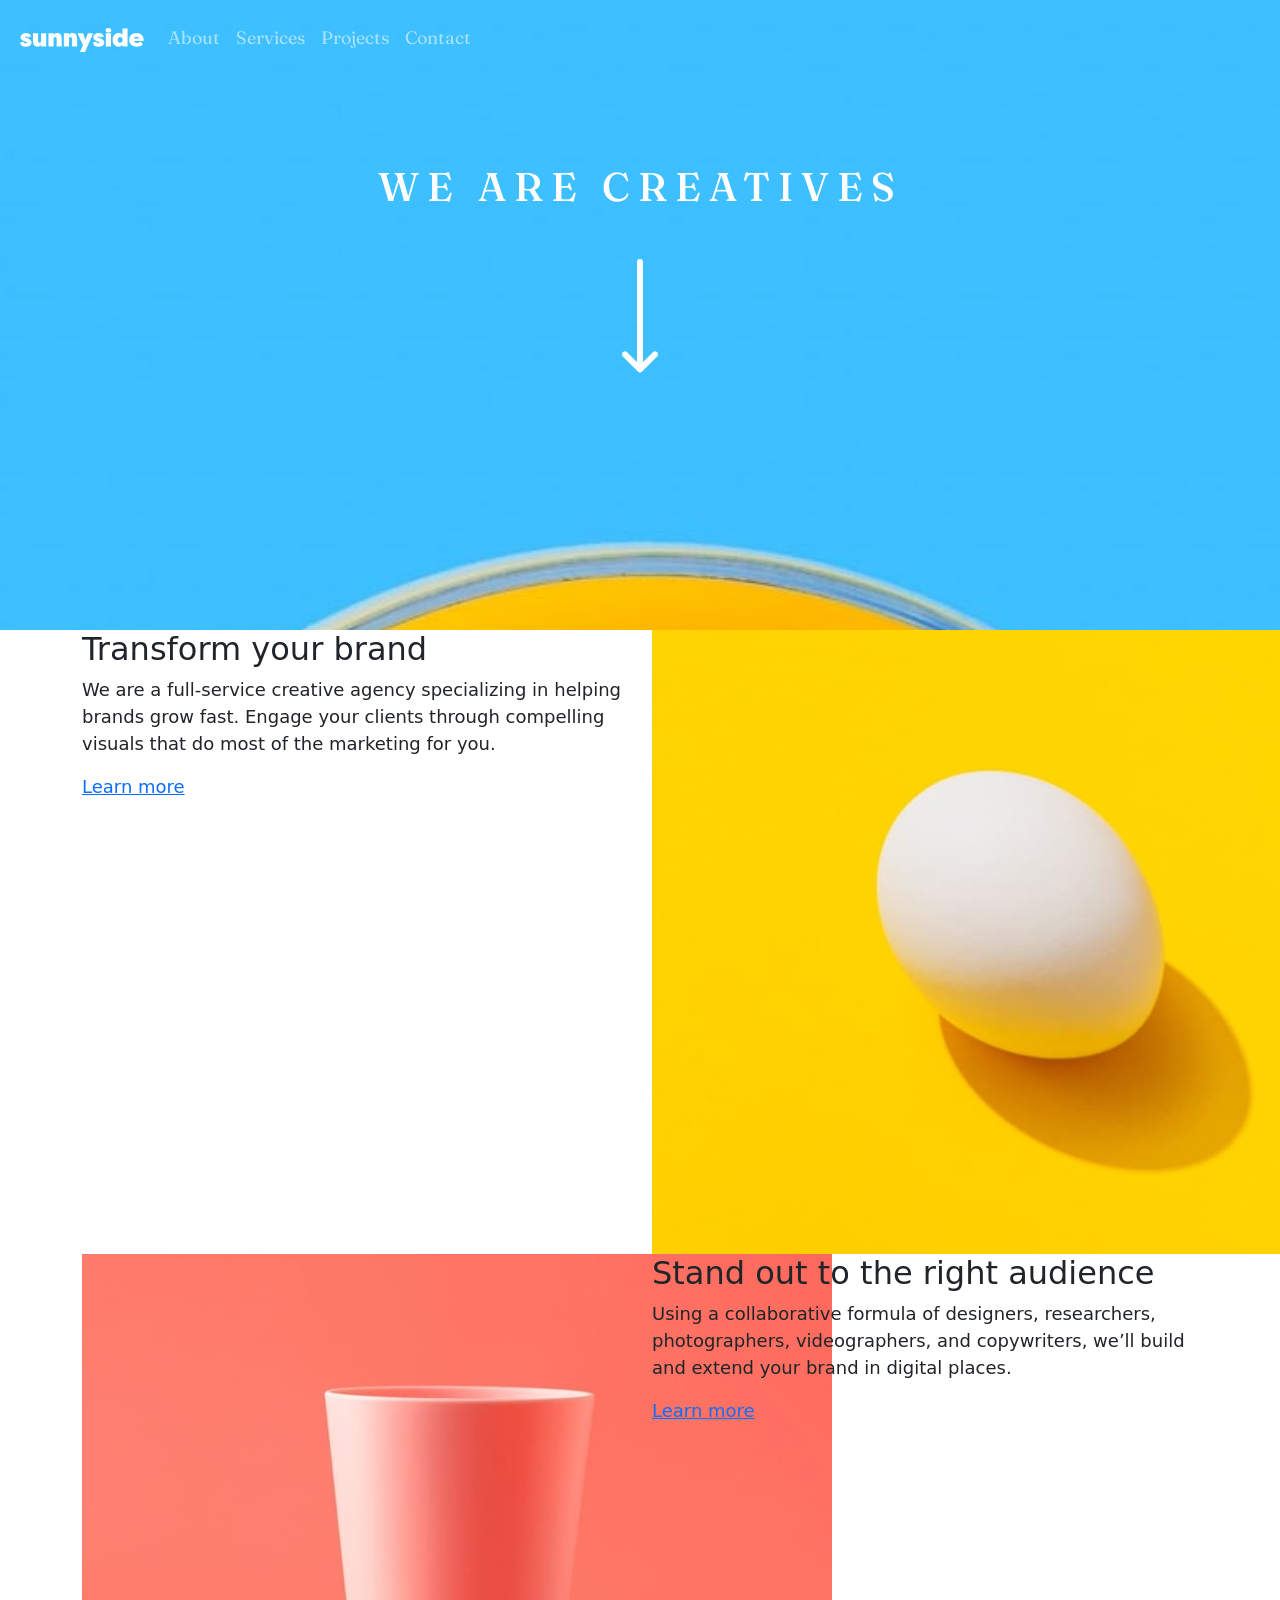
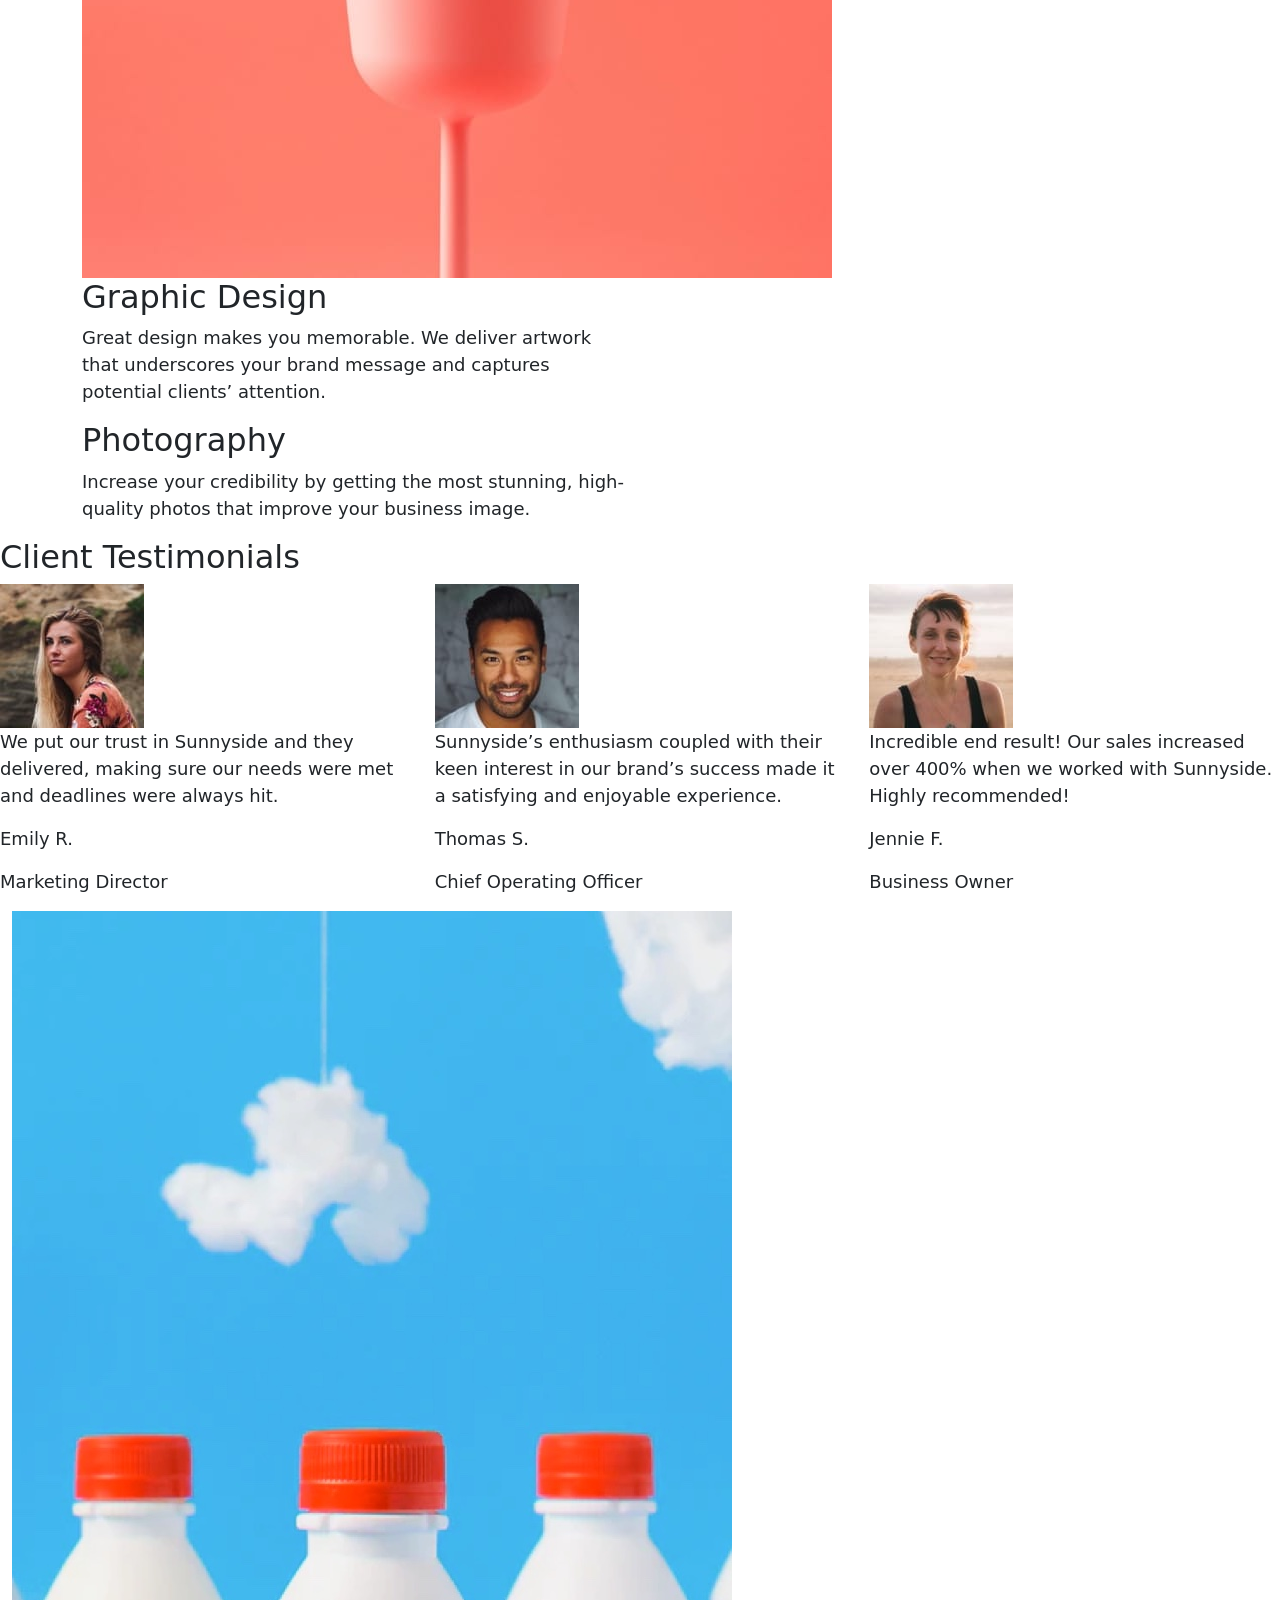
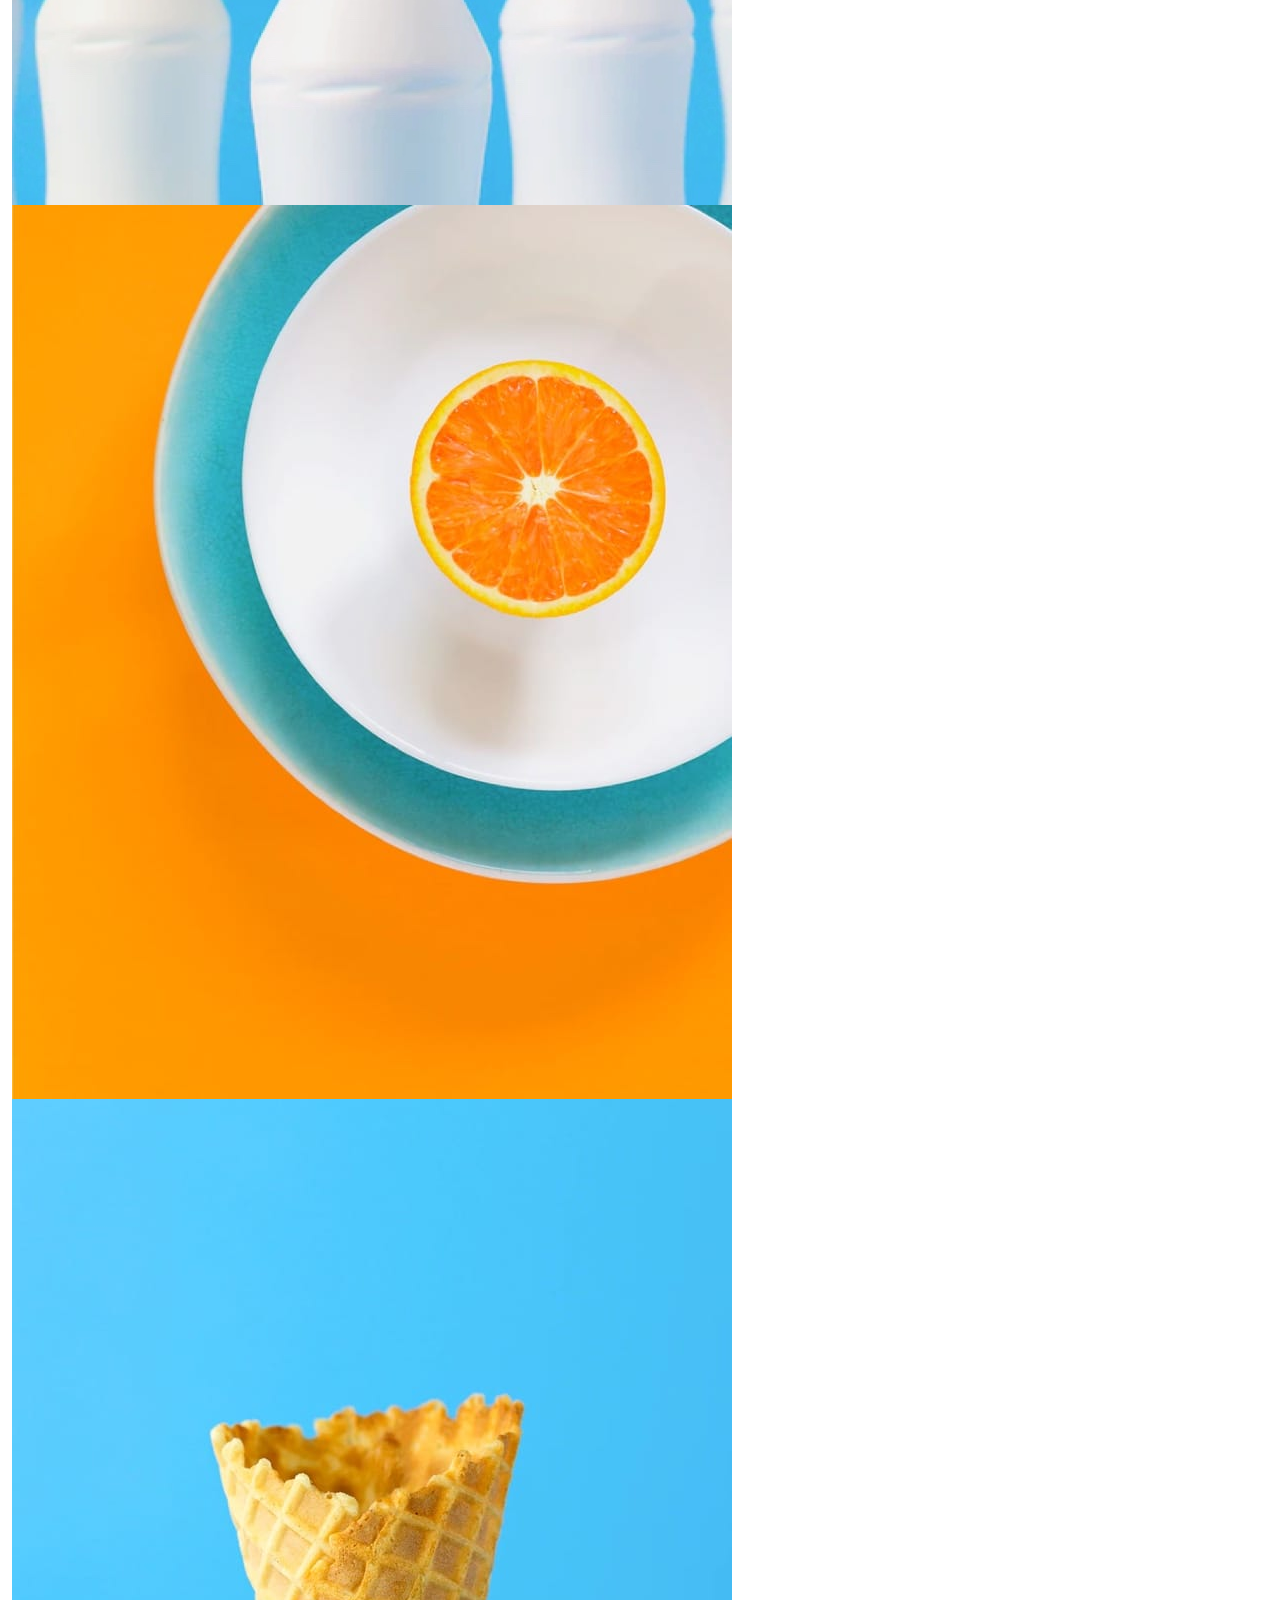
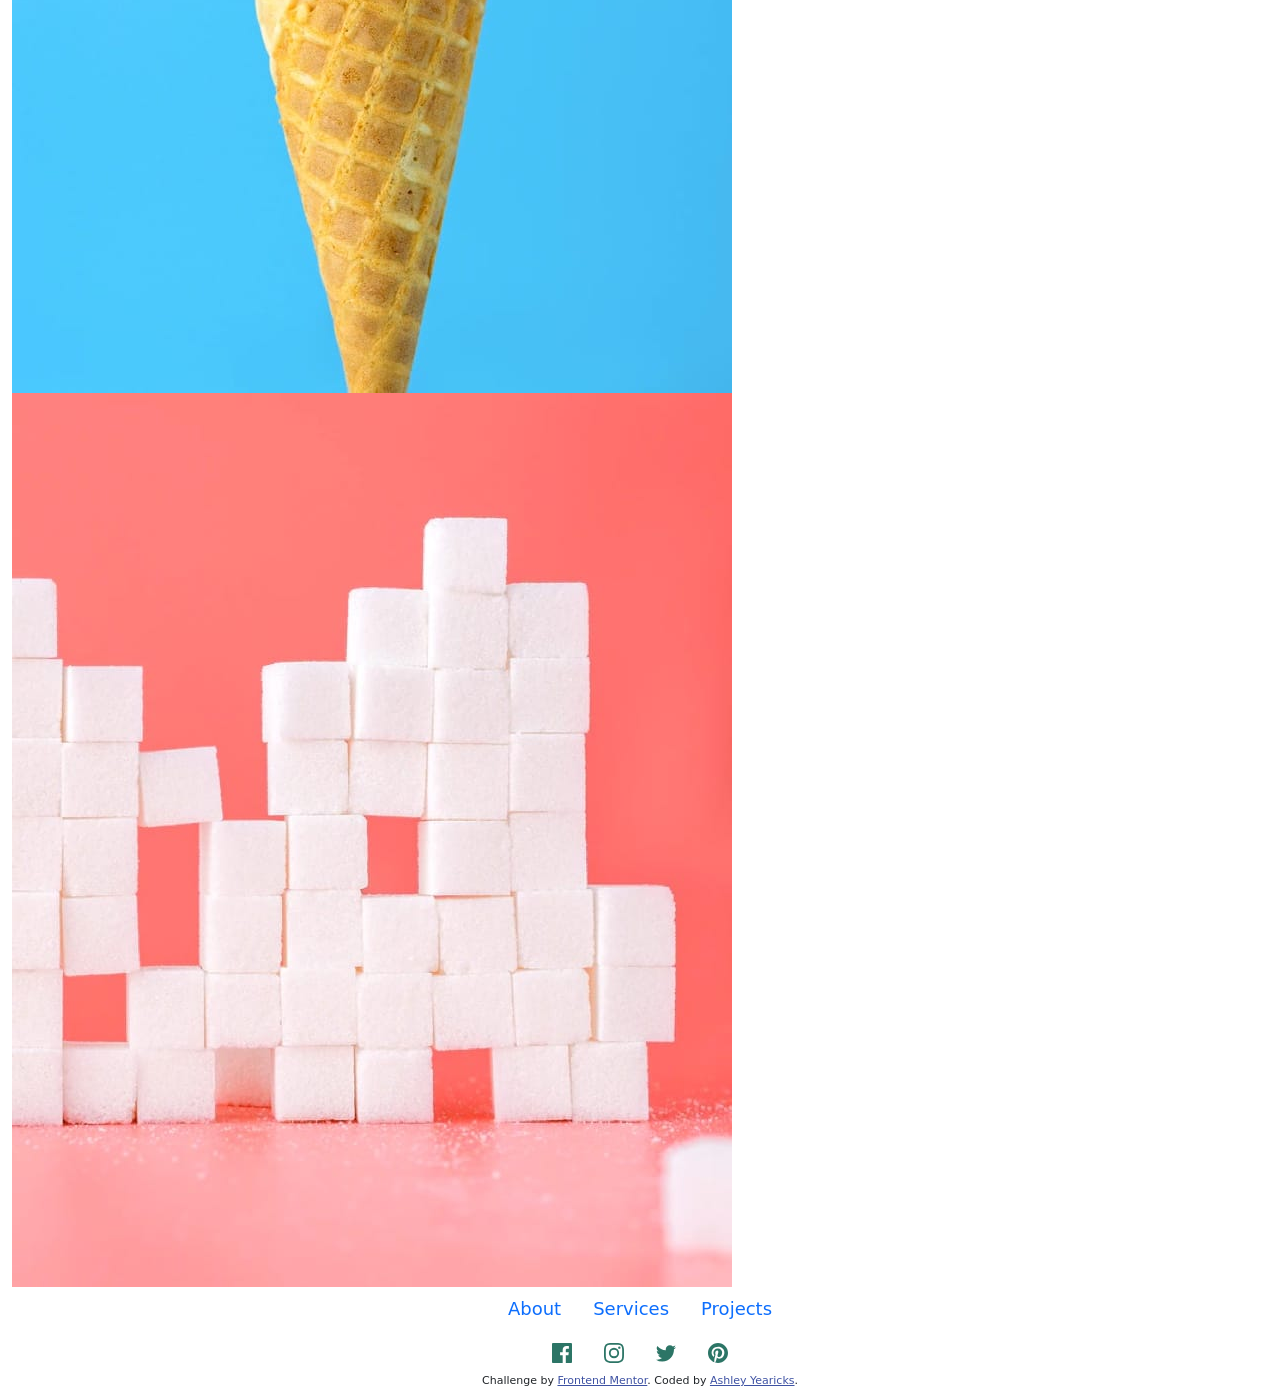
==== public/index.html @ fdb87d90 "bootstrap added for mobile layout" ====
<!DOCTYPE html>
<html lang="en">
<head>
  <meta charset="UTF-8">
  <meta name="viewport" content="width=device-width, initial-scale=1.0"> <!-- displays site properly based on user's device -->

  <!-- Google Fonts -->
  <link rel="preconnect" href="https://fonts.googleapis.com">
  <link rel="preconnect" href="https://fonts.gstatic.com" crossorigin>
  <link href="https://fonts.googleapis.com/css2?family=Barlow:wght@600&family=Fraunces:wght@700;900&display=swap" rel="stylesheet"> 

  <!-- Stylesheets -->
  <link href="https://cdn.jsdelivr.net/npm/bootstrap@5.0.2/dist/css/bootstrap.min.css" rel="stylesheet" integrity="sha384-EVSTQN3/azprG1Anm3QDgpJLIm9Nao0Yz1ztcQTwFspd3yD65VohhpuuCOmLASjC" crossorigin="anonymous">
  <link rel="stylesheet" href="./assets/styles.css">

  <!-- Favicon -->
  <link rel="icon" type="image/png" sizes="32x32" href="./assets/images/favicon-32x32.png">
  
  <title>Sunnyside Agency</title>
</head>

<body>

  
  <section id="hero" class="navigation p-2">
    
    <nav class="navbar navbar-expand-md navbar-dark">
      <div class="container-fluid">
        <a class="navbar-brand" href="#"><img src="./assets/images/logo.svg" alt="sunnyside"></a>
        <button class="navbar-toggler border-0" type="button" data-bs-toggle="collapse" data-bs-target="#navbarSupportedContent" aria-controls="navbarSupportedContent" aria-expanded="false" aria-label="Toggle navigation">
          <span class="navbar-toggler-icon"></span>
        </button>
        <div class="collapse navbar-collapse" id="navbarSupportedContent">
          <ul class="navbar-nav me-auto mb-2 mb-lg-0">
            <li class="nav-item">
              <a class="nav-link" href="#">About</a>
            </li>
            <li class="nav-item">
              <a class="nav-link" href="#">Services</a>
            </li>
            <li class="nav-item">
              <a class="nav-link" href="#">Projects</a>
            </li>
            <li class="nav-item">
              <a class="nav-link" href="#">Contact</a>
            </li>
          </ul>
        </div>
      </div>
    </nav>

    <div class="container mt-5 pt-5">
      <h1>We are creatives</h1>
      <img src="./assets/images/icon-arrow-down.svg" alt="white arrow down" class="d-block mx-auto my-5">
    </div>

  </section>


  <section id="transform" class="container">
    <div class="row">
      <div class="col-12 col-md-6 order-2 order-md-1">
        <h2>Transform your brand</h2>
        <p>We are a full-service creative agency specializing in helping brands grow fast. 
          Engage your clients through compelling visuals that do most of the marketing for you.</p>
          <a href="http://">Learn more</a>
      </div>
      <div class="col-12 col-md-6 order-1 order-md-2">
        <img src="./assets/images/mobile/image-transform.jpg" alt="egg">
      </div>
    </div>
  </section>

  <section id="stand-out" class="container">
    <div class="row">
      <div class="col-12 col-md-6 order-2">
        <h2>Stand out to the right audience</h2>
        <p>Using a collaborative formula of designers, researchers, photographers, videographers, and copywriters, we’ll build and extend your brand in digital places. </p>
        <a href="http://">Learn more</a>
      </div>
      <div class="col-12 col-md-6 order-1">
        <img src="./assets/images/mobile/image-stand-out.jpg" alt="cup">
      </div>  
  </section>
  

  <section id="graphic-design" class="container">
    <div class="row">
      <div class="col-12 col-md-6">
        <h2>Graphic Design</h2>
        <p>Great design makes you memorable. We deliver artwork that underscores your brand message and captures potential clients’ attention.</p>
      </div>
    </div>
  </section>

  <section id="photography" class="container">
    <div class="row">
      <div class="col-12 col-md-6">
        <h2>Photography</h2>
        <p>Increase your credibility by getting the most stunning, high-quality photos that improve your business image.</p>
      </div>
    </div>
  </section>

  
  <section class="client-feedback" class="container">
    <div class="row"> 
      <h2>Client Testimonials</h2>
      <div class="feedback col-12 col-md-4">
        <img src="./assets/images/image-emily.jpg" alt="Emily R Marketing Director" class="client-photo">
        <p class="client-text">We put our trust in Sunnyside and they delivered, making sure our needs were met and deadlines were always hit.</p>
        <p class="client-name">Emily R.</p>
        <p class="client-role">Marketing Director</p>
      </div>
      <div class="feedback col-12 col-md-4">
        <img src="./assets/images/image-thomas.jpg" alt="Thomas S COO" class="client-photo">
        <p class="client-text">Sunnyside’s enthusiasm coupled with their keen interest in our brand’s success made it a satisfying and enjoyable experience.</p>
        <p class="client-name">Thomas S.</p>
        <p class="client-role">Chief Operating Officer</p>
      </div>
      <div class="feedback col-12 col-md-4">
        <img src="./assets/images/image-jennie.jpg" alt="Jennie F Business Owner" class="client-photo">
        <p class="client-text">Incredible end result! Our sales increased over 400% when we worked with Sunnyside. Highly recommended!</p>
        <p class="client-name">Jennie F.</p>
        <p class="client-role">Business Owner</p>
      </div>
    </div>
  </section>


  <footer class="container-fluid">
    
    <!-- Footer Gallery Specific to Mobile View -->
    <div class="row d-md-none" id="mobile-gallery">
      <div class="col-6">
        <img src="./assets/images/mobile/image-gallery-milkbottles.jpg" alt="Milk Bottles">
      </div>
      <div class="col-6">
        <img src="./assets/images/mobile/image-gallery-orange.jpg" alt="Orange Slice on Plate">
      </div>
      <div class="col-6">
        <img src="./assets/images/mobile/image-gallery-cone.jpg" alt="Empty Ice Cream Cone">
      </div>
      <div class="col-6">
        <img src="./assets/images/mobile/image-gallery-sugar-cubes.jpg" alt="Stacked Sugar Cubes">
      </div>
    </div>

    <!-- Footer Gallery Specific to Tablet/Desktop View -->
    <div class="row d-none d-md-block" id="desktop-gallery">
      <div class="col-md-3">
        <img src="./assets/images/desktop/image-gallery-milkbottles.jpg" alt="Milk Bottles">
      </div>
      <div class="col-md-3">
        <img src="./assets/images/desktop/image-gallery-orange.jpg" alt="Orange Slice on Plate">
      </div>
      <div class="col-md-3">
        <img src="./assets/images/desktop/image-gallery-cone.jpg" alt="Empty Ice Cream Cone">
      </div>
      <div class="col-md-3">
        <img src="./assets/images/desktop/image-gallery-sugarcubes.jpg" alt="Stacked Sugar Cubes">
      </div>
    </div>

    <!-- Footer Social and Regular Links -->
    <nav id="footer-nav">
      <ul class="nav justify-content-center">
        <li class="nav-item"><a href="" class="nav-link">About</a></li>
        <li class="nav-item"><a href="" class="nav-link">Services</a></li>
        <li class="nav-item"><a href="" class="nav-link">Projects</a></li>
      </ul>
      <ul class="nav justify-content-center" id="social-nav">
        <li class="nav-item"><a href="" class="nav-link"><img src="./assets/images/icon-facebook.svg" alt="Facebook logo"></a></li>
        <li class="nav-item"><a href="" class="nav-link"><img src="./assets/images/icon-instagram.svg" alt="Instagram logo"></a></li>
        <li class="nav-item"><a href="" class="nav-link"><img src="./assets/images/icon-twitter.svg" alt="Twitter logo"></a></li>
        <li class="nav-item"><a href="" class="nav-link"><img src="./assets/images/icon-pinterest.svg" alt="Pinterest logo"></a></li>
      </ul>
    </nav>

  </footer>

  <div class="attribution">
    Challenge by <a href="https://www.frontendmentor.io?ref=challenge" target="_blank">Frontend Mentor</a>. 
    Coded by <a href="https://yearicks.dev">Ashley Yearicks</a>.
  </div>


  <!-- Bootstrap JS -->
  <script src="https://cdn.jsdelivr.net/npm/bootstrap@5.0.2/dist/js/bootstrap.bundle.min.js" integrity="sha384-MrcW6ZMFYlzcLA8Nl+NtUVF0sA7MsXsP1UyJoMp4YLEuNSfAP+JcXn/tWtIaxVXM" crossorigin="anonymous"></script>
</body>
</html>
---- public/assets/styles.css ----
/* || Global Variables */

:root {
    /* Primary Colors*/
    --softRed: hsl(7, 99%, 70%);
    --yellow: hsl(51, 100%, 49%);
    --darkCyanText: hsl(167, 40%, 24%);
    --darkBlueText: hsl(198, 62%, 26%);
    --darkCyanFooter: hsl(168, 34%, 41%);
    /* Neutral Colors*/
    --veryDarkBlue: hsl(212, 27%, 19%);
    --veryDarkGrayBlue: hsl(213, 9%, 39%);
    --darkGrayBlue: hsl(232, 10%, 55%);
    --grayBlue: hsl(210, 4%, 67%);
    --white: hsl(0, 0%, 100%);
    /* Google Fonts */
    --barlow: 'Barlow', sans-serif; /* 600 weight */
    --fraunces: 'Fraunces', serif; /* 700, 900 weight */
}



/* || Typography */

body {
    font-size: 18px;
}


/* || <576px Display  */

#hero {
    background-image: url(./images/mobile/image-header.jpg);
    background-size: cover;
    background-position: center center;
    background-repeat: no-repeat;
    min-height: 70vh;
    font-family: var(--fraunces);
}

#hero nav button span.navbar-toggler-icon {
    background-image: url("data:image/svg+xml,%3csvg xmlns='http://www.w3.org/2000/svg' viewBox='0 0 30 30'%3e%3cpath stroke='rgba%28255, 255, 255, 1%29' stroke-linecap='round' stroke-miterlimit='10' stroke-width='2' d='M4 7h22M4 15h22M4 23h22'/%3e%3c/svg%3e")
}

#hero h1 {
    text-transform: uppercase;
    color: white;
    font-size: 40px;
    letter-spacing: .5rem;
    text-align: center;
}




.attribution { font-size: 11px; text-align: center; }
    .attribution a { color: hsl(228, 45%, 44%); }
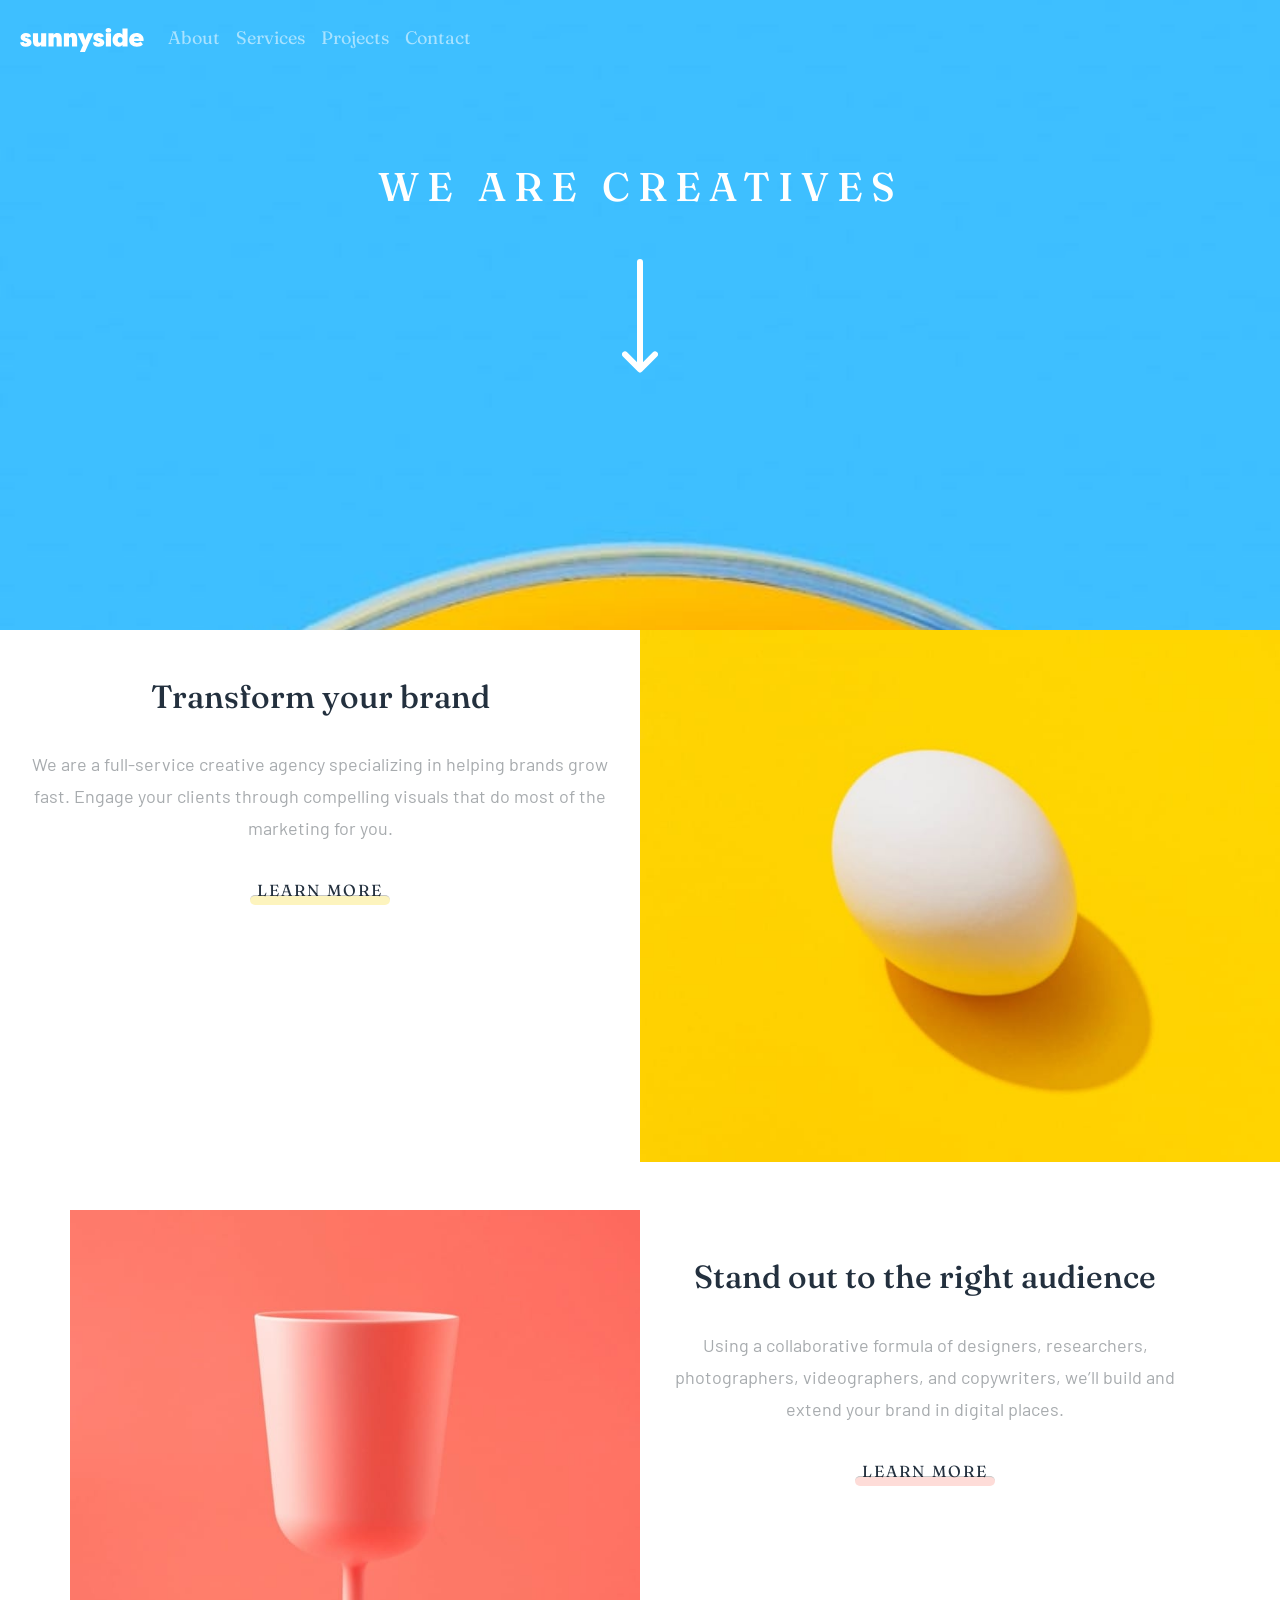
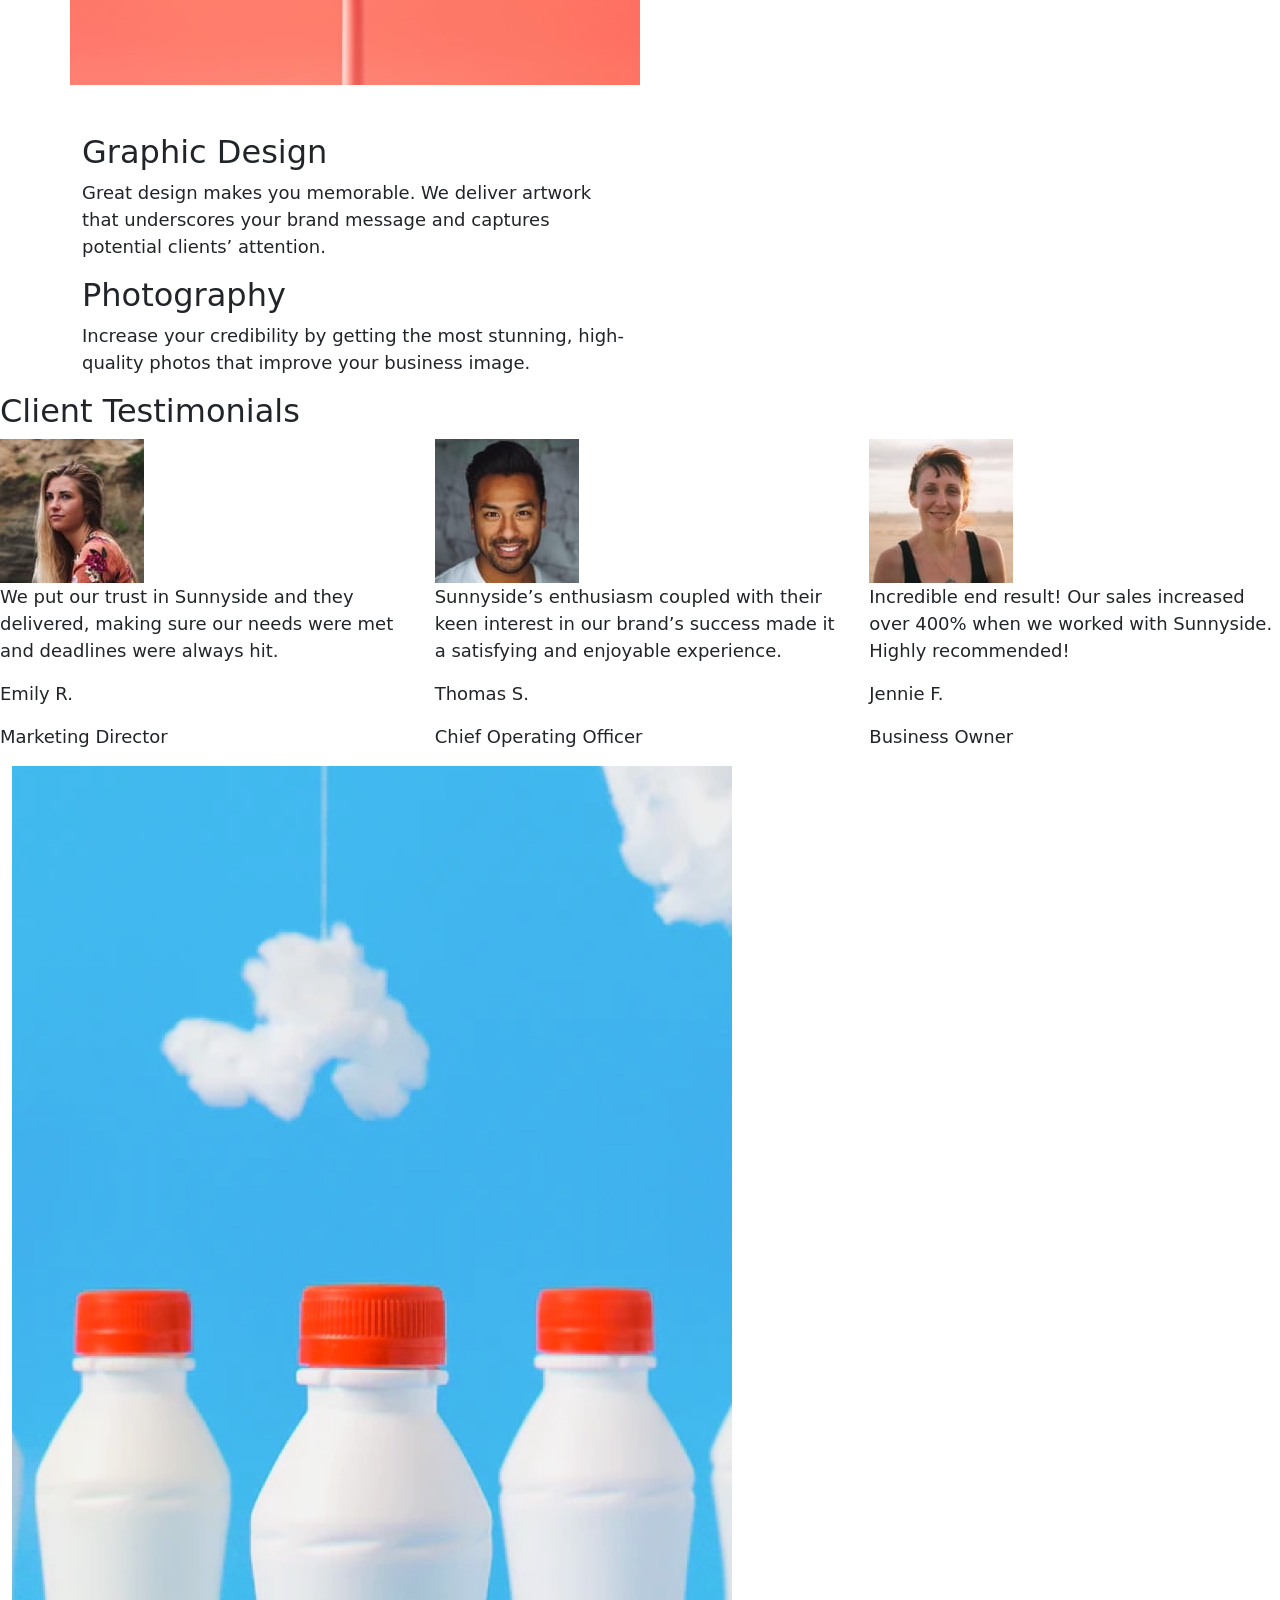
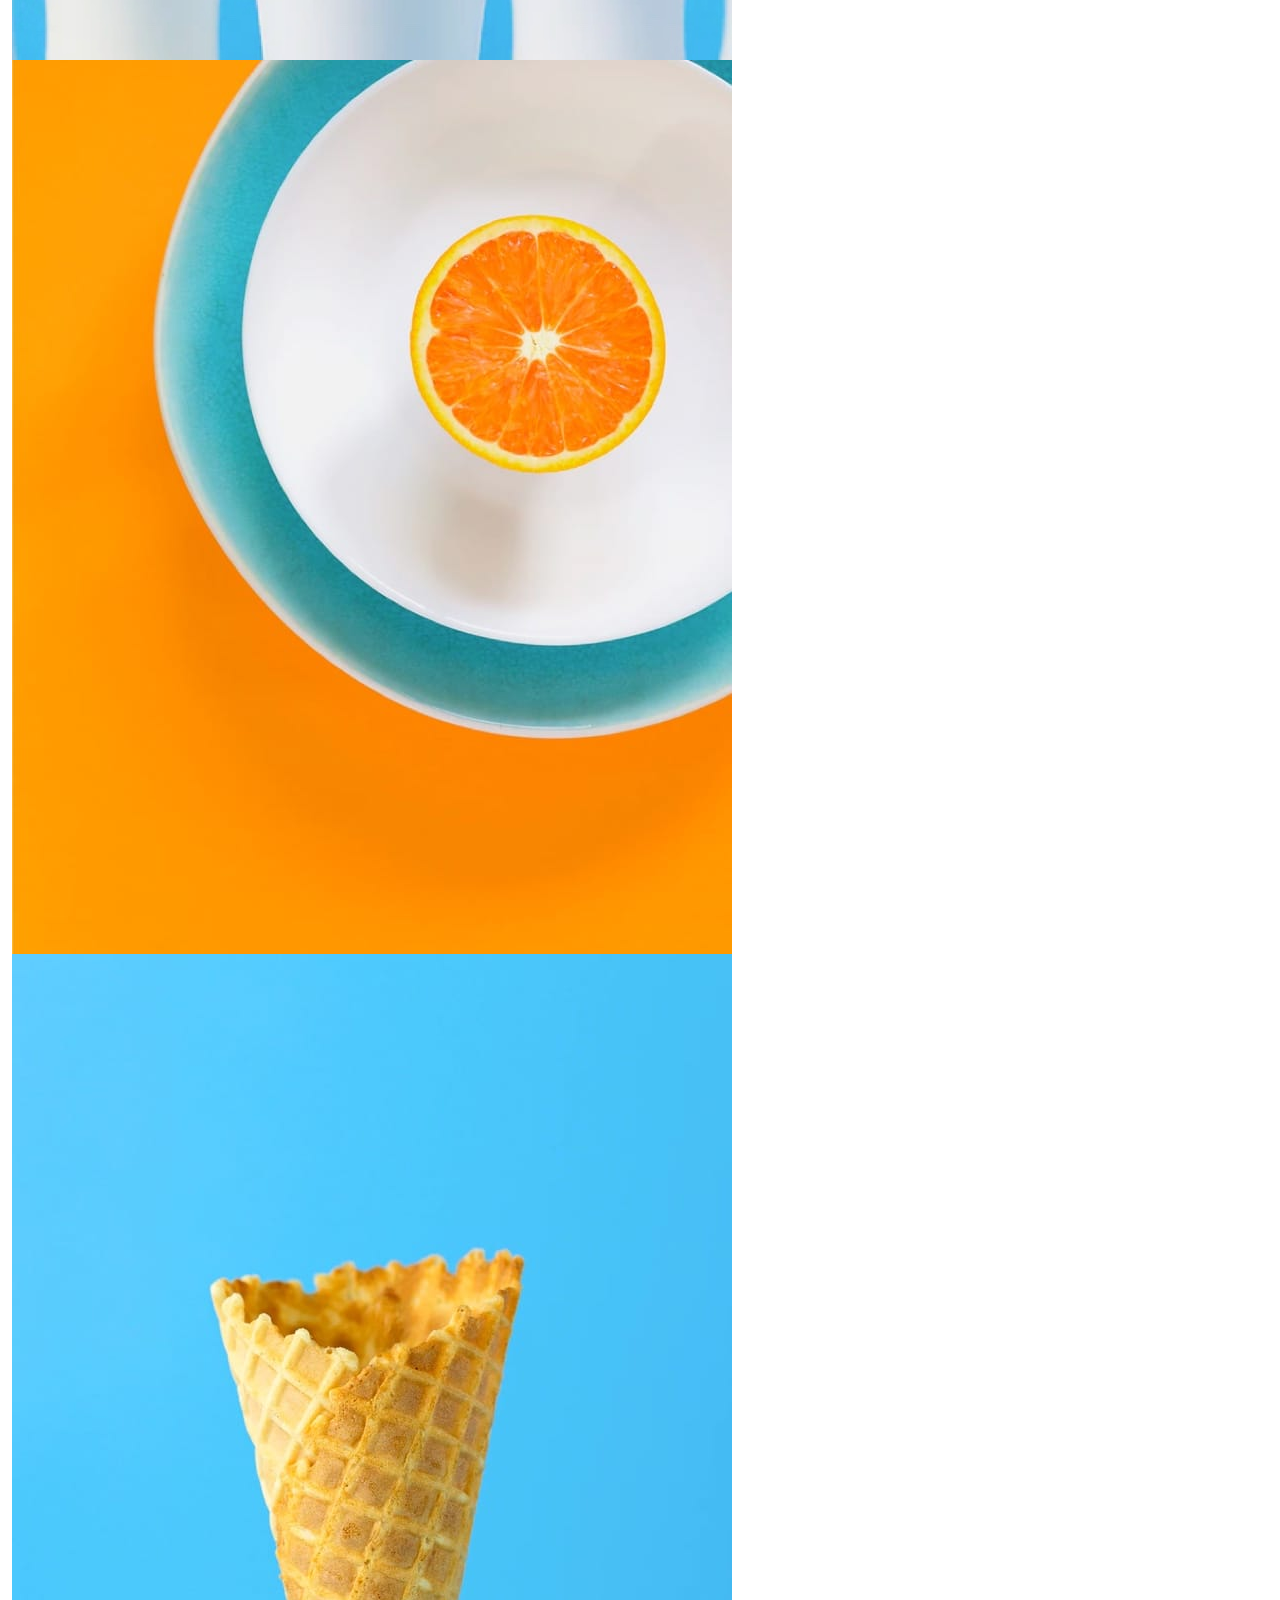
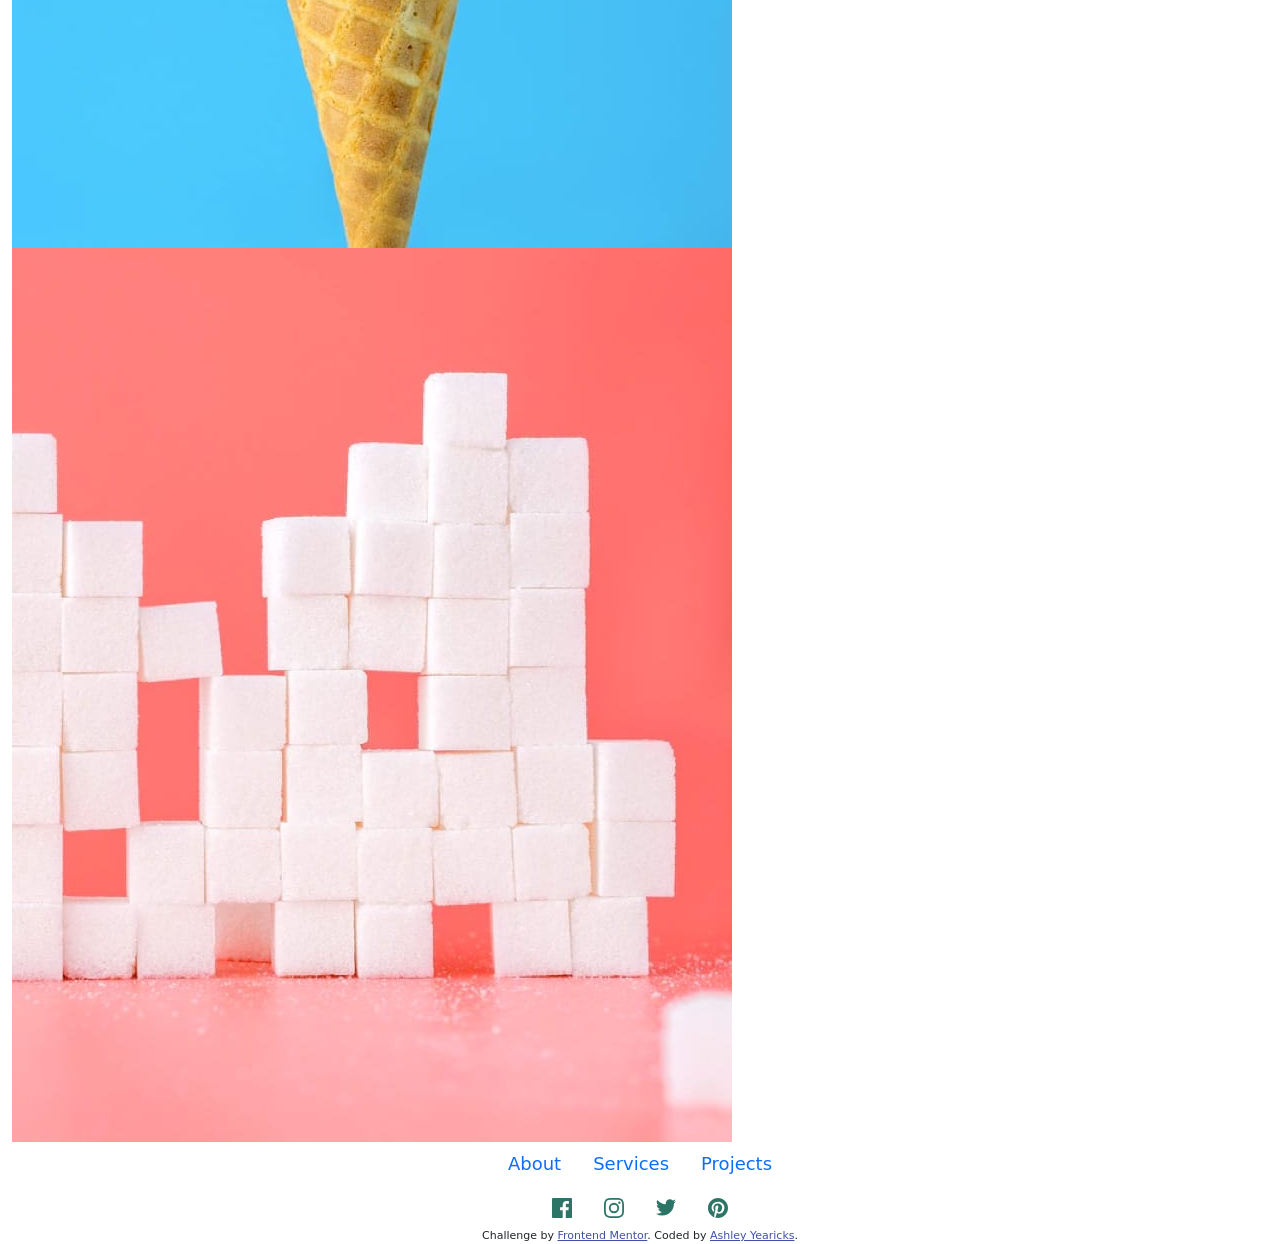
==== commit c0d7b9a2: "readme-template altered. 'learn' section styled" ====
--- a/public/index.html
+++ b/public/index.html
@@ -2,6 +2,7 @@
 <html lang="en">
 <head>
   <meta charset="UTF-8">
+  <meta http-equiv="X-UA-Compatible" content="IE=edge">
   <meta name="viewport" content="width=device-width, initial-scale=1.0"> <!-- displays site properly based on user's device -->
 
   <!-- Google Fonts -->
@@ -57,29 +58,31 @@
   </section>
 
 
-  <section id="transform" class="container">
+  <section id="transform" class="container-fluid learn">
     <div class="row">
-      <div class="col-12 col-md-6 order-2 order-md-1">
+      <div class="col-12 col-md-6 order-2 order-md-1 text-center px-4">
         <h2>Transform your brand</h2>
         <p>We are a full-service creative agency specializing in helping brands grow fast. 
           Engage your clients through compelling visuals that do most of the marketing for you.</p>
-          <a href="http://">Learn more</a>
+          <a href="http://" class="learn-more">Learn more</a>
+          <hr class="learn-hr yellow-learn">
       </div>
-      <div class="col-12 col-md-6 order-1 order-md-2">
-        <img src="./assets/images/mobile/image-transform.jpg" alt="egg">
+      <div class="col-12 col-md-6 order-1 order-md-2 p-0">
+        <img src="./assets/images/mobile/image-transform.jpg" alt="egg" class="image-learn">
       </div>
     </div>
   </section>
 
-  <section id="stand-out" class="container">
+  <section id="stand-out" class="container learn">
     <div class="row">
-      <div class="col-12 col-md-6 order-2">
+      <div class="col-12 col-md-6 order-2 text-center px-4">
         <h2>Stand out to the right audience</h2>
         <p>Using a collaborative formula of designers, researchers, photographers, videographers, and copywriters, we’ll build and extend your brand in digital places. </p>
-        <a href="http://">Learn more</a>
+        <a href="http://" class="learn-more">Learn more</a>
+        <hr class="learn-hr red-learn">
       </div>
-      <div class="col-12 col-md-6 order-1">
-        <img src="./assets/images/mobile/image-stand-out.jpg" alt="cup">
+      <div class="col-12 col-md-6 order-1 p-0">
+        <img src="./assets/images/mobile/image-stand-out.jpg" alt="cup" class="image-learn">
       </div>  
   </section>
   
--- a/public/assets/styles.css
+++ b/public/assets/styles.css
@@ -50,8 +50,60 @@
     text-align: center;
 }
 
+.learn{
+    margin-bottom: 3rem;
+}
+
+.learn h2 {
+    margin-top: 3rem;
+    font-family: var(--fraunces);
+    font-size: 32px;
+    color: var(--veryDarkBlue);
+}
+
+.learn p {
+    font-family: var(--barlow);
+    font-size: 18px;
+    line-height: 2rem;
+    color: var(--grayBlue);
+    margin: 2rem 0;
+}
+
+.learn .learn-more {
+    text-decoration: none;
+    font-family: var(--fraunces);
+    font-size: 16px;
+    letter-spacing: 2px;
+    text-transform: uppercase;
+    color: var(--veryDarkBlue);
+}
+
+.learn .learn-hr {
+    height: 10px;
+    width: 140px;
+    border-radius: 20px;
+    margin: -8px auto 0 auto;
+}
+
+.learn .yellow-learn {
+    background-color: var(--yellow);
+}
+
+.learn .red-learn {
+    background-color: var(--softRed);
+}
+
+.learn .image-learn{
+    max-width: 100%;
+}
 
 
+/* || Attribution */
 
-.attribution { font-size: 11px; text-align: center; }
-    .attribution a { color: hsl(228, 45%, 44%); }+.attribution {
+    font-size: 11px; text-align: center; 
+}
+
+.attribution a {
+    color: hsl(228, 45%, 44%); 
+}
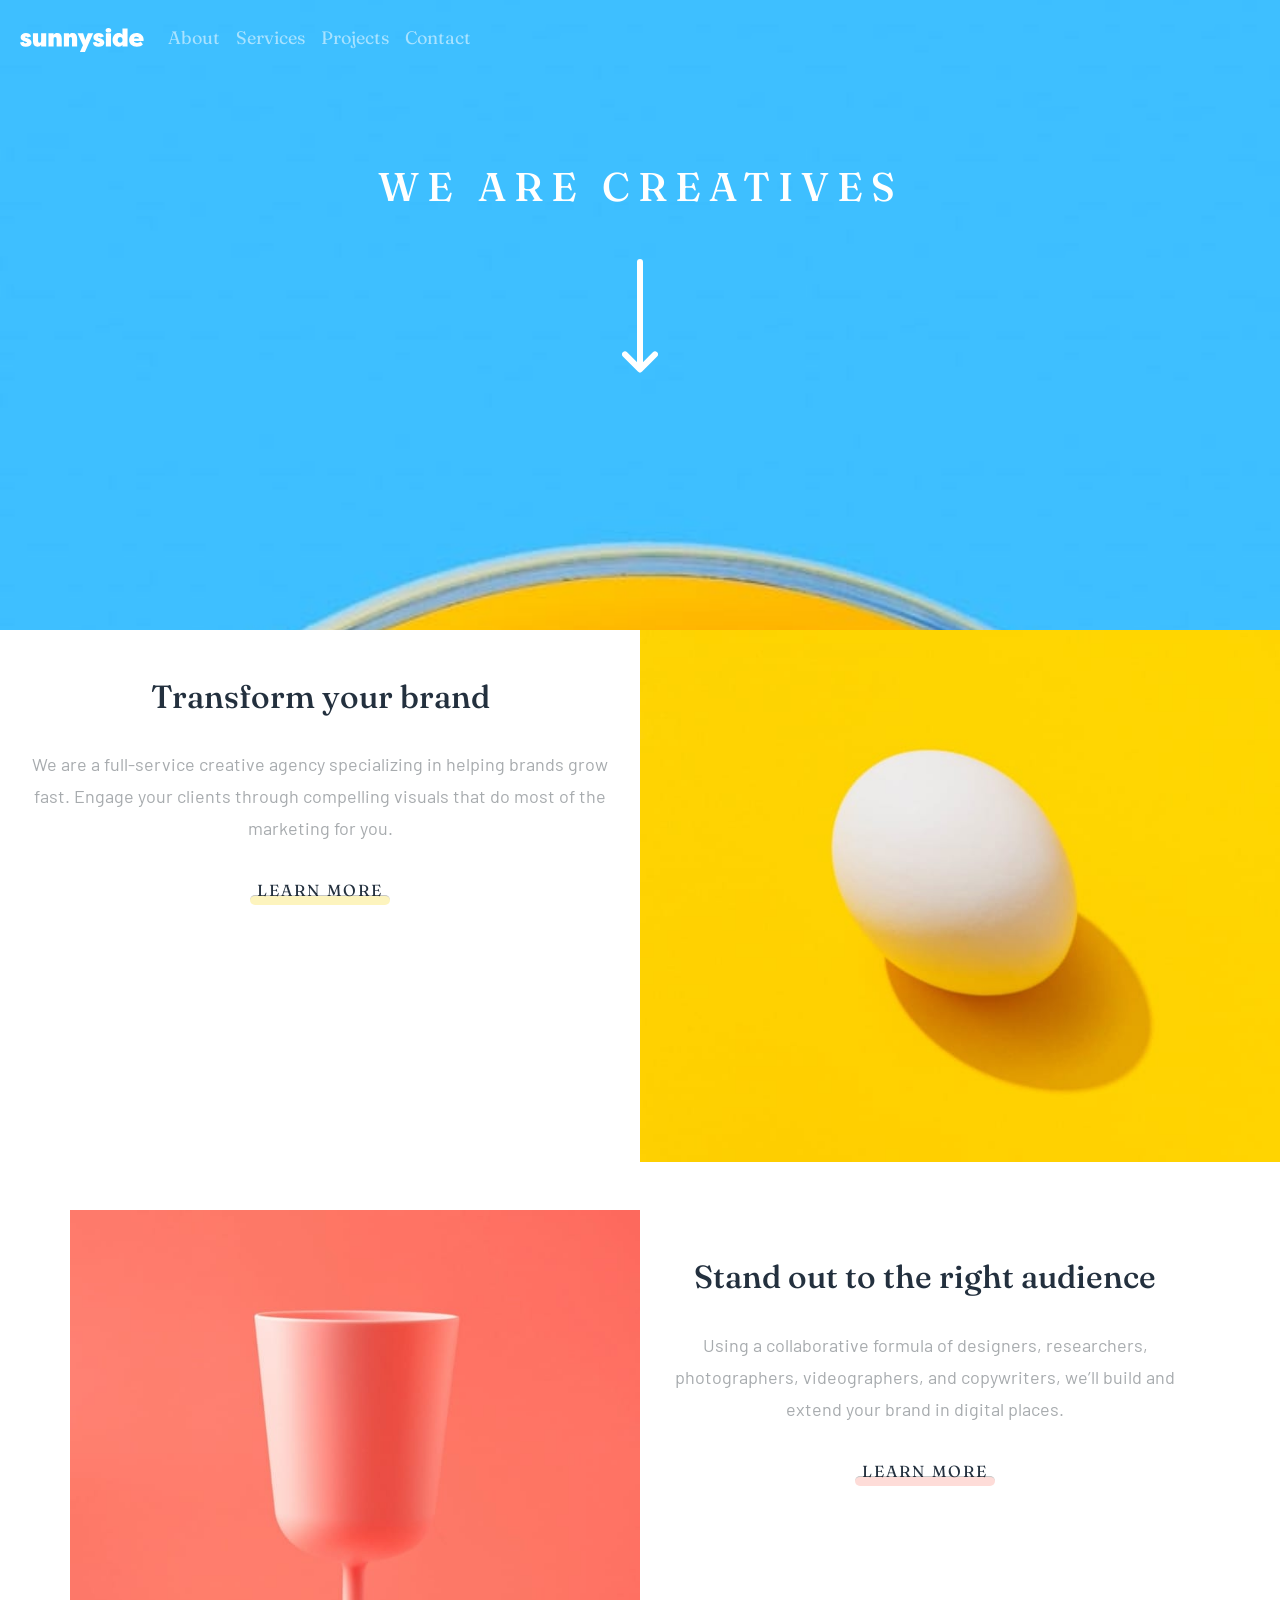
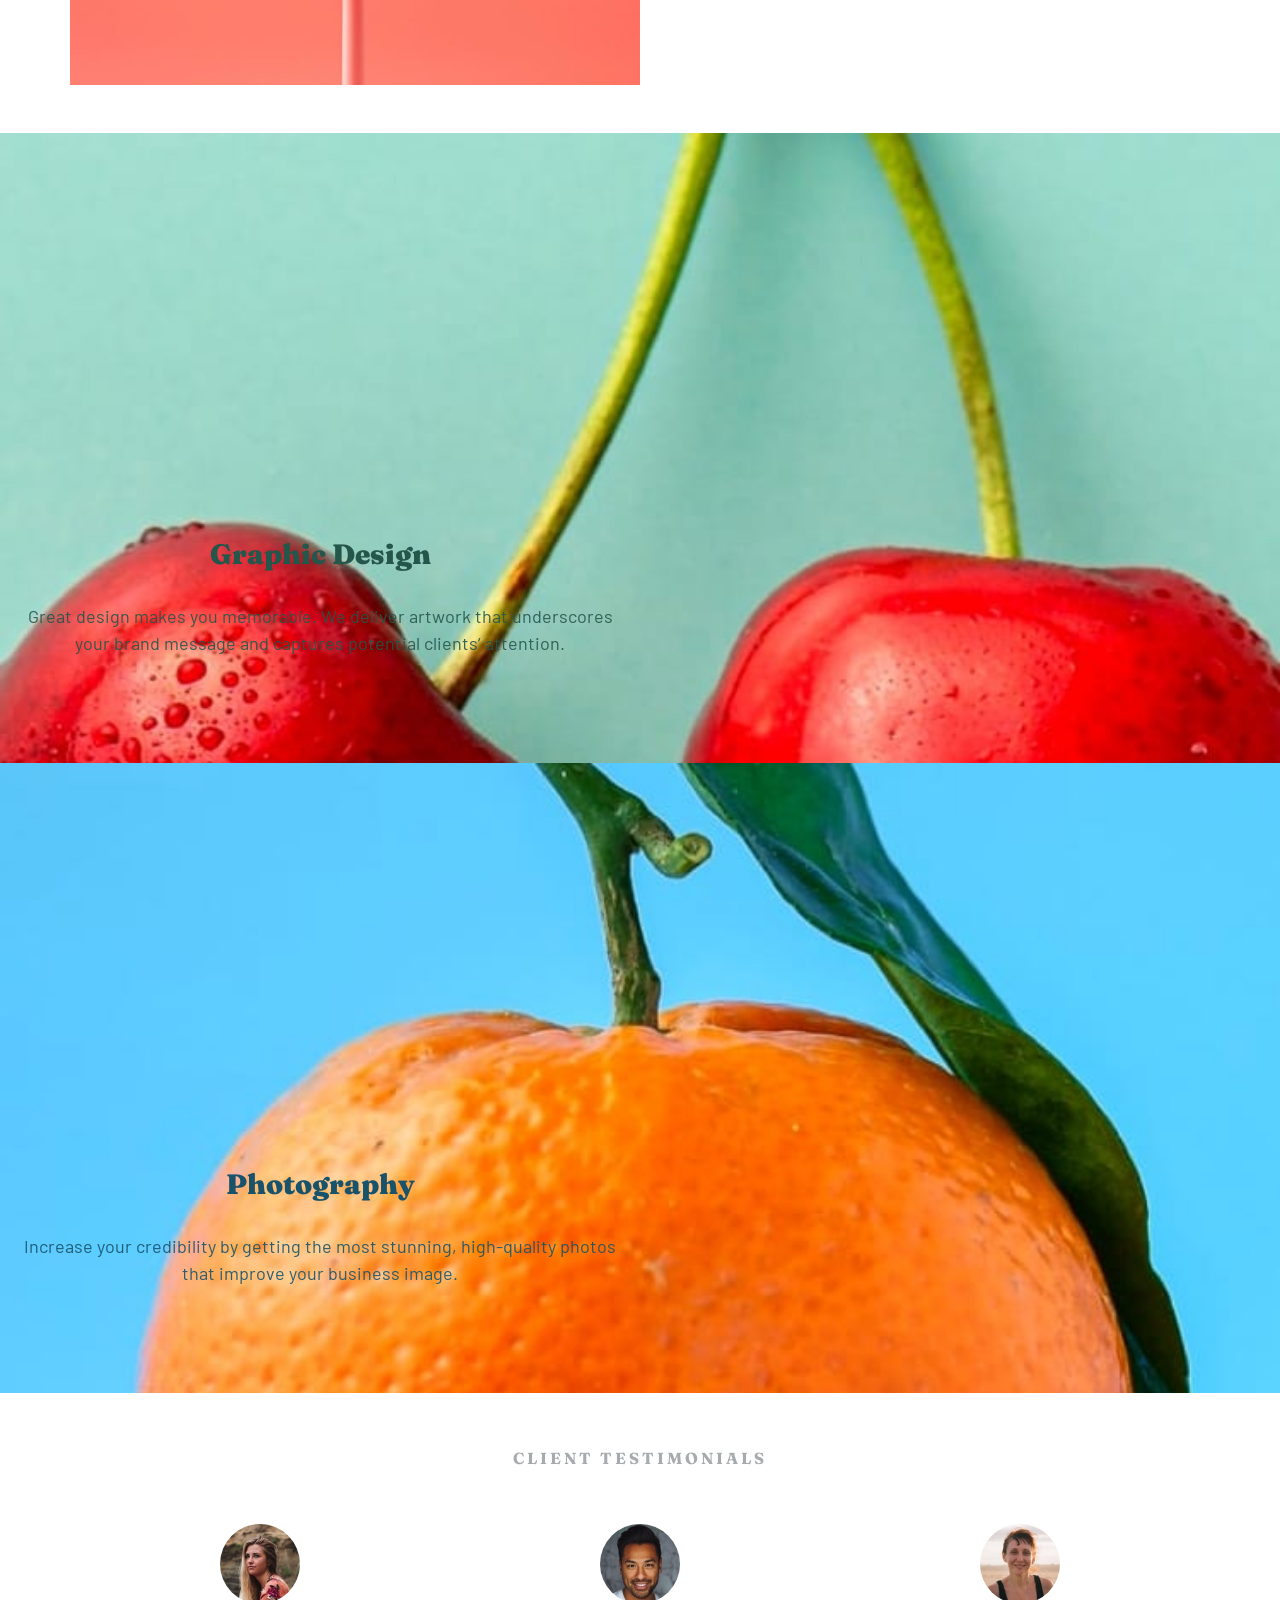
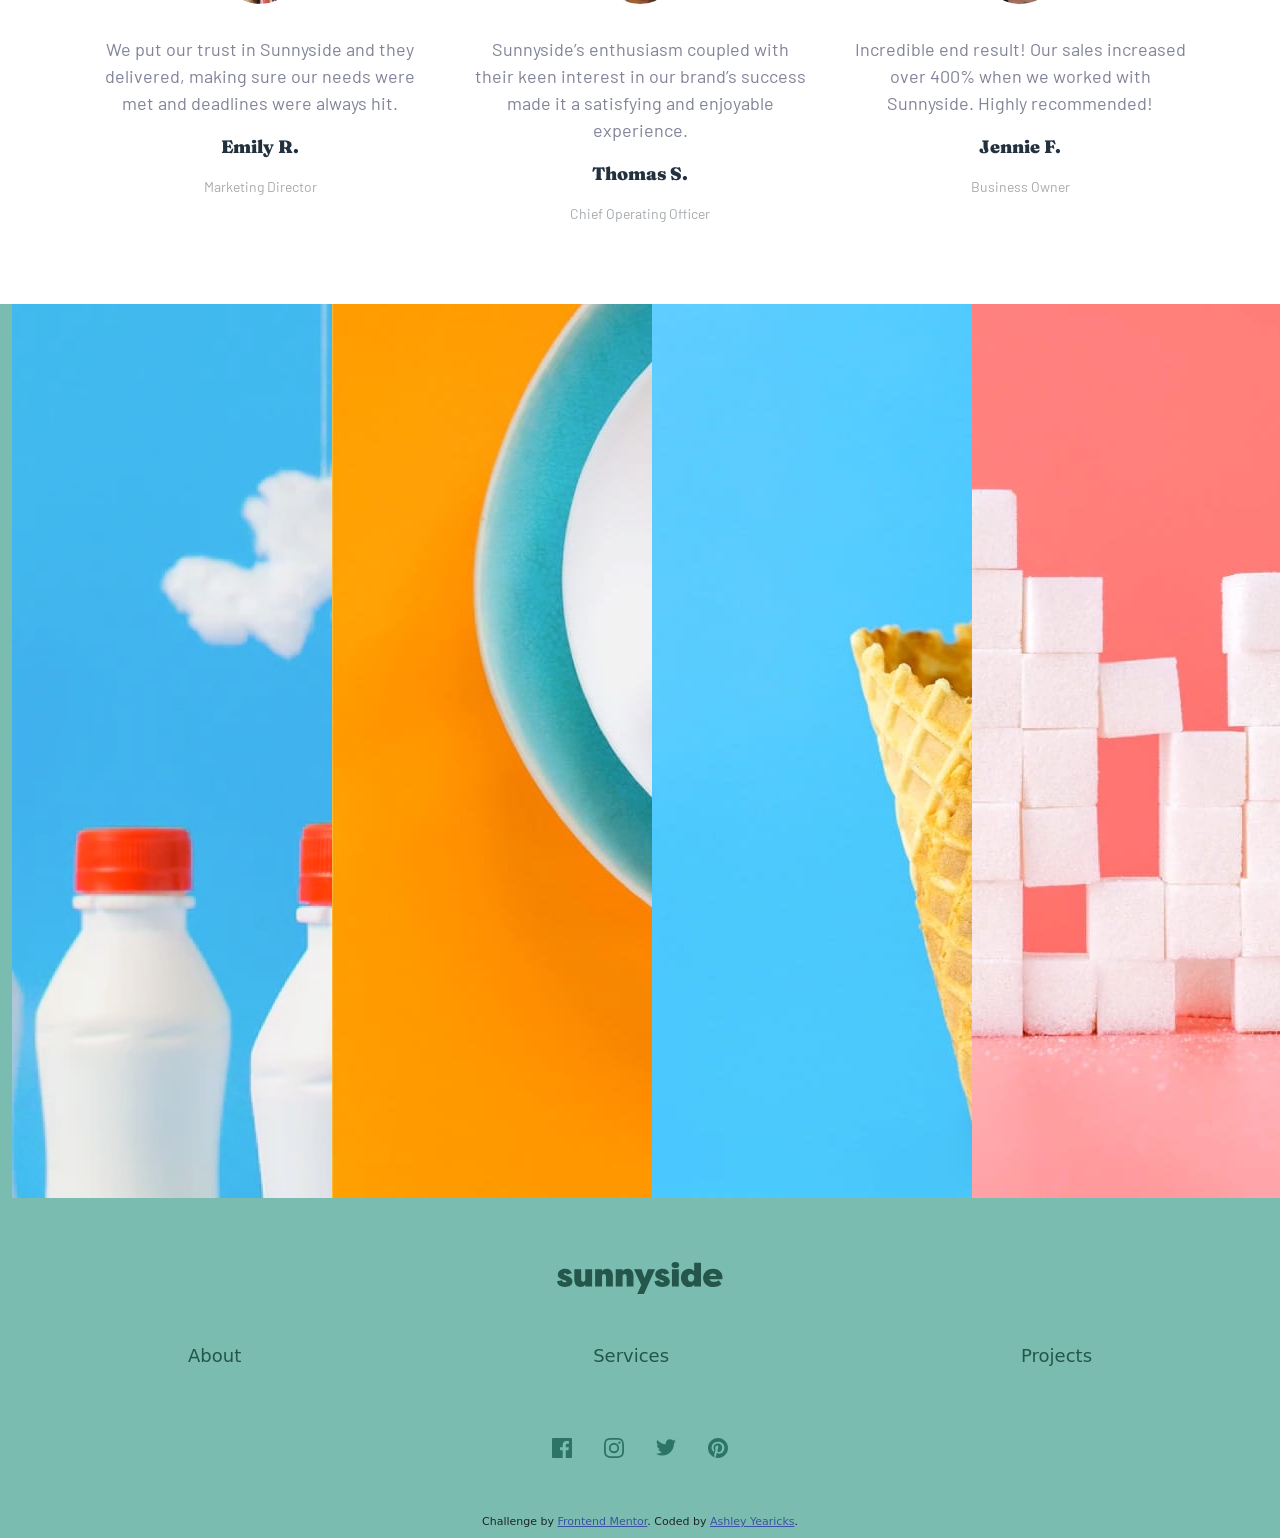
==== commit b0f48144: "<576vp styles complete" ====
--- a/public/index.html
+++ b/public/index.html
@@ -8,7 +8,7 @@
   <!-- Google Fonts -->
   <link rel="preconnect" href="https://fonts.googleapis.com">
   <link rel="preconnect" href="https://fonts.gstatic.com" crossorigin>
-  <link href="https://fonts.googleapis.com/css2?family=Barlow:wght@600&family=Fraunces:wght@700;900&display=swap" rel="stylesheet"> 
+  <link href="https://fonts.googleapis.com/css2?family=Barlow:wght@400;600&family=Fraunces:wght@700;900&display=swap" rel="stylesheet"> 
 
   <!-- Stylesheets -->
   <link href="https://cdn.jsdelivr.net/npm/bootstrap@5.0.2/dist/css/bootstrap.min.css" rel="stylesheet" integrity="sha384-EVSTQN3/azprG1Anm3QDgpJLIm9Nao0Yz1ztcQTwFspd3yD65VohhpuuCOmLASjC" crossorigin="anonymous">
@@ -87,18 +87,18 @@
   </section>
   
 
-  <section id="graphic-design" class="container">
-    <div class="row">
-      <div class="col-12 col-md-6">
+  <section id="graphic-design" class="container design-photo">
+    <div class="row">
+      <div class="col-12 col-md-6 px-4">
         <h2>Graphic Design</h2>
         <p>Great design makes you memorable. We deliver artwork that underscores your brand message and captures potential clients’ attention.</p>
       </div>
     </div>
   </section>
 
-  <section id="photography" class="container">
-    <div class="row">
-      <div class="col-12 col-md-6">
+  <section id="photography" class="container design-photo">
+    <div class="row">
+      <div class="col-12 col-md-6 px-4">
         <h2>Photography</h2>
         <p>Increase your credibility by getting the most stunning, high-quality photos that improve your business image.</p>
       </div>
@@ -106,22 +106,26 @@
   </section>
 
   
-  <section class="client-feedback" class="container">
+  <section id="client-feedback" class="container text-center">
     <div class="row"> 
-      <h2>Client Testimonials</h2>
-      <div class="feedback col-12 col-md-4">
+      <div class="col-12">
+        <h2>Client Testimonials</h2>
+      </div>
+    </div>
+    <div class="row">
+      <div class="feedback col-12 col-md-4 px-4">
         <img src="./assets/images/image-emily.jpg" alt="Emily R Marketing Director" class="client-photo">
         <p class="client-text">We put our trust in Sunnyside and they delivered, making sure our needs were met and deadlines were always hit.</p>
         <p class="client-name">Emily R.</p>
         <p class="client-role">Marketing Director</p>
       </div>
-      <div class="feedback col-12 col-md-4">
+      <div class="feedback col-12 col-md-4 px-4">
         <img src="./assets/images/image-thomas.jpg" alt="Thomas S COO" class="client-photo">
         <p class="client-text">Sunnyside’s enthusiasm coupled with their keen interest in our brand’s success made it a satisfying and enjoyable experience.</p>
         <p class="client-name">Thomas S.</p>
         <p class="client-role">Chief Operating Officer</p>
       </div>
-      <div class="feedback col-12 col-md-4">
+      <div class="feedback col-12 col-md-4 px-4">
         <img src="./assets/images/image-jennie.jpg" alt="Jennie F Business Owner" class="client-photo">
         <p class="client-text">Incredible end result! Our sales increased over 400% when we worked with Sunnyside. Highly recommended!</p>
         <p class="client-name">Jennie F.</p>
@@ -134,23 +138,29 @@
   <footer class="container-fluid">
     
     <!-- Footer Gallery Specific to Mobile View -->
-    <div class="row d-md-none" id="mobile-gallery">
-      <div class="col-6">
-        <img src="./assets/images/mobile/image-gallery-milkbottles.jpg" alt="Milk Bottles">
-      </div>
-      <div class="col-6">
-        <img src="./assets/images/mobile/image-gallery-orange.jpg" alt="Orange Slice on Plate">
-      </div>
-      <div class="col-6">
-        <img src="./assets/images/mobile/image-gallery-cone.jpg" alt="Empty Ice Cream Cone">
-      </div>
-      <div class="col-6">
-        <img src="./assets/images/mobile/image-gallery-sugar-cubes.jpg" alt="Stacked Sugar Cubes">
-      </div>
-    </div>
+    <div id="mobile-gallery" class="d-md-none">
+        <div class="row">
+          <div class="col-6">
+            <img src="./assets/images/mobile/image-gallery-milkbottles.jpg" alt="Milk Bottles">
+          </div>
+          <div class="col-6">
+            <img src="./assets/images/mobile/image-gallery-orange.jpg" alt="Orange Slice on Plate">
+          </div>
+        </div>
+        <div class="row">
+          <div class="col-6">
+            <img src="./assets/images/mobile/image-gallery-cone.jpg" alt="Empty Ice Cream Cone">
+          </div>
+          <div class="col-6">
+            <img src="./assets/images/mobile/image-gallery-sugar-cubes.jpg" alt="Stacked Sugar Cubes">
+          </div>
+        </div>
+      </div>
+    </div>
+    
 
     <!-- Footer Gallery Specific to Tablet/Desktop View -->
-    <div class="row d-none d-md-block" id="desktop-gallery">
+    <div class="row d-none d-md-flex" id="desktop-gallery">
       <div class="col-md-3">
         <img src="./assets/images/desktop/image-gallery-milkbottles.jpg" alt="Milk Bottles">
       </div>
@@ -162,12 +172,19 @@
       </div>
       <div class="col-md-3">
         <img src="./assets/images/desktop/image-gallery-sugarcubes.jpg" alt="Stacked Sugar Cubes">
+      </div>
+    </div>
+
+    <!-- Footer logo -->
+    <div class="row">
+      <div class="col-12 text-center">
+        <img src="./assets/images/footer-logo.svg" alt="sunnyside logo" id="footer-logo">
       </div>
     </div>
 
     <!-- Footer Social and Regular Links -->
     <nav id="footer-nav">
-      <ul class="nav justify-content-center">
+      <ul class="nav justify-content-around">
         <li class="nav-item"><a href="" class="nav-link">About</a></li>
         <li class="nav-item"><a href="" class="nav-link">Services</a></li>
         <li class="nav-item"><a href="" class="nav-link">Projects</a></li>
@@ -180,12 +197,13 @@
       </ul>
     </nav>
 
+    <section class="attribution pb-2">
+      Challenge by <a href="https://www.frontendmentor.io?ref=challenge" target="_blank">Frontend Mentor</a>. 
+      Coded by <a href="https://yearicks.dev">Ashley Yearicks</a>.
+    </section>
   </footer>
 
-  <div class="attribution">
-    Challenge by <a href="https://www.frontendmentor.io?ref=challenge" target="_blank">Frontend Mentor</a>. 
-    Coded by <a href="https://yearicks.dev">Ashley Yearicks</a>.
-  </div>
+ 
 
 
   <!-- Bootstrap JS -->
--- a/public/assets/styles.css
+++ b/public/assets/styles.css
@@ -1,3 +1,10 @@
+/* 
+    || - Jump to Variables and Breakpoint Widths
+    |> - Jump to Individual Section Styles
+*/
+
+
+
 /* || Global Variables */
 
 :root {
@@ -6,7 +13,7 @@
     --yellow: hsl(51, 100%, 49%);
     --darkCyanText: hsl(167, 40%, 24%);
     --darkBlueText: hsl(198, 62%, 26%);
-    --darkCyanFooter: hsl(168, 34%, 41%);
+    --darkCyanFooter: hsl(168, 34%, 61%);
     /* Neutral Colors*/
     --veryDarkBlue: hsl(212, 27%, 19%);
     --veryDarkGrayBlue: hsl(213, 9%, 39%);
@@ -14,7 +21,7 @@
     --grayBlue: hsl(210, 4%, 67%);
     --white: hsl(0, 0%, 100%);
     /* Google Fonts */
-    --barlow: 'Barlow', sans-serif; /* 600 weight */
+    --barlow: 'Barlow', sans-serif; /* 400, 600 weight */
     --fraunces: 'Fraunces', serif; /* 700, 900 weight */
 }
 
@@ -27,7 +34,11 @@
 }
 
 
+
 /* || <576px Display  */
+
+
+/* |> Hero */
 
 #hero {
     background-image: url(./images/mobile/image-header.jpg);
@@ -50,6 +61,8 @@
     text-align: center;
 }
 
+/* |> Learn */
+
 .learn{
     margin-bottom: 3rem;
 }
@@ -63,7 +76,6 @@
 
 .learn p {
     font-family: var(--barlow);
-    font-size: 18px;
     line-height: 2rem;
     color: var(--grayBlue);
     margin: 2rem 0;
@@ -97,8 +109,123 @@
     max-width: 100%;
 }
 
-
-/* || Attribution */
+/* |> Non-link Blocks */
+
+#graphic-design {
+    background-image: url(./images/mobile/image-graphic-design.jpg);
+}
+
+#photography {
+    background-image: url(./images/mobile/image-photography.jpg);
+}
+
+.design-photo {
+    max-width: 100%;
+    background-size: cover;
+    background-position: top;
+    background-repeat: no-repeat;
+    min-height: 70vh;
+    padding-bottom: 3rem;
+}
+
+.design-photo h2 {
+    margin-top: 45vh;
+    margin-bottom: 2rem;
+    text-align: center;
+    font-family: var(--fraunces);
+    font-weight: 900;
+    font-size: 28px;
+}
+
+#graphic-design{
+    color: var(--darkCyanText);
+}
+
+#photography{
+    color: var(--darkBlueText);
+}
+
+.design-photo p {
+    text-align: center;
+    font-family: var(--barlow);
+    opacity: 90%;
+}
+
+
+/* |> Client Testimonials */
+
+#client-feedback h2{
+    margin: 3.5rem 0;
+    text-transform: uppercase;
+    font-family: var(--fraunces);
+    font-weight: 700;
+    font-size: 16px;
+    letter-spacing: 3px;
+    color: var(--grayBlue);
+}
+
+#client-feedback .feedback {
+    margin-bottom: 4rem;
+}
+
+#client-feedback .client-photo {
+    border-radius: 50%;
+    max-width: 80px;
+    margin-bottom: 2rem;
+}
+
+#client-feedback .client-text {
+    font-family: var(--barlow);
+    font-weight: 400;
+    color: var(--darkGrayBlue);
+}
+
+#client-feedback .client-name {
+    font-family: var(--fraunces);
+    font-weight: 900;
+    color: var(--veryDarkBlue);
+}
+
+#client-feedback .client-role {
+    font-family: var(--barlow);
+    font-size: 14px;
+    color: var(--grayBlue);
+}
+
+/* |> Footer Gallery */
+
+#mobile-gallery .row div{
+    padding: 0;
+}
+
+#mobile-gallery img {
+    max-width: 100%;
+}
+
+/*  |> Footer Navigation */
+
+footer {
+    background-color: var(--darkCyanFooter);
+}
+
+footer #footer-logo {
+    height: 32px;
+    margin: 4rem 0 2.5rem 0;
+}
+
+#footer-nav {
+    min-height: 20vh;
+}
+
+#footer-nav a {
+    color: var(--darkCyanText);
+}
+
+#footer-nav #social-nav {
+    margin-top: 3rem;
+}
+
+/* |> Attribution */
 
 .attribution {
     font-size: 11px; text-align: center; 
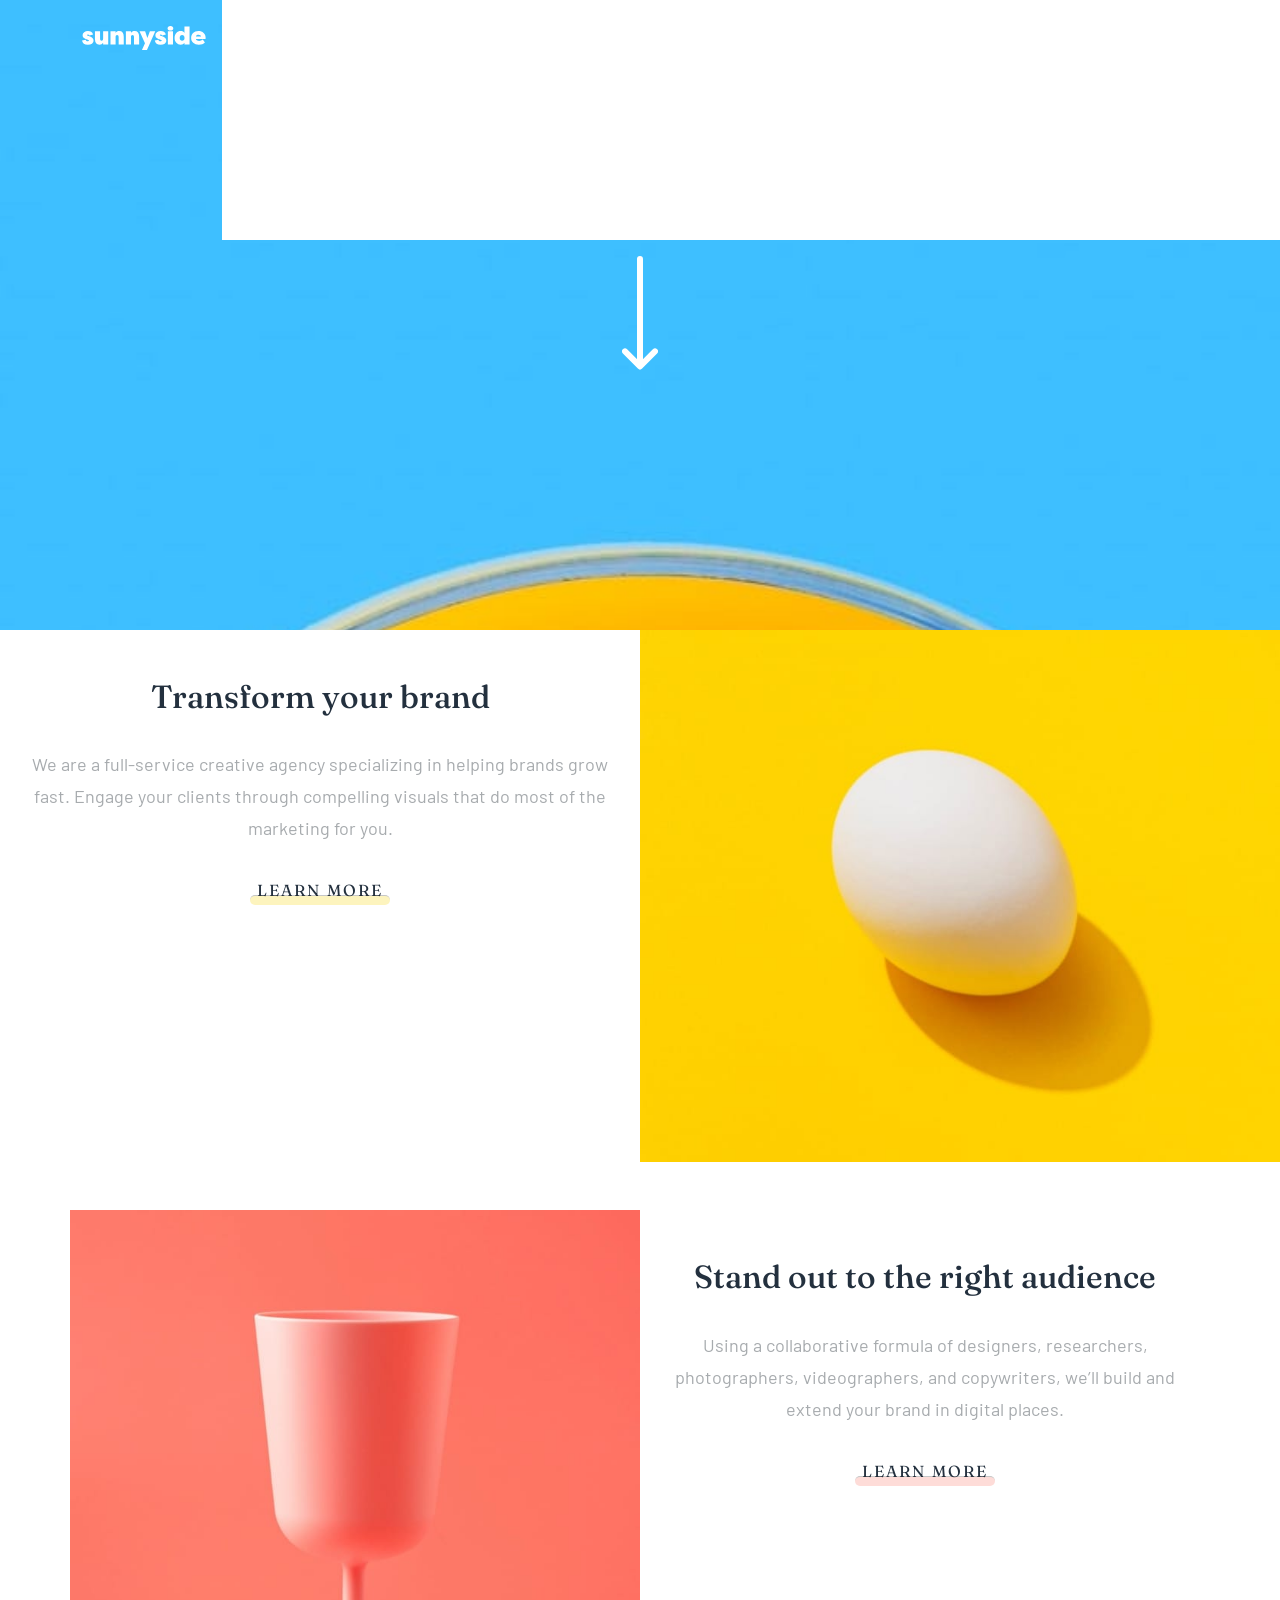
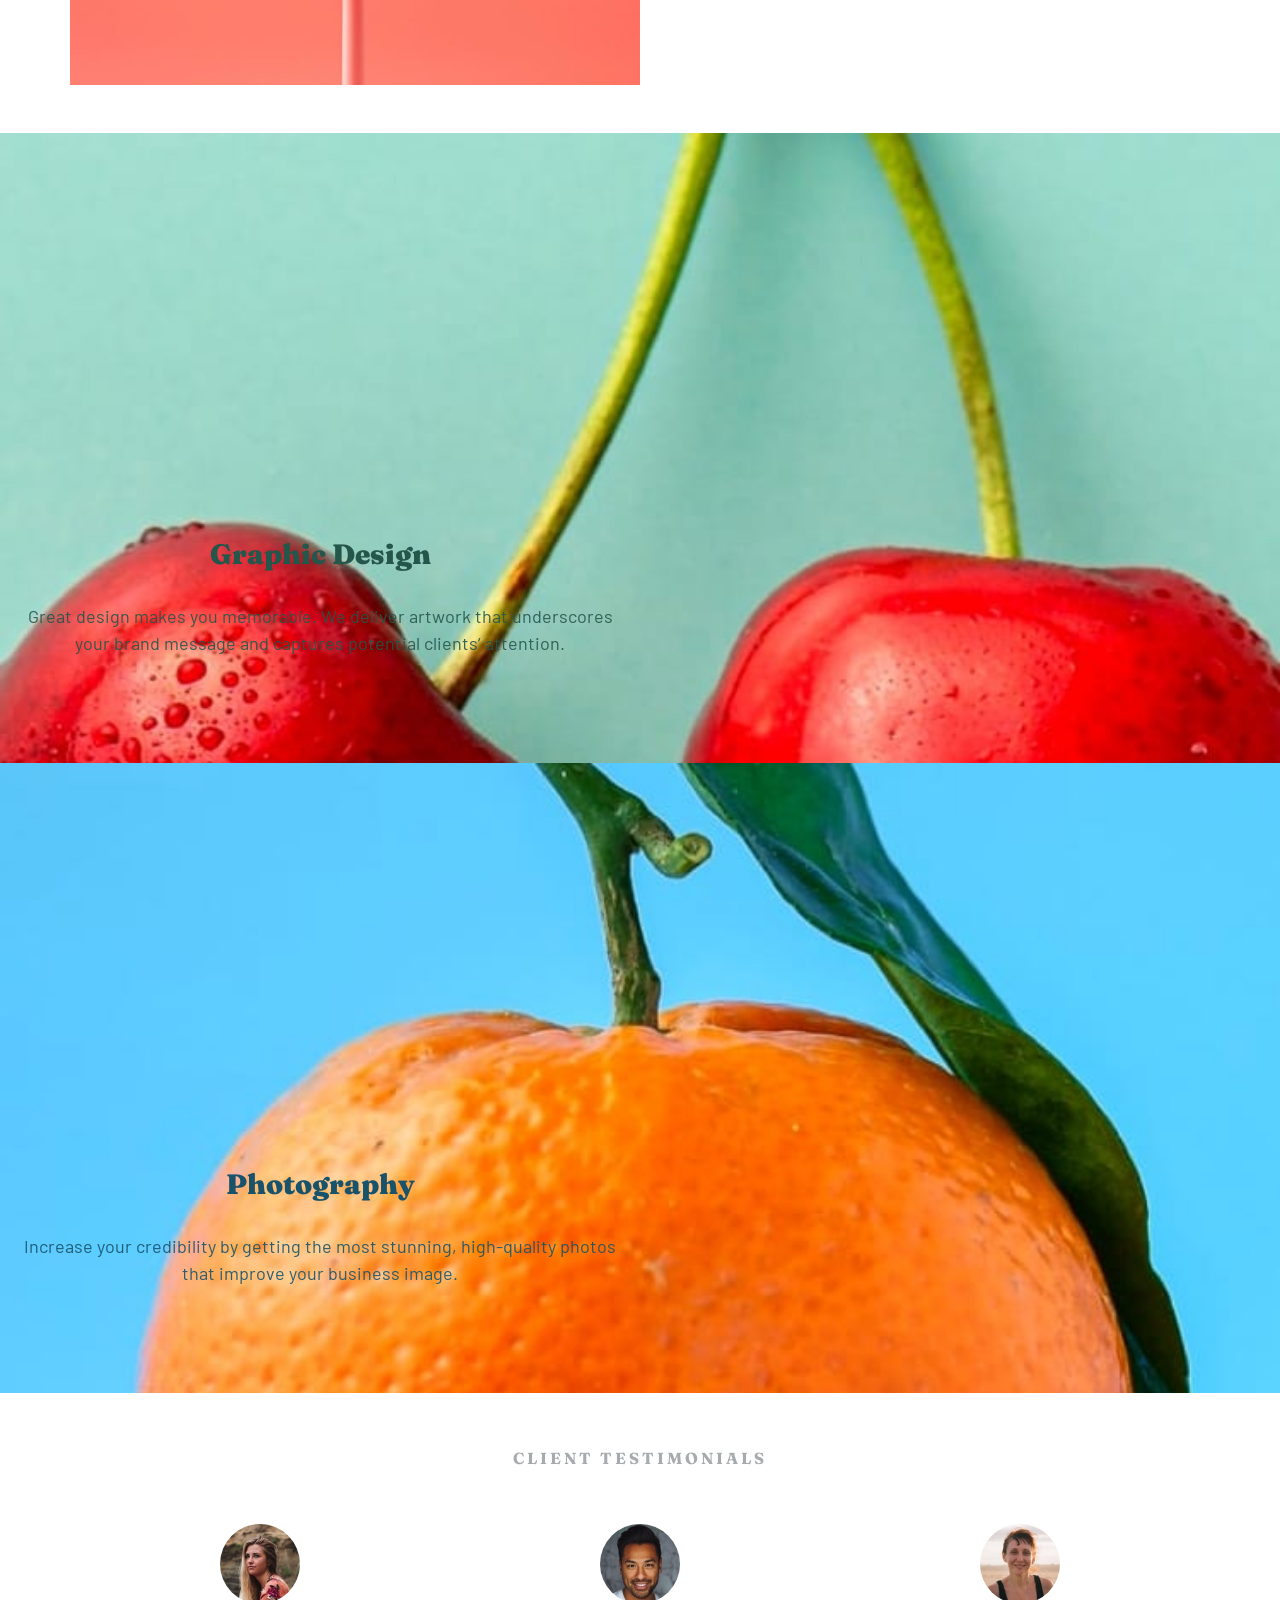
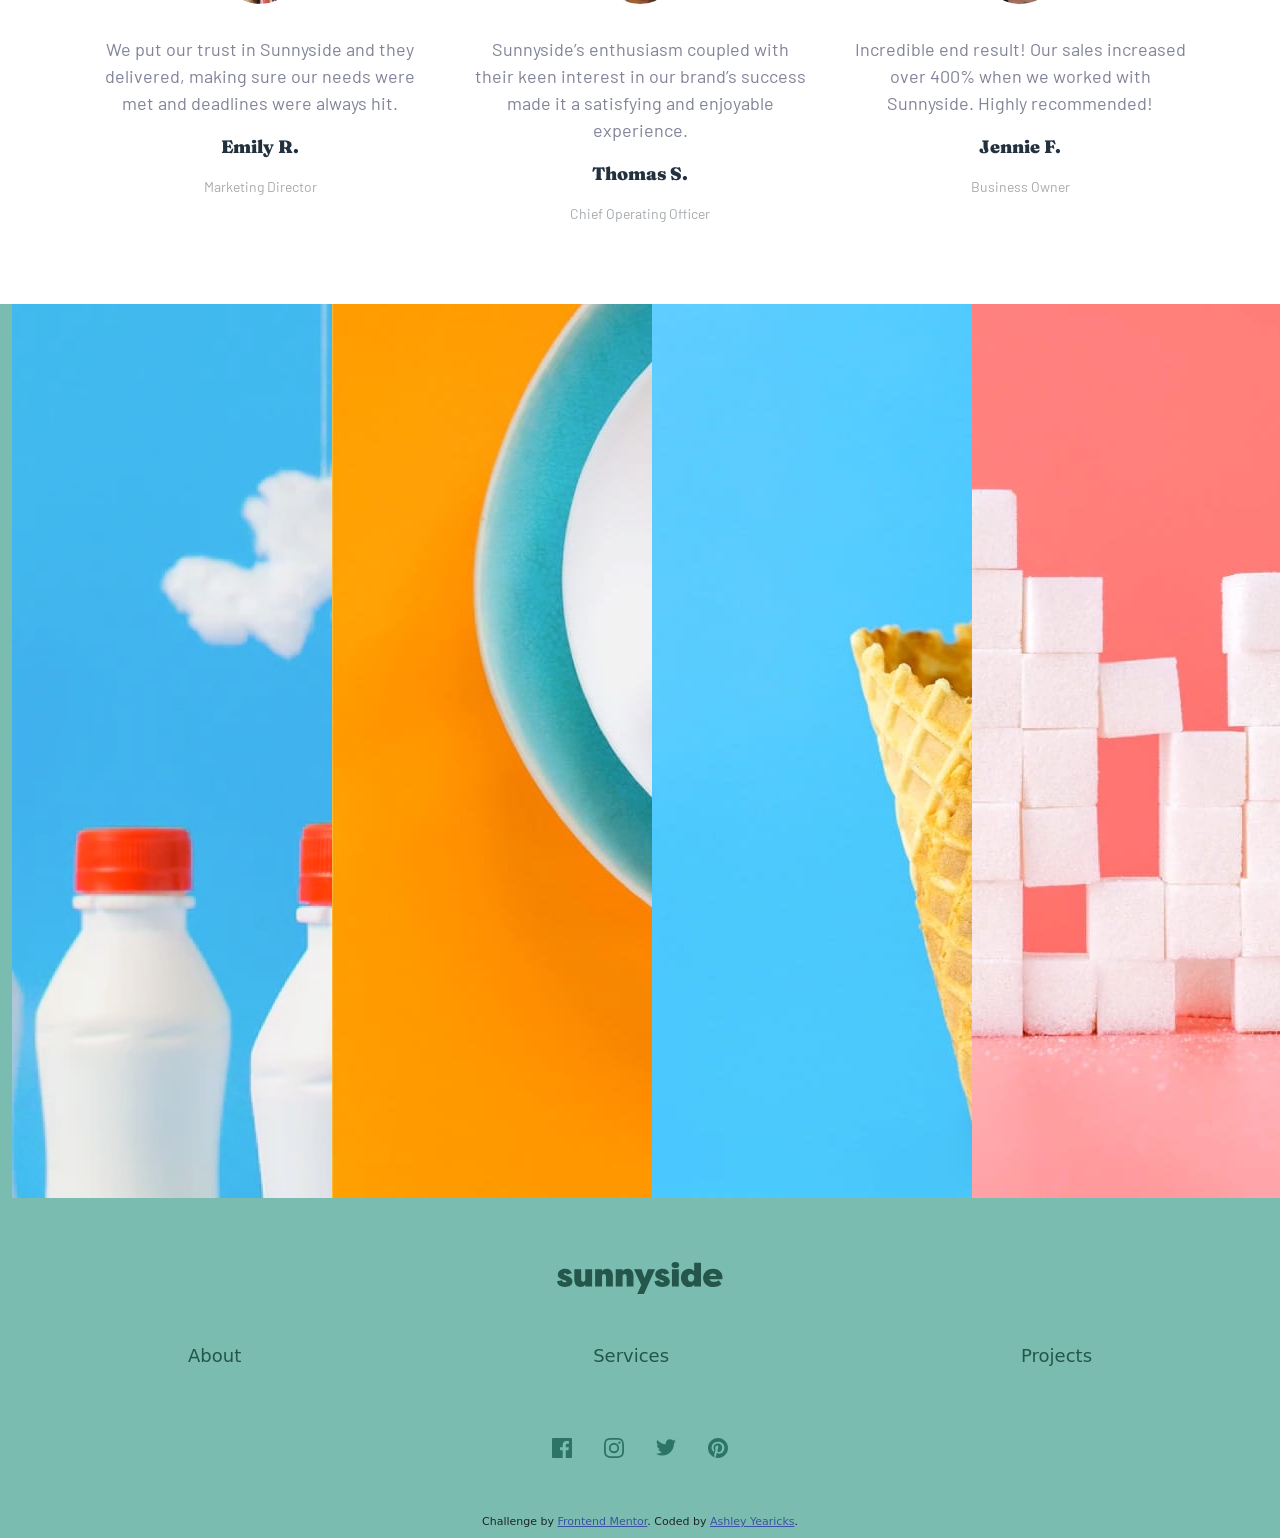
==== commit 47deed1b: "mobile menu styles, and triangle flair added" ====
--- a/public/index.html
+++ b/public/index.html
@@ -26,12 +26,13 @@
   <section id="hero" class="navigation p-2">
     
     <nav class="navbar navbar-expand-md navbar-dark">
-      <div class="container-fluid">
+      <div class="container">
         <a class="navbar-brand" href="#"><img src="./assets/images/logo.svg" alt="sunnyside"></a>
-        <button class="navbar-toggler border-0" type="button" data-bs-toggle="collapse" data-bs-target="#navbarSupportedContent" aria-controls="navbarSupportedContent" aria-expanded="false" aria-label="Toggle navigation">
+        <button class="navbar-toggler border-0" type="button" data-bs-toggle="collapse" data-bs-target="#mobile-menu" aria-controls="mobile-menu" aria-expanded="false" aria-label="Toggle navigation">
           <span class="navbar-toggler-icon"></span>
         </button>
-        <div class="collapse navbar-collapse" id="navbarSupportedContent">
+        <div class="collapse navbar-collapse" id="mobile-menu">
+          <div id="mobile-menu-flair"></div>
           <ul class="navbar-nav me-auto mb-2 mb-lg-0">
             <li class="nav-item">
               <a class="nav-link" href="#">About</a>
--- a/public/assets/styles.css
+++ b/public/assets/styles.css
@@ -50,7 +50,7 @@
 }
 
 #hero nav button span.navbar-toggler-icon {
-    background-image: url("data:image/svg+xml,%3csvg xmlns='http://www.w3.org/2000/svg' viewBox='0 0 30 30'%3e%3cpath stroke='rgba%28255, 255, 255, 1%29' stroke-linecap='round' stroke-miterlimit='10' stroke-width='2' d='M4 7h22M4 15h22M4 23h22'/%3e%3c/svg%3e")
+    background-image: url("data:image/svg+xml,%3csvg xmlns='http://www.w3.org/2000/svg' viewBox='0 0 30 30'%3e%3cpath stroke='rgba%28255, 255, 255, 1%29' stroke-linecap='round' stroke-miterlimit='10' stroke-width='2' d='M4 7h22M4 15h22M4 23h22'/%3e%3c/svg%3e");
 }
 
 #hero h1 {
@@ -59,6 +59,47 @@
     font-size: 40px;
     letter-spacing: .5rem;
     text-align: center;
+}
+
+
+/* |>Mobile Menu */
+
+#hero #mobile-menu .navbar-nav{
+    background-color: var(--white);
+    position: absolute;
+    min-width: 85vw;
+    min-height: 40vh;
+    margin: 3rem 0;
+    padding: 1rem 0;
+    text-align: center;
+}
+
+#hero #mobile-menu .nav-link {
+    font-family: var(--barlow);
+    font-size: 20px;
+    padding: 1rem;
+    font-weight: 600;
+    color: var(--grayBlue);
+}
+
+#hero #mobile-menu .nav-item:last-child .nav-link {
+    background-color: var(--yellow);
+    font-family: var(--fraunces);
+    font-size: 18px;
+    text-transform: uppercase;
+    color: var(--darkBlueText);
+    width: 150px;
+    border-radius: 30px;
+    margin: 1.5rem auto;
+}
+
+#mobile-menu-flair {
+    position: absolute;
+    margin-top: 1.5rem;
+    margin-left: 78.5vw;
+    border-right: 25px solid var(--white);
+    border-bottom: 25px solid transparent;
+    border-top: 25px solid transparent;
 }
 
 /* |> Learn */
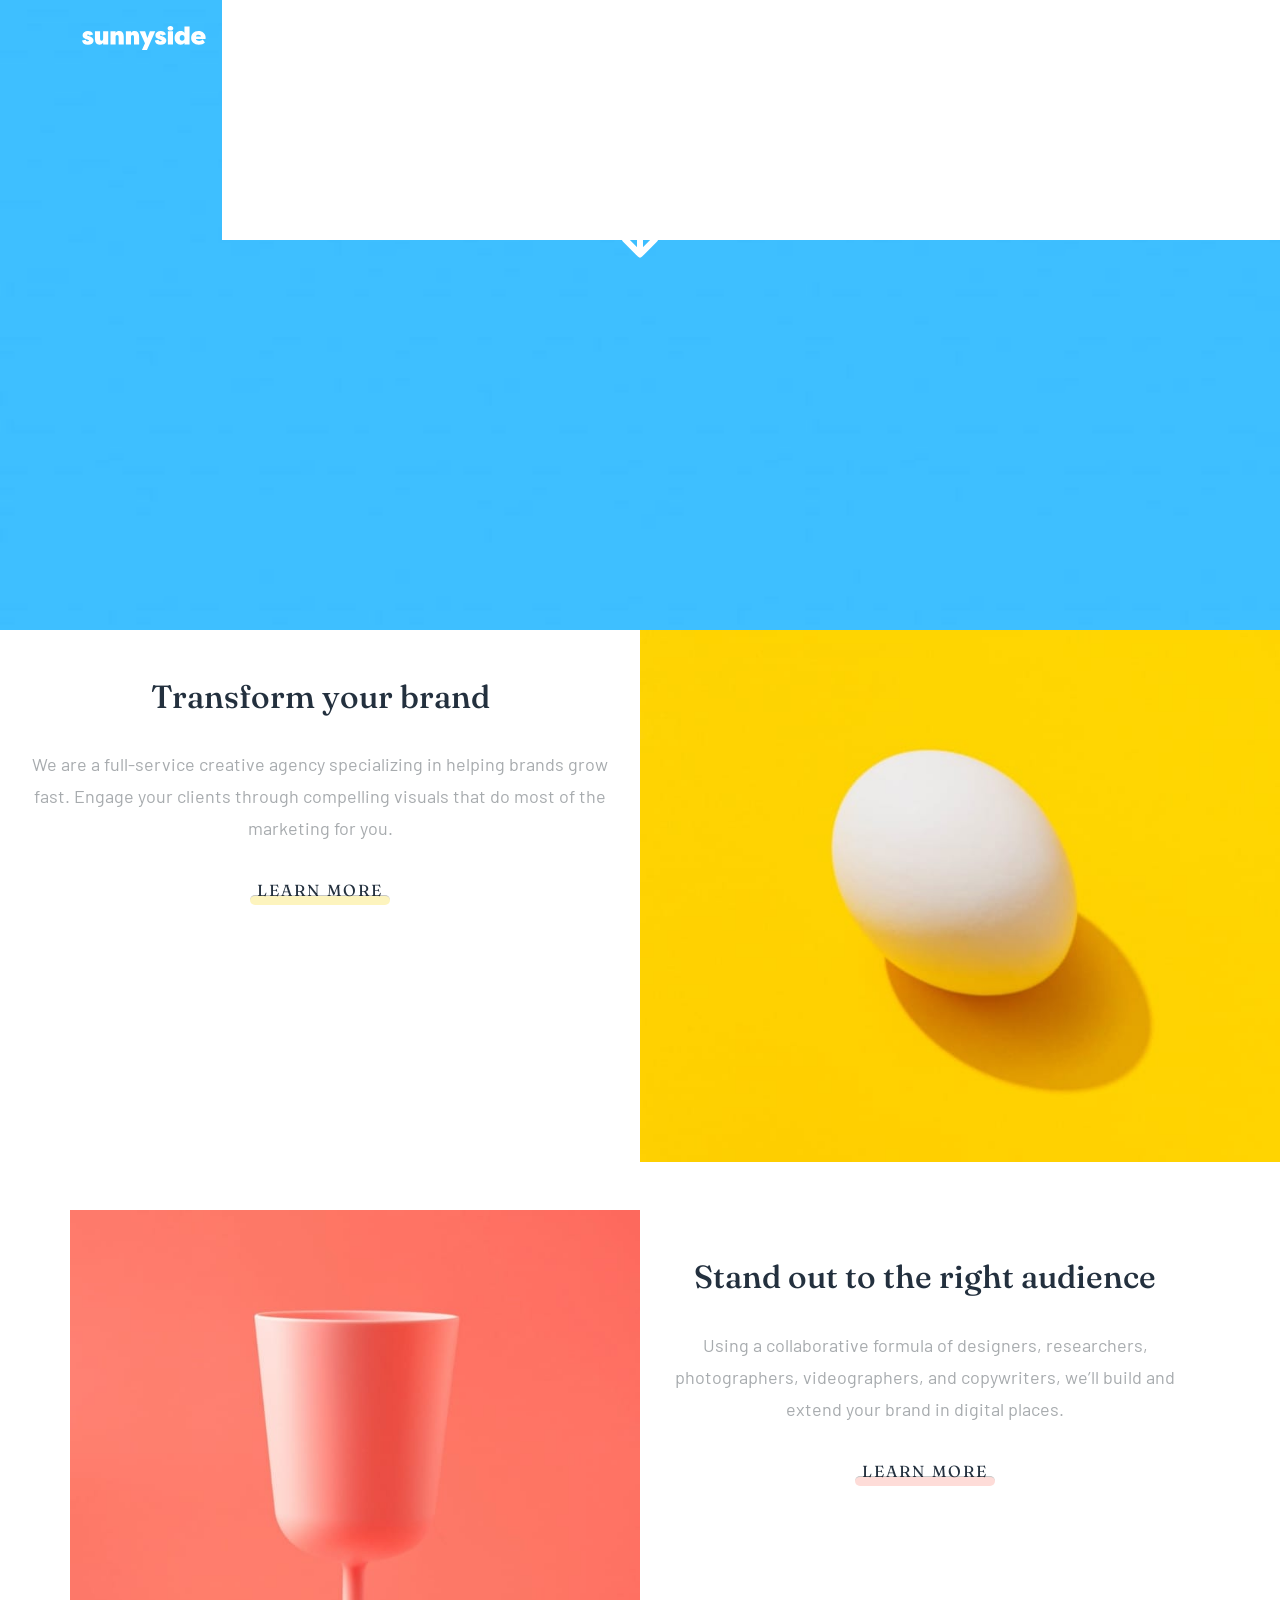
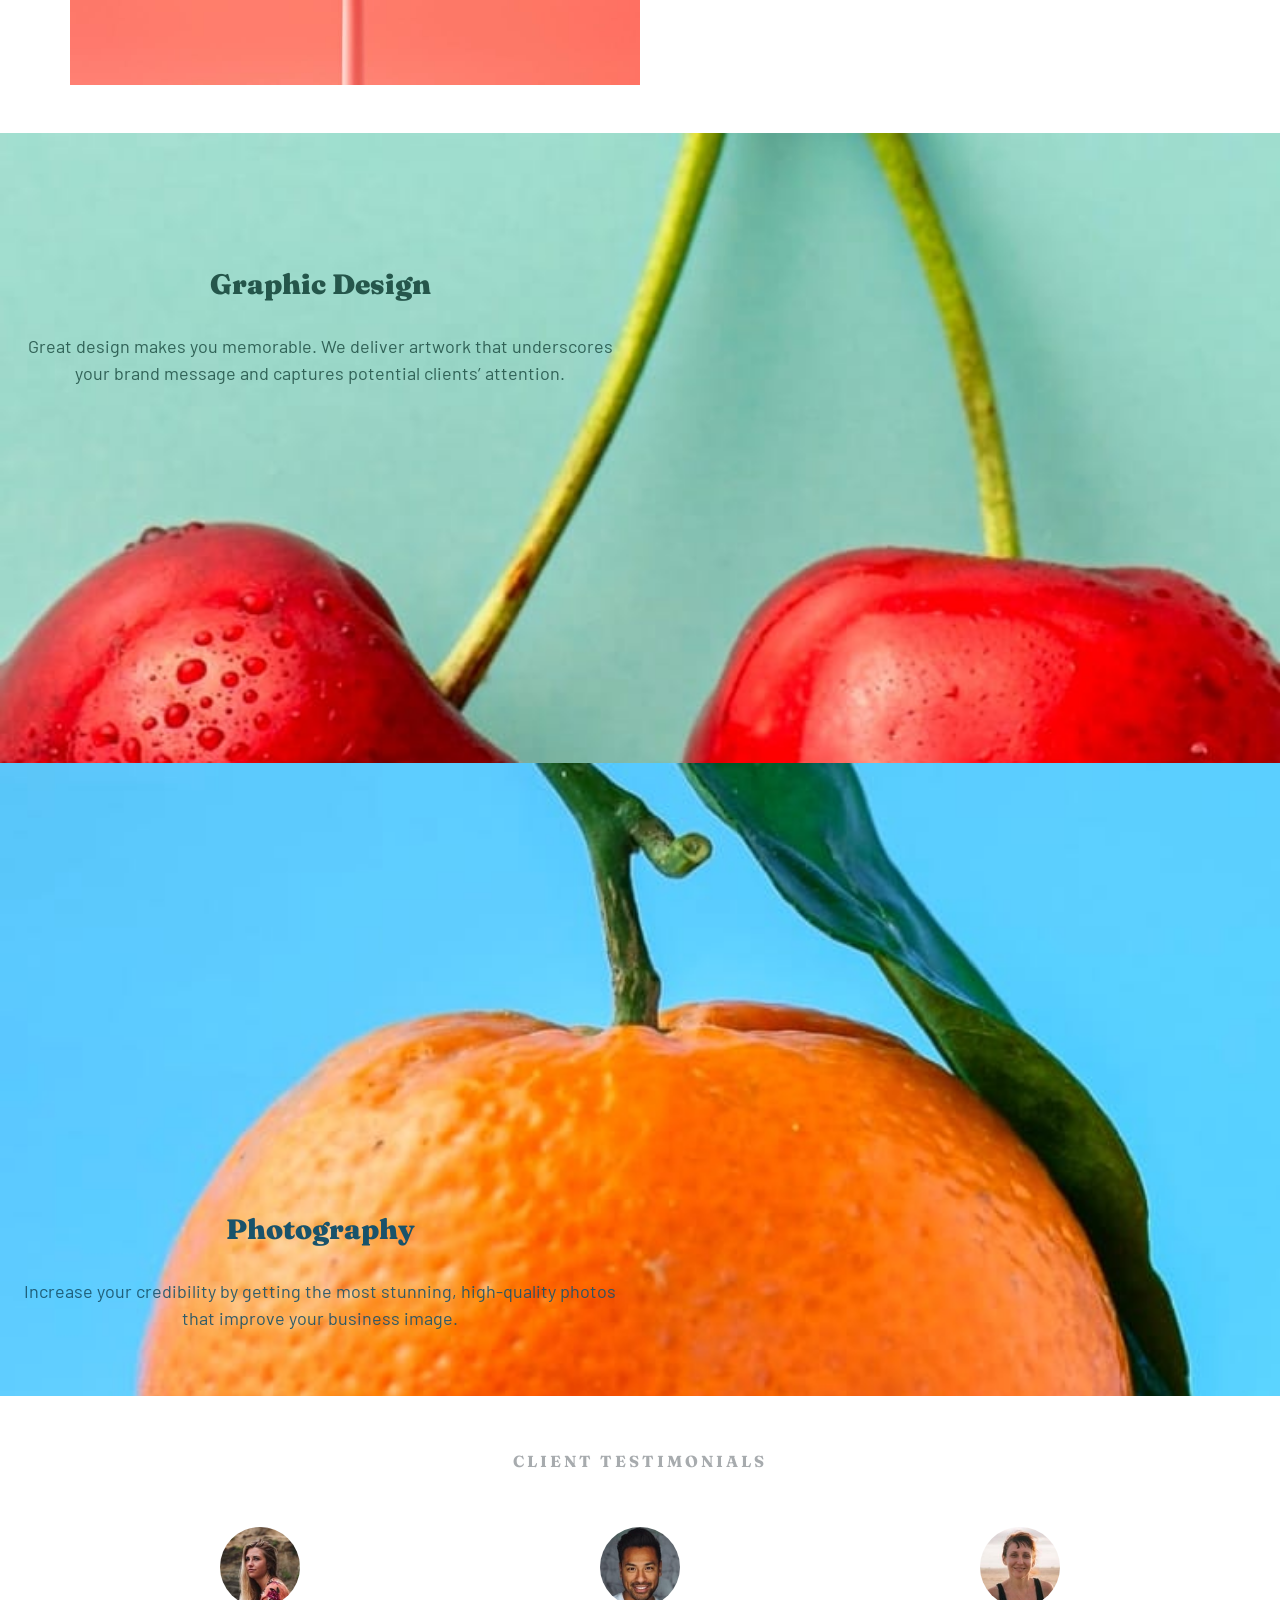
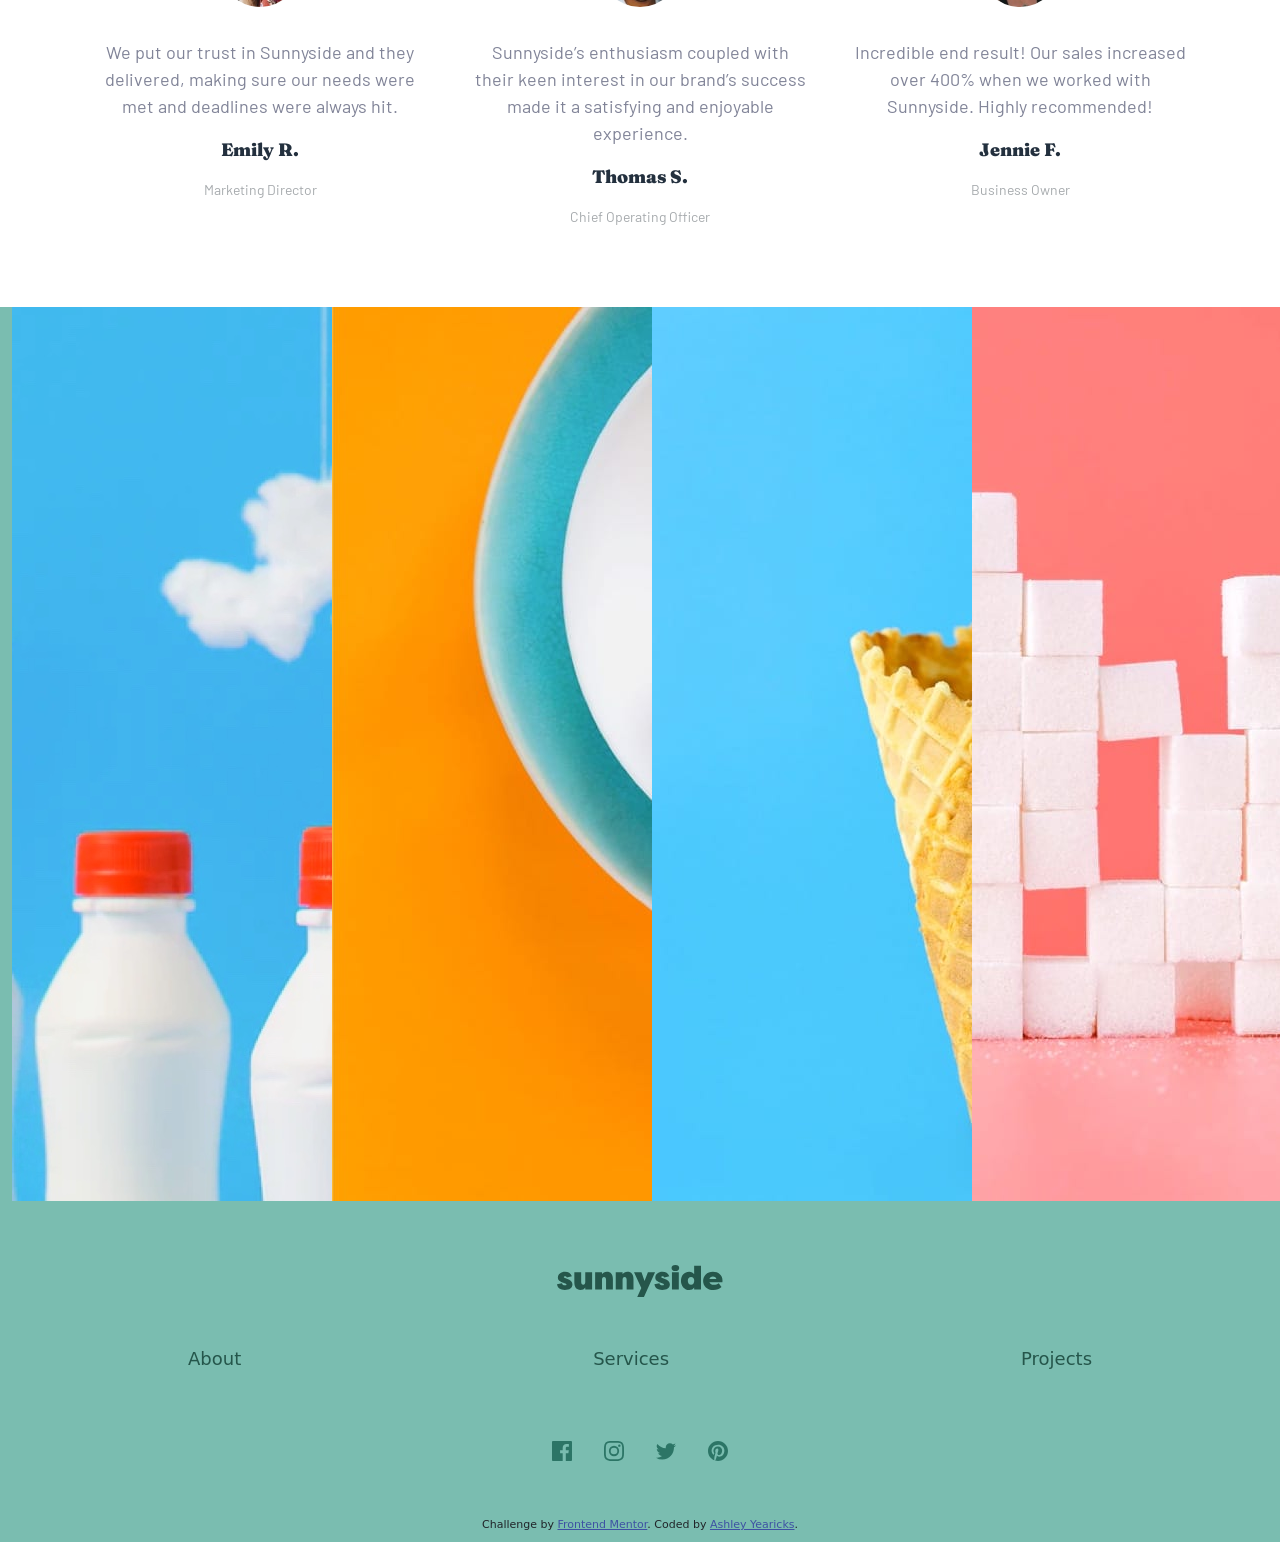
==== commit 96fc385d: ">=576px viewport styles added." ====
--- a/public/index.html
+++ b/public/index.html
@@ -33,7 +33,7 @@
         </button>
         <div class="collapse navbar-collapse" id="mobile-menu">
           <div id="mobile-menu-flair"></div>
-          <ul class="navbar-nav me-auto mb-2 mb-lg-0">
+          <ul class="navbar-nav me-auto mb-2 mb-md-0">
             <li class="nav-item">
               <a class="nav-link" href="#">About</a>
             </li>
@@ -51,9 +51,9 @@
       </div>
     </nav>
 
-    <div class="container mt-5 pt-5">
+    <div class="container mt-5 mt-sm-2 pt-5 pt-sm-3">
       <h1>We are creatives</h1>
-      <img src="./assets/images/icon-arrow-down.svg" alt="white arrow down" class="d-block mx-auto my-5">
+      <img src="./assets/images/icon-arrow-down.svg" alt="white arrow down" class="d-block mx-auto my-5 my-sm-1">
     </div>
 
   </section>
@@ -68,7 +68,7 @@
           <a href="http://" class="learn-more">Learn more</a>
           <hr class="learn-hr yellow-learn">
       </div>
-      <div class="col-12 col-md-6 order-1 order-md-2 p-0">
+      <div class="col-12 col-md-6 order-1 order-md-2 p-0 text-sm-center">
         <img src="./assets/images/mobile/image-transform.jpg" alt="egg" class="image-learn">
       </div>
     </div>
@@ -90,7 +90,7 @@
 
   <section id="graphic-design" class="container design-photo">
     <div class="row">
-      <div class="col-12 col-md-6 px-4">
+      <div class="col-12 col-md-6 px-4 graphic">
         <h2>Graphic Design</h2>
         <p>Great design makes you memorable. We deliver artwork that underscores your brand message and captures potential clients’ attention.</p>
       </div>
@@ -99,7 +99,7 @@
 
   <section id="photography" class="container design-photo">
     <div class="row">
-      <div class="col-12 col-md-6 px-4">
+      <div class="col-12 col-md-6 px-4 photo">
         <h2>Photography</h2>
         <p>Increase your credibility by getting the most stunning, high-quality photos that improve your business image.</p>
       </div>
--- a/public/assets/styles.css
+++ b/public/assets/styles.css
@@ -41,10 +41,8 @@
 /* |> Hero */
 
 #hero {
-    background-image: url(./images/mobile/image-header.jpg);
+    background: url(./images/mobile/image-header.jpg) no-repeat center;
     background-size: cover;
-    background-position: center center;
-    background-repeat: no-repeat;
     min-height: 70vh;
     font-family: var(--fraunces);
 }
@@ -274,4 +272,1023 @@
 
 .attribution a {
     color: hsl(228, 45%, 44%); 
+}
+
+
+
+/* || >= 576px Display  */
+
+@media (min-width: 576px) {
+    
+    #hero {
+        background: url(./images/desktop/image-header.jpg) no-repeat center fixed;
+        background-size: cover;
+    }
+
+
+    /* |> Mobile Menu  >=576px */
+
+    #hero #mobile-menu .navbar-nav{
+        min-width: 75vw;
+        margin: 1rem 0;
+    }
+
+    #hero #mobile-menu .nav-link {    
+        padding: .5rem;
+    }
+
+    #hero #mobile-menu .nav-item:last-child .nav-link {
+        margin: .5rem auto;
+    }
+
+    #mobile-menu-flair {
+        margin-top: -.5rem;
+        margin-left: 71.25vw;
+    }
+
+
+    /* |> Non-link Blocks >=576px */
+
+    .design-photo {
+        min-height: 100vh;
+    }
+
+    .design-photo .graphic h2 {
+        margin-top: 15vh;
+    }
+
+    .design-photo .photo h2{
+        margin-top: 50vh;
+    }
+}
+
+/* || >= 768px Display  */
+
+@media (min-width: 768px) {
+
+
+    #hero {
+        background-image: url(./images/mobile/image-header.jpg);
+        background-size: cover;
+        background-position: center center;
+        background-repeat: no-repeat;
+        min-height: 70vh;
+        font-family: var(--fraunces);
+    }
+
+    #hero nav button span.navbar-toggler-icon {
+        background-image: url("data:image/svg+xml,%3csvg xmlns='http://www.w3.org/2000/svg' viewBox='0 0 30 30'%3e%3cpath stroke='rgba%28255, 255, 255, 1%29' stroke-linecap='round' stroke-miterlimit='10' stroke-width='2' d='M4 7h22M4 15h22M4 23h22'/%3e%3c/svg%3e");
+    }
+
+    #hero h1 {
+        text-transform: uppercase;
+        color: white;
+        font-size: 40px;
+        letter-spacing: .5rem;
+        text-align: center;
+    }
+
+
+    /* |>Mobile Menu */
+
+    #hero #mobile-menu .navbar-nav{
+        background-color: var(--white);
+        position: absolute;
+        min-width: 85vw;
+        min-height: 40vh;
+        margin: 3rem 0;
+        padding: 1rem 0;
+        text-align: center;
+    }
+
+    #hero #mobile-menu .nav-link {
+        font-family: var(--barlow);
+        font-size: 20px;
+        padding: 1rem;
+        font-weight: 600;
+        color: var(--grayBlue);
+    }
+
+    #hero #mobile-menu .nav-item:last-child .nav-link {
+        background-color: var(--yellow);
+        font-family: var(--fraunces);
+        font-size: 18px;
+        text-transform: uppercase;
+        color: var(--darkBlueText);
+        width: 150px;
+        border-radius: 30px;
+        margin: 1.5rem auto;
+    }
+
+    #mobile-menu-flair {
+        position: absolute;
+        margin-top: 1.5rem;
+        margin-left: 78.5vw;
+        border-right: 25px solid var(--white);
+        border-bottom: 25px solid transparent;
+        border-top: 25px solid transparent;
+    }
+
+    /* |> Learn */
+
+    .learn{
+        margin-bottom: 3rem;
+    }
+
+    .learn h2 {
+        margin-top: 3rem;
+        font-family: var(--fraunces);
+        font-size: 32px;
+        color: var(--veryDarkBlue);
+    }
+
+    .learn p {
+        font-family: var(--barlow);
+        line-height: 2rem;
+        color: var(--grayBlue);
+        margin: 2rem 0;
+    }
+
+    .learn .learn-more {
+        text-decoration: none;
+        font-family: var(--fraunces);
+        font-size: 16px;
+        letter-spacing: 2px;
+        text-transform: uppercase;
+        color: var(--veryDarkBlue);
+    }
+
+    .learn .learn-hr {
+        height: 10px;
+        width: 140px;
+        border-radius: 20px;
+        margin: -8px auto 0 auto;
+    }
+
+    .learn .yellow-learn {
+        background-color: var(--yellow);
+    }
+
+    .learn .red-learn {
+        background-color: var(--softRed);
+    }
+
+    .learn .image-learn{
+        max-width: 100%;
+    }
+
+    /* |> Non-link Blocks */
+
+    #graphic-design {
+        background-image: url(./images/mobile/image-graphic-design.jpg);
+    }
+
+    #photography {
+        background-image: url(./images/mobile/image-photography.jpg);
+    }
+
+    .design-photo {
+        max-width: 100%;
+        background-size: cover;
+        background-position: top;
+        background-repeat: no-repeat;
+        min-height: 70vh;
+        padding-bottom: 3rem;
+    }
+
+    .design-photo h2 {
+        margin-top: 45vh;
+        margin-bottom: 2rem;
+        text-align: center;
+        font-family: var(--fraunces);
+        font-weight: 900;
+        font-size: 28px;
+    }
+
+    #graphic-design{
+        color: var(--darkCyanText);
+    }
+
+    #photography{
+        color: var(--darkBlueText);
+    }
+
+    .design-photo p {
+        text-align: center;
+        font-family: var(--barlow);
+        opacity: 90%;
+    }
+
+
+    /* |> Client Testimonials */
+
+    #client-feedback h2{
+        margin: 3.5rem 0;
+        text-transform: uppercase;
+        font-family: var(--fraunces);
+        font-weight: 700;
+        font-size: 16px;
+        letter-spacing: 3px;
+        color: var(--grayBlue);
+    }
+
+    #client-feedback .feedback {
+        margin-bottom: 4rem;
+    }
+
+    #client-feedback .client-photo {
+        border-radius: 50%;
+        max-width: 80px;
+        margin-bottom: 2rem;
+    }
+
+    #client-feedback .client-text {
+        font-family: var(--barlow);
+        font-weight: 400;
+        color: var(--darkGrayBlue);
+    }
+
+    #client-feedback .client-name {
+        font-family: var(--fraunces);
+        font-weight: 900;
+        color: var(--veryDarkBlue);
+    }
+
+    #client-feedback .client-role {
+        font-family: var(--barlow);
+        font-size: 14px;
+        color: var(--grayBlue);
+    }
+
+    /* |> Footer Gallery */
+
+    #mobile-gallery .row div{
+        padding: 0;
+    }
+
+    #mobile-gallery img {
+        max-width: 100%;
+    }
+
+    /*  |> Footer Navigation */
+
+    footer {
+        background-color: var(--darkCyanFooter);
+    }
+
+    footer #footer-logo {
+        height: 32px;
+        margin: 4rem 0 2.5rem 0;
+    }
+
+    #footer-nav {
+        min-height: 20vh;
+    }
+
+    #footer-nav a {
+        color: var(--darkCyanText);
+    }
+
+    #footer-nav #social-nav {
+        margin-top: 3rem;
+    }
+
+    /* |> Attribution */
+
+    .attribution {
+        font-size: 11px; text-align: center; 
+    }
+
+    .attribution a {
+        color: hsl(228, 45%, 44%); 
+    }
+}
+
+/* || >= 992px Display  */
+
+@media (min-width: 992px) {
+
+
+    #hero {
+        background-image: url(./images/mobile/image-header.jpg);
+        background-size: cover;
+        background-position: center center;
+        background-repeat: no-repeat;
+        min-height: 70vh;
+        font-family: var(--fraunces);
+    }
+
+    #hero nav button span.navbar-toggler-icon {
+        background-image: url("data:image/svg+xml,%3csvg xmlns='http://www.w3.org/2000/svg' viewBox='0 0 30 30'%3e%3cpath stroke='rgba%28255, 255, 255, 1%29' stroke-linecap='round' stroke-miterlimit='10' stroke-width='2' d='M4 7h22M4 15h22M4 23h22'/%3e%3c/svg%3e");
+    }
+
+    #hero h1 {
+        text-transform: uppercase;
+        color: white;
+        font-size: 40px;
+        letter-spacing: .5rem;
+        text-align: center;
+    }
+
+
+    /* |>Mobile Menu */
+
+    #hero #mobile-menu .navbar-nav{
+        background-color: var(--white);
+        position: absolute;
+        min-width: 85vw;
+        min-height: 40vh;
+        margin: 3rem 0;
+        padding: 1rem 0;
+        text-align: center;
+    }
+
+    #hero #mobile-menu .nav-link {
+        font-family: var(--barlow);
+        font-size: 20px;
+        padding: 1rem;
+        font-weight: 600;
+        color: var(--grayBlue);
+    }
+
+    #hero #mobile-menu .nav-item:last-child .nav-link {
+        background-color: var(--yellow);
+        font-family: var(--fraunces);
+        font-size: 18px;
+        text-transform: uppercase;
+        color: var(--darkBlueText);
+        width: 150px;
+        border-radius: 30px;
+        margin: 1.5rem auto;
+    }
+
+    #mobile-menu-flair {
+        position: absolute;
+        margin-top: 1.5rem;
+        margin-left: 78.5vw;
+        border-right: 25px solid var(--white);
+        border-bottom: 25px solid transparent;
+        border-top: 25px solid transparent;
+    }
+
+    /* |> Learn */
+
+    .learn{
+        margin-bottom: 3rem;
+    }
+
+    .learn h2 {
+        margin-top: 3rem;
+        font-family: var(--fraunces);
+        font-size: 32px;
+        color: var(--veryDarkBlue);
+    }
+
+    .learn p {
+        font-family: var(--barlow);
+        line-height: 2rem;
+        color: var(--grayBlue);
+        margin: 2rem 0;
+    }
+
+    .learn .learn-more {
+        text-decoration: none;
+        font-family: var(--fraunces);
+        font-size: 16px;
+        letter-spacing: 2px;
+        text-transform: uppercase;
+        color: var(--veryDarkBlue);
+    }
+
+    .learn .learn-hr {
+        height: 10px;
+        width: 140px;
+        border-radius: 20px;
+        margin: -8px auto 0 auto;
+    }
+
+    .learn .yellow-learn {
+        background-color: var(--yellow);
+    }
+
+    .learn .red-learn {
+        background-color: var(--softRed);
+    }
+
+    .learn .image-learn{
+        max-width: 100%;
+    }
+
+    /* |> Non-link Blocks */
+
+    #graphic-design {
+        background-image: url(./images/mobile/image-graphic-design.jpg);
+    }
+
+    #photography {
+        background-image: url(./images/mobile/image-photography.jpg);
+    }
+
+    .design-photo {
+        max-width: 100%;
+        background-size: cover;
+        background-position: top;
+        background-repeat: no-repeat;
+        min-height: 70vh;
+        padding-bottom: 3rem;
+    }
+
+    .design-photo h2 {
+        margin-top: 45vh;
+        margin-bottom: 2rem;
+        text-align: center;
+        font-family: var(--fraunces);
+        font-weight: 900;
+        font-size: 28px;
+    }
+
+    #graphic-design{
+        color: var(--darkCyanText);
+    }
+
+    #photography{
+        color: var(--darkBlueText);
+    }
+
+    .design-photo p {
+        text-align: center;
+        font-family: var(--barlow);
+        opacity: 90%;
+    }
+
+
+    /* |> Client Testimonials */
+
+    #client-feedback h2{
+        margin: 3.5rem 0;
+        text-transform: uppercase;
+        font-family: var(--fraunces);
+        font-weight: 700;
+        font-size: 16px;
+        letter-spacing: 3px;
+        color: var(--grayBlue);
+    }
+
+    #client-feedback .feedback {
+        margin-bottom: 4rem;
+    }
+
+    #client-feedback .client-photo {
+        border-radius: 50%;
+        max-width: 80px;
+        margin-bottom: 2rem;
+    }
+
+    #client-feedback .client-text {
+        font-family: var(--barlow);
+        font-weight: 400;
+        color: var(--darkGrayBlue);
+    }
+
+    #client-feedback .client-name {
+        font-family: var(--fraunces);
+        font-weight: 900;
+        color: var(--veryDarkBlue);
+    }
+
+    #client-feedback .client-role {
+        font-family: var(--barlow);
+        font-size: 14px;
+        color: var(--grayBlue);
+    }
+
+    /* |> Footer Gallery */
+
+    #mobile-gallery .row div{
+        padding: 0;
+    }
+
+    #mobile-gallery img {
+        max-width: 100%;
+    }
+
+    /*  |> Footer Navigation */
+
+    footer {
+        background-color: var(--darkCyanFooter);
+    }
+
+    footer #footer-logo {
+        height: 32px;
+        margin: 4rem 0 2.5rem 0;
+    }
+
+    #footer-nav {
+        min-height: 20vh;
+    }
+
+    #footer-nav a {
+        color: var(--darkCyanText);
+    }
+
+    #footer-nav #social-nav {
+        margin-top: 3rem;
+    }
+
+    /* |> Attribution */
+
+    .attribution {
+        font-size: 11px; text-align: center; 
+    }
+
+    .attribution a {
+        color: hsl(228, 45%, 44%); 
+    }
+}
+
+/* || >= 1200px Display  */
+
+@media (min-width: 1200px) {
+
+
+
+    #hero {
+        background-image: url(./images/mobile/image-header.jpg);
+        background-size: cover;
+        background-position: center center;
+        background-repeat: no-repeat;
+        min-height: 70vh;
+        font-family: var(--fraunces);
+    }
+
+    #hero nav button span.navbar-toggler-icon {
+        background-image: url("data:image/svg+xml,%3csvg xmlns='http://www.w3.org/2000/svg' viewBox='0 0 30 30'%3e%3cpath stroke='rgba%28255, 255, 255, 1%29' stroke-linecap='round' stroke-miterlimit='10' stroke-width='2' d='M4 7h22M4 15h22M4 23h22'/%3e%3c/svg%3e");
+    }
+
+    #hero h1 {
+        text-transform: uppercase;
+        color: white;
+        font-size: 40px;
+        letter-spacing: .5rem;
+        text-align: center;
+    }
+
+
+    /* |>Mobile Menu */
+
+    #hero #mobile-menu .navbar-nav{
+        background-color: var(--white);
+        position: absolute;
+        min-width: 85vw;
+        min-height: 40vh;
+        margin: 3rem 0;
+        padding: 1rem 0;
+        text-align: center;
+    }
+
+    #hero #mobile-menu .nav-link {
+        font-family: var(--barlow);
+        font-size: 20px;
+        padding: 1rem;
+        font-weight: 600;
+        color: var(--grayBlue);
+    }
+
+    #hero #mobile-menu .nav-item:last-child .nav-link {
+        background-color: var(--yellow);
+        font-family: var(--fraunces);
+        font-size: 18px;
+        text-transform: uppercase;
+        color: var(--darkBlueText);
+        width: 150px;
+        border-radius: 30px;
+        margin: 1.5rem auto;
+    }
+
+    #mobile-menu-flair {
+        position: absolute;
+        margin-top: 1.5rem;
+        margin-left: 78.5vw;
+        border-right: 25px solid var(--white);
+        border-bottom: 25px solid transparent;
+        border-top: 25px solid transparent;
+    }
+
+    /* |> Learn */
+
+    .learn{
+        margin-bottom: 3rem;
+    }
+
+    .learn h2 {
+        margin-top: 3rem;
+        font-family: var(--fraunces);
+        font-size: 32px;
+        color: var(--veryDarkBlue);
+    }
+
+    .learn p {
+        font-family: var(--barlow);
+        line-height: 2rem;
+        color: var(--grayBlue);
+        margin: 2rem 0;
+    }
+
+    .learn .learn-more {
+        text-decoration: none;
+        font-family: var(--fraunces);
+        font-size: 16px;
+        letter-spacing: 2px;
+        text-transform: uppercase;
+        color: var(--veryDarkBlue);
+    }
+
+    .learn .learn-hr {
+        height: 10px;
+        width: 140px;
+        border-radius: 20px;
+        margin: -8px auto 0 auto;
+    }
+
+    .learn .yellow-learn {
+        background-color: var(--yellow);
+    }
+
+    .learn .red-learn {
+        background-color: var(--softRed);
+    }
+
+    .learn .image-learn{
+        max-width: 100%;
+    }
+
+    /* |> Non-link Blocks */
+
+    #graphic-design {
+        background-image: url(./images/mobile/image-graphic-design.jpg);
+    }
+
+    #photography {
+        background-image: url(./images/mobile/image-photography.jpg);
+    }
+
+    .design-photo {
+        max-width: 100%;
+        background-size: cover;
+        background-position: top;
+        background-repeat: no-repeat;
+        min-height: 70vh;
+        padding-bottom: 3rem;
+    }
+
+    .design-photo h2 {
+        margin-top: 45vh;
+        margin-bottom: 2rem;
+        text-align: center;
+        font-family: var(--fraunces);
+        font-weight: 900;
+        font-size: 28px;
+    }
+
+    #graphic-design{
+        color: var(--darkCyanText);
+    }
+
+    #photography{
+        color: var(--darkBlueText);
+    }
+
+    .design-photo p {
+        text-align: center;
+        font-family: var(--barlow);
+        opacity: 90%;
+    }
+
+
+    /* |> Client Testimonials */
+
+    #client-feedback h2{
+        margin: 3.5rem 0;
+        text-transform: uppercase;
+        font-family: var(--fraunces);
+        font-weight: 700;
+        font-size: 16px;
+        letter-spacing: 3px;
+        color: var(--grayBlue);
+    }
+
+    #client-feedback .feedback {
+        margin-bottom: 4rem;
+    }
+
+    #client-feedback .client-photo {
+        border-radius: 50%;
+        max-width: 80px;
+        margin-bottom: 2rem;
+    }
+
+    #client-feedback .client-text {
+        font-family: var(--barlow);
+        font-weight: 400;
+        color: var(--darkGrayBlue);
+    }
+
+    #client-feedback .client-name {
+        font-family: var(--fraunces);
+        font-weight: 900;
+        color: var(--veryDarkBlue);
+    }
+
+    #client-feedback .client-role {
+        font-family: var(--barlow);
+        font-size: 14px;
+        color: var(--grayBlue);
+    }
+
+    /* |> Footer Gallery */
+
+    #mobile-gallery .row div{
+        padding: 0;
+    }
+
+    #mobile-gallery img {
+        max-width: 100%;
+    }
+
+    /*  |> Footer Navigation */
+
+    footer {
+        background-color: var(--darkCyanFooter);
+    }
+
+    footer #footer-logo {
+        height: 32px;
+        margin: 4rem 0 2.5rem 0;
+    }
+
+    #footer-nav {
+        min-height: 20vh;
+    }
+
+    #footer-nav a {
+        color: var(--darkCyanText);
+    }
+
+    #footer-nav #social-nav {
+        margin-top: 3rem;
+    }
+
+    /* |> Attribution */
+
+    .attribution {
+        font-size: 11px; text-align: center; 
+    }
+
+    .attribution a {
+        color: hsl(228, 45%, 44%); 
+    }
+
+}
+
+
+/* || >= 1440px Display  */
+
+@media (min-width: 1440px) {
+
+
+    #hero {
+        background-image: url(./images/mobile/image-header.jpg);
+        background-size: cover;
+        background-position: center center;
+        background-repeat: no-repeat;
+        min-height: 70vh;
+        font-family: var(--fraunces);
+    }
+
+    #hero nav button span.navbar-toggler-icon {
+        background-image: url("data:image/svg+xml,%3csvg xmlns='http://www.w3.org/2000/svg' viewBox='0 0 30 30'%3e%3cpath stroke='rgba%28255, 255, 255, 1%29' stroke-linecap='round' stroke-miterlimit='10' stroke-width='2' d='M4 7h22M4 15h22M4 23h22'/%3e%3c/svg%3e");
+    }
+
+    #hero h1 {
+        text-transform: uppercase;
+        color: white;
+        font-size: 40px;
+        letter-spacing: .5rem;
+        text-align: center;
+    }
+
+
+    /* |>Mobile Menu */
+
+    #hero #mobile-menu .navbar-nav{
+        background-color: var(--white);
+        position: absolute;
+        min-width: 85vw;
+        min-height: 40vh;
+        margin: 3rem 0;
+        padding: 1rem 0;
+        text-align: center;
+    }
+
+    #hero #mobile-menu .nav-link {
+        font-family: var(--barlow);
+        font-size: 20px;
+        padding: 1rem;
+        font-weight: 600;
+        color: var(--grayBlue);
+    }
+
+    #hero #mobile-menu .nav-item:last-child .nav-link {
+        background-color: var(--yellow);
+        font-family: var(--fraunces);
+        font-size: 18px;
+        text-transform: uppercase;
+        color: var(--darkBlueText);
+        width: 150px;
+        border-radius: 30px;
+        margin: 1.5rem auto;
+    }
+
+    #mobile-menu-flair {
+        position: absolute;
+        margin-top: 1.5rem;
+        margin-left: 78.5vw;
+        border-right: 25px solid var(--white);
+        border-bottom: 25px solid transparent;
+        border-top: 25px solid transparent;
+    }
+
+    /* |> Learn */
+
+    .learn{
+        margin-bottom: 3rem;
+    }
+
+    .learn h2 {
+        margin-top: 3rem;
+        font-family: var(--fraunces);
+        font-size: 32px;
+        color: var(--veryDarkBlue);
+    }
+
+    .learn p {
+        font-family: var(--barlow);
+        line-height: 2rem;
+        color: var(--grayBlue);
+        margin: 2rem 0;
+    }
+
+    .learn .learn-more {
+        text-decoration: none;
+        font-family: var(--fraunces);
+        font-size: 16px;
+        letter-spacing: 2px;
+        text-transform: uppercase;
+        color: var(--veryDarkBlue);
+    }
+
+    .learn .learn-hr {
+        height: 10px;
+        width: 140px;
+        border-radius: 20px;
+        margin: -8px auto 0 auto;
+    }
+
+    .learn .yellow-learn {
+        background-color: var(--yellow);
+    }
+
+    .learn .red-learn {
+        background-color: var(--softRed);
+    }
+
+    .learn .image-learn{
+        max-width: 100%;
+    }
+
+    /* |> Non-link Blocks */
+
+    #graphic-design {
+        background-image: url(./images/mobile/image-graphic-design.jpg);
+    }
+
+    #photography {
+        background-image: url(./images/mobile/image-photography.jpg);
+    }
+
+    .design-photo {
+        max-width: 100%;
+        background-size: cover;
+        background-position: top;
+        background-repeat: no-repeat;
+        min-height: 70vh;
+        padding-bottom: 3rem;
+    }
+
+    .design-photo h2 {
+        margin-top: 45vh;
+        margin-bottom: 2rem;
+        text-align: center;
+        font-family: var(--fraunces);
+        font-weight: 900;
+        font-size: 28px;
+    }
+
+    #graphic-design{
+        color: var(--darkCyanText);
+    }
+
+    #photography{
+        color: var(--darkBlueText);
+    }
+
+    .design-photo p {
+        text-align: center;
+        font-family: var(--barlow);
+        opacity: 90%;
+    }
+
+
+    /* |> Client Testimonials */
+
+    #client-feedback h2{
+        margin: 3.5rem 0;
+        text-transform: uppercase;
+        font-family: var(--fraunces);
+        font-weight: 700;
+        font-size: 16px;
+        letter-spacing: 3px;
+        color: var(--grayBlue);
+    }
+
+    #client-feedback .feedback {
+        margin-bottom: 4rem;
+    }
+
+    #client-feedback .client-photo {
+        border-radius: 50%;
+        max-width: 80px;
+        margin-bottom: 2rem;
+    }
+
+    #client-feedback .client-text {
+        font-family: var(--barlow);
+        font-weight: 400;
+        color: var(--darkGrayBlue);
+    }
+
+    #client-feedback .client-name {
+        font-family: var(--fraunces);
+        font-weight: 900;
+        color: var(--veryDarkBlue);
+    }
+
+    #client-feedback .client-role {
+        font-family: var(--barlow);
+        font-size: 14px;
+        color: var(--grayBlue);
+    }
+
+    /* |> Footer Gallery */
+
+    #mobile-gallery .row div{
+        padding: 0;
+    }
+
+    #mobile-gallery img {
+        max-width: 100%;
+    }
+
+    /*  |> Footer Navigation */
+
+    footer {
+        background-color: var(--darkCyanFooter);
+    }
+
+    footer #footer-logo {
+        height: 32px;
+        margin: 4rem 0 2.5rem 0;
+    }
+
+    #footer-nav {
+        min-height: 20vh;
+    }
+
+    #footer-nav a {
+        color: var(--darkCyanText);
+    }
+
+    #footer-nav #social-nav {
+        margin-top: 3rem;
+    }
+
+    /* |> Attribution */
+
+    .attribution {
+        font-size: 11px; text-align: center; 
+    }
+
+    .attribution a {
+        color: hsl(228, 45%, 44%); 
+    }
 }
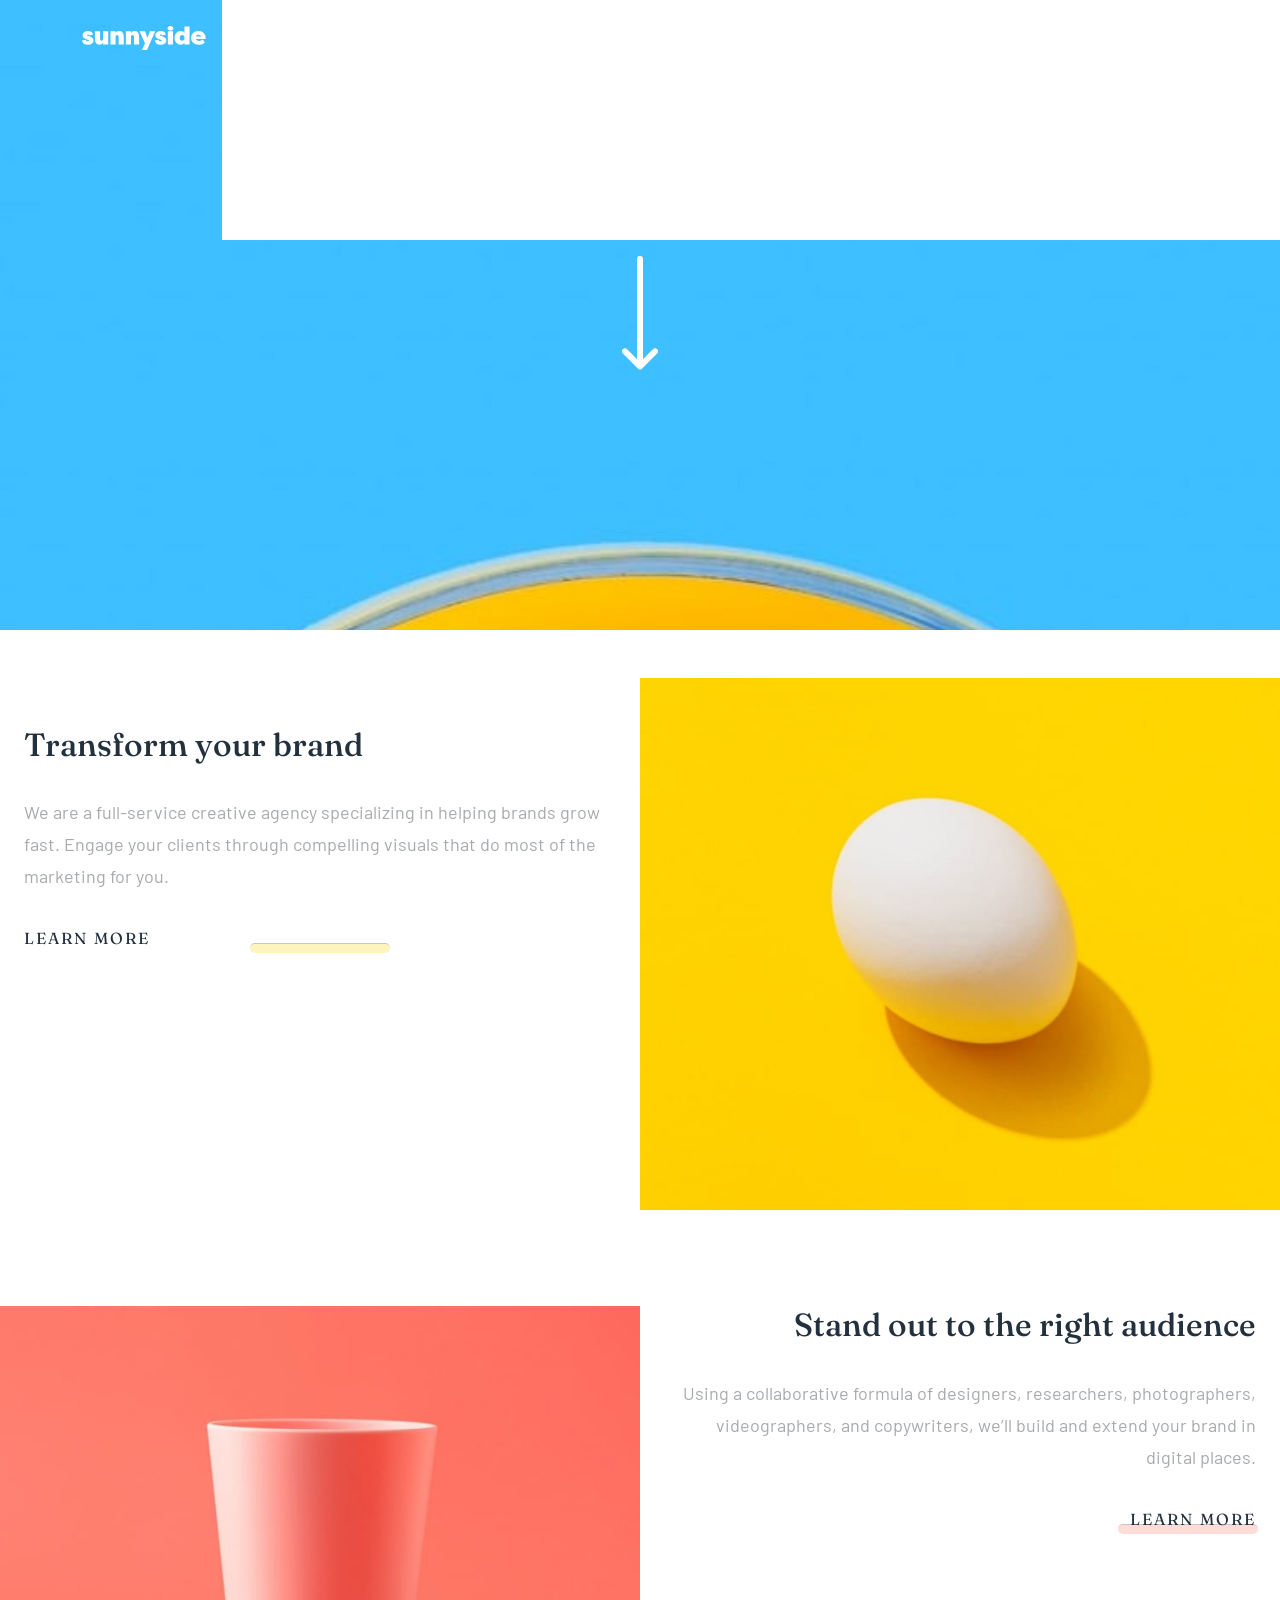
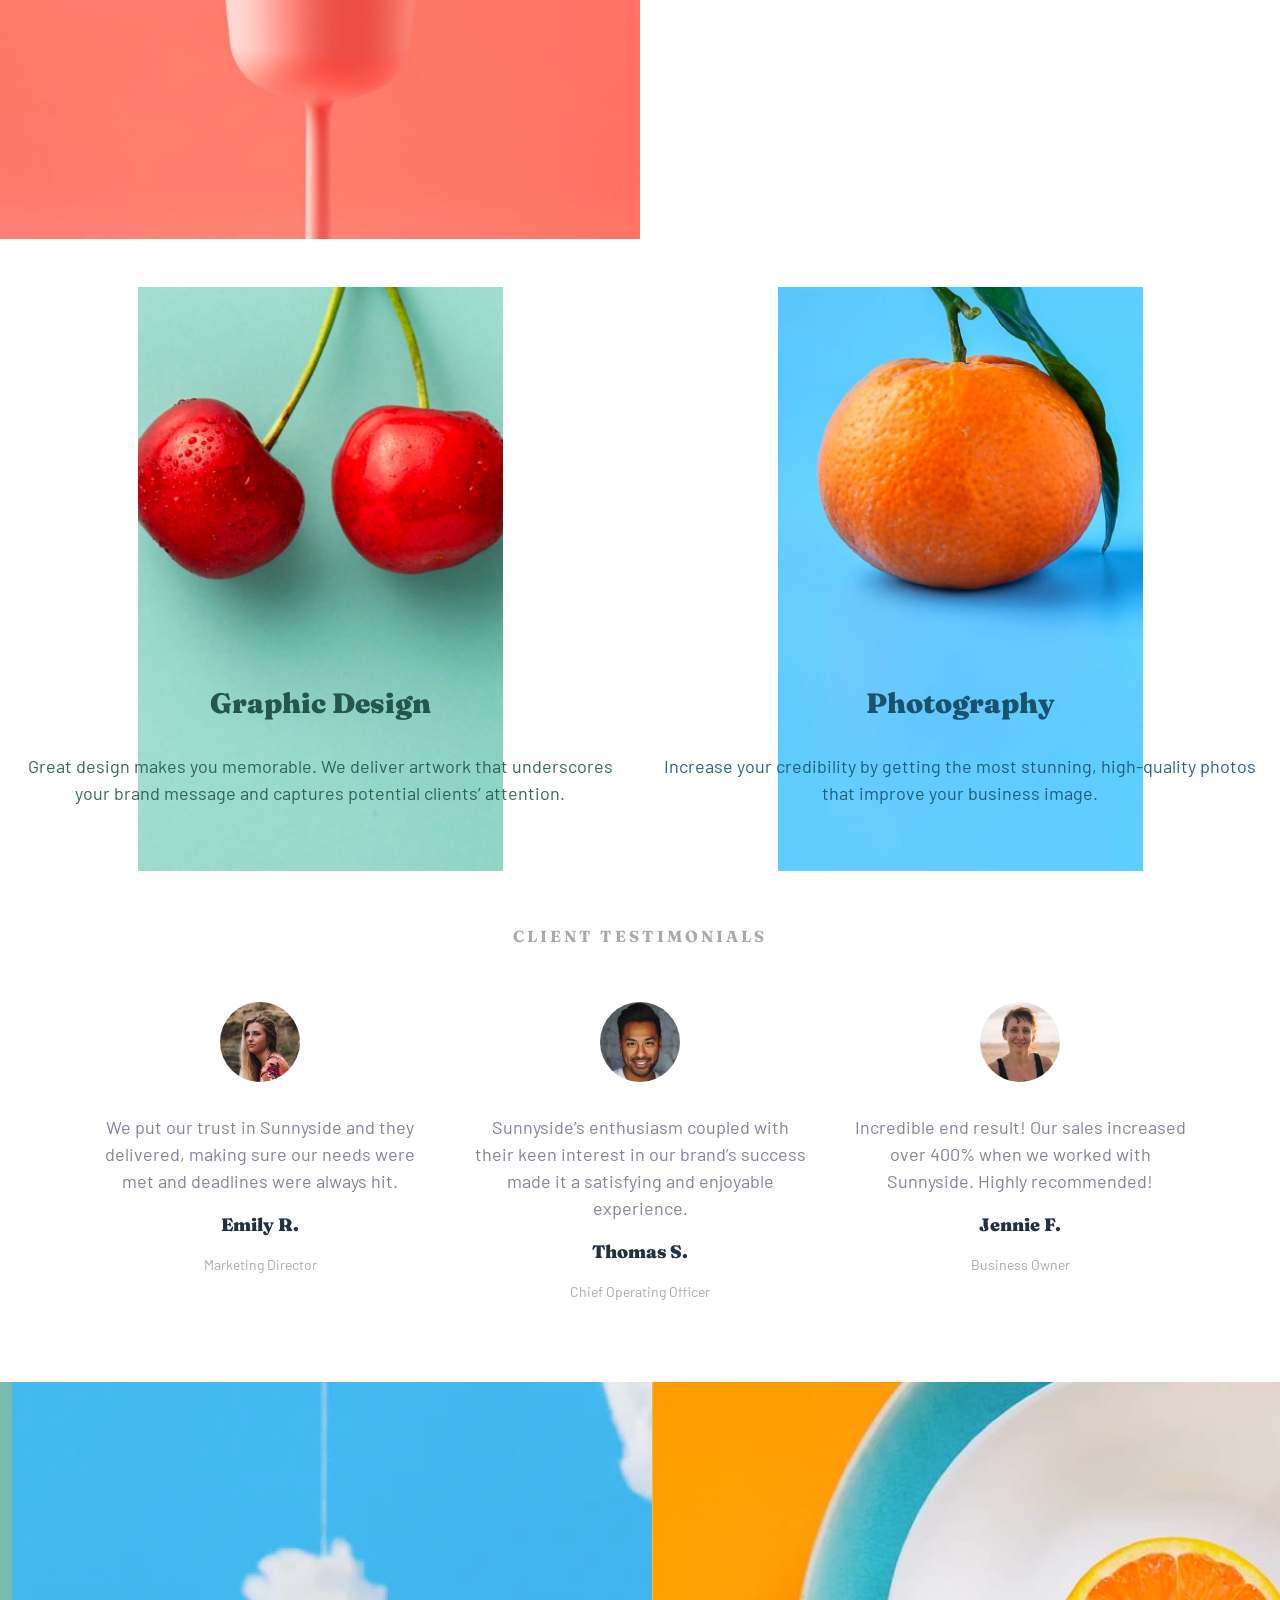
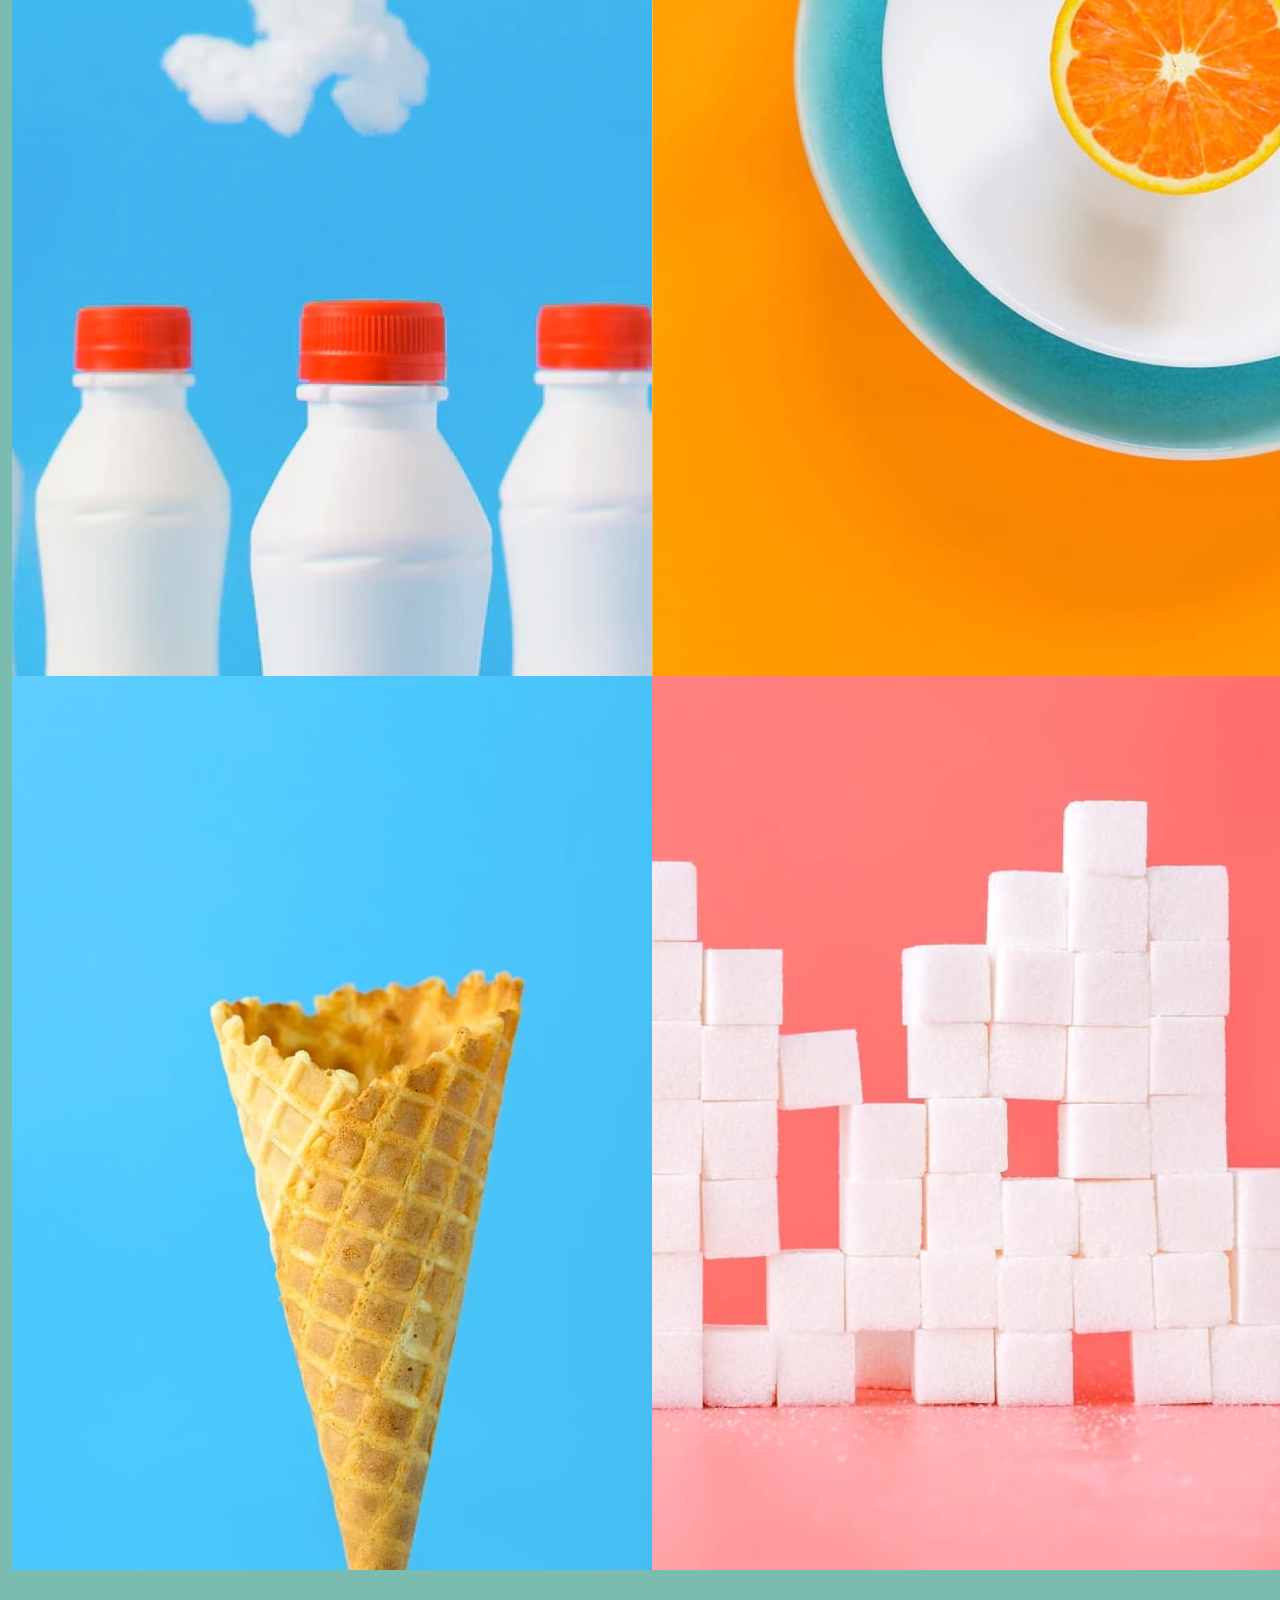
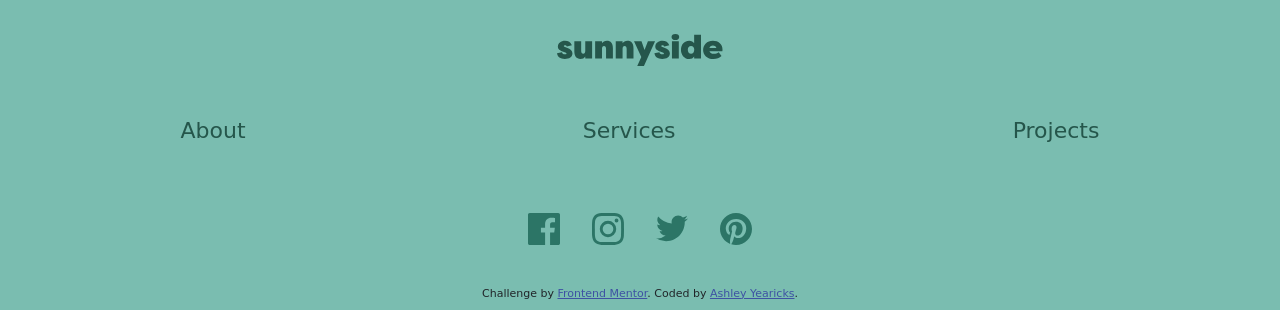
==== commit a58fdb44: ">768 viewport styles added" ====
--- a/public/index.html
+++ b/public/index.html
@@ -25,7 +25,7 @@
   
   <section id="hero" class="navigation p-2">
     
-    <nav class="navbar navbar-expand-md navbar-dark">
+    <nav class="navbar navbar-expand-lg navbar-dark">
       <div class="container">
         <a class="navbar-brand" href="#"><img src="./assets/images/logo.svg" alt="sunnyside"></a>
         <button class="navbar-toggler border-0" type="button" data-bs-toggle="collapse" data-bs-target="#mobile-menu" aria-controls="mobile-menu" aria-expanded="false" aria-label="Toggle navigation">
@@ -33,7 +33,7 @@
         </button>
         <div class="collapse navbar-collapse" id="mobile-menu">
           <div id="mobile-menu-flair"></div>
-          <ul class="navbar-nav me-auto mb-2 mb-md-0">
+          <ul class="navbar-nav me-auto mb-2 mb-lg-0">
             <li class="nav-item">
               <a class="nav-link" href="#">About</a>
             </li>
@@ -61,50 +61,46 @@
 
   <section id="transform" class="container-fluid learn">
     <div class="row">
-      <div class="col-12 col-md-6 order-2 order-md-1 text-center px-4">
+      <div class="col-12 col-md-6 order-2 order-md-1 text-center text-md-start px-4 py-md-5">
         <h2>Transform your brand</h2>
         <p>We are a full-service creative agency specializing in helping brands grow fast. 
           Engage your clients through compelling visuals that do most of the marketing for you.</p>
           <a href="http://" class="learn-more">Learn more</a>
           <hr class="learn-hr yellow-learn">
       </div>
-      <div class="col-12 col-md-6 order-1 order-md-2 p-0 text-sm-center">
-        <img src="./assets/images/mobile/image-transform.jpg" alt="egg" class="image-learn">
-      </div>
-    </div>
-  </section>
-
-  <section id="stand-out" class="container learn">
-    <div class="row">
-      <div class="col-12 col-md-6 order-2 text-center px-4">
+      <div class="col-12 col-md-6 order-1 order-md-2 p-0 align-self-md-center">
+        <img src="./assets/images/mobile/image-transform.jpg" alt="egg" class="image-learn egg">
+      </div>
+    </div>
+  </section>
+
+  <section id="stand-out" class="container-fluid learn">
+    <div class="row">
+      <div class="col-12 col-md-6 order-2 text-center text-md-end px-4">
         <h2>Stand out to the right audience</h2>
         <p>Using a collaborative formula of designers, researchers, photographers, videographers, and copywriters, we’ll build and extend your brand in digital places. </p>
         <a href="http://" class="learn-more">Learn more</a>
         <hr class="learn-hr red-learn">
       </div>
-      <div class="col-12 col-md-6 order-1 p-0">
-        <img src="./assets/images/mobile/image-stand-out.jpg" alt="cup" class="image-learn">
+      <div class="col-12 col-md-6 order-1 p-0 align-self-md-center">
+        <img src="./assets/images/mobile/image-stand-out.jpg" alt="cup" class="image-learn cup">
       </div>  
   </section>
   
 
-  <section id="graphic-design" class="container design-photo">
-    <div class="row">
-      <div class="col-12 col-md-6 px-4 graphic">
-        <h2>Graphic Design</h2>
-        <p>Great design makes you memorable. We deliver artwork that underscores your brand message and captures potential clients’ attention.</p>
-      </div>
-    </div>
-  </section>
-
-  <section id="photography" class="container design-photo">
-    <div class="row">
-      <div class="col-12 col-md-6 px-4 photo">
-        <h2>Photography</h2>
-        <p>Increase your credibility by getting the most stunning, high-quality photos that improve your business image.</p>
-      </div>
-    </div>
-  </section>
+  <section id="design" class="container-fluid">
+    <div class="row">
+        <div class="col-12 col-md-6 order-1 px-4 design-photo" id="graphic">
+          <h2>Graphic Design</h2>
+          <p>Great design makes you memorable. We deliver artwork that underscores your brand message and captures potential clients’ attention.</p>
+        </div> 
+        <div class="col-12 col-md-6 order-2 px-4 design-photo" id="photo">
+          <h2>Photography</h2>
+          <p>Increase your credibility by getting the most stunning, high-quality photos that improve your business image.</p>
+        </div>
+    </div>
+  </section>
+  
 
   
   <section id="client-feedback" class="container text-center">
@@ -139,7 +135,7 @@
   <footer class="container-fluid">
     
     <!-- Footer Gallery Specific to Mobile View -->
-    <div id="mobile-gallery" class="d-md-none">
+    <div id="mobile-gallery" class="d-lg-none">
         <div class="row">
           <div class="col-6">
             <img src="./assets/images/mobile/image-gallery-milkbottles.jpg" alt="Milk Bottles">
@@ -161,17 +157,17 @@
     
 
     <!-- Footer Gallery Specific to Tablet/Desktop View -->
-    <div class="row d-none d-md-flex" id="desktop-gallery">
-      <div class="col-md-3">
+    <div class="row d-none d-lg-flex" id="desktop-gallery">
+      <div class="col-md-6">
         <img src="./assets/images/desktop/image-gallery-milkbottles.jpg" alt="Milk Bottles">
       </div>
-      <div class="col-md-3">
+      <div class="col-md-6">
         <img src="./assets/images/desktop/image-gallery-orange.jpg" alt="Orange Slice on Plate">
       </div>
-      <div class="col-md-3">
+      <div class="col-md-6">
         <img src="./assets/images/desktop/image-gallery-cone.jpg" alt="Empty Ice Cream Cone">
       </div>
-      <div class="col-md-3">
+      <div class="col-md-6">
         <img src="./assets/images/desktop/image-gallery-sugarcubes.jpg" alt="Stacked Sugar Cubes">
       </div>
     </div>
--- a/public/assets/styles.css
+++ b/public/assets/styles.css
@@ -150,15 +150,17 @@
 
 /* |> Non-link Blocks */
 
-#graphic-design {
+#graphic{
     background-image: url(./images/mobile/image-graphic-design.jpg);
-}
-
-#photography {
+    color: var(--darkCyanText);
+}
+
+#photo {
     background-image: url(./images/mobile/image-photography.jpg);
-}
-
-.design-photo {
+    color: var(--darkBlueText);
+}
+
+#design .design-photo {
     max-width: 100%;
     background-size: cover;
     background-position: top;
@@ -167,8 +169,8 @@
     padding-bottom: 3rem;
 }
 
-.design-photo h2 {
-    margin-top: 45vh;
+#design .design-photo h2 {
+    margin-top: 50vh;
     margin-bottom: 2rem;
     text-align: center;
     font-family: var(--fraunces);
@@ -176,15 +178,7 @@
     font-size: 28px;
 }
 
-#graphic-design{
-    color: var(--darkCyanText);
-}
-
-#photography{
-    color: var(--darkBlueText);
-}
-
-.design-photo p {
+#design .design-photo p {
     text-align: center;
     font-family: var(--barlow);
     opacity: 90%;
@@ -307,24 +301,124 @@
     }
 
 
+    /* |> Learn */
+
+    .learn .image-learn{
+        max-width: 80%;
+        margin-top: 3rem;
+    }
+
+
     /* |> Non-link Blocks >=576px */
 
-    .design-photo {
+    #design {
+        margin: 0;
+    }
+
+    #design .design-photo {
         min-height: 100vh;
     }
 
-    .design-photo .graphic h2 {
-        margin-top: 15vh;
-    }
-
-    .design-photo .photo h2{
-        margin-top: 50vh;
-    }
+    #design .design-photo h2 {
+        margin-top: 3rem;
+    }
+
+    #design .design-photo#photo h2{
+        margin-top: 12rem;
+    } 
+
 }
 
 /* || >= 768px Display  */
 
 @media (min-width: 768px) {
+
+    #hero {
+        background-image: url(./images/desktop/image-header.jpg);
+        background-attachment: unset;
+        height: 60vh;
+    } 
+
+    #hero h1 {
+        margin-top: 7rem;
+    }
+
+
+    /* |>Mobile Menu */
+
+    #hero #mobile-menu .navbar-nav{
+        min-width: 88.5vw;
+    }
+
+    #hero #mobile-menu .nav-link {
+        margin-top: 2rem;
+    }
+
+    #hero #mobile-menu .nav-item:last-child .nav-link {
+        margin: 2.5rem auto;
+    }
+
+    #mobile-menu-flair {
+        margin-left: 85.3vw;
+    }
+
+
+    /* |> Learn */
+
+    .learn .image-learn{
+        max-width: 90%;
+    }
+
+    .learn .learn-hr {
+        margin: -8px 0 0 -2px;
+    }
+
+    .learn .learn-hr.red-learn {
+        margin: -8px -2px 0 auto;
+    }
+
+
+    /* |> Non-link Blocks */
+
+    #design .design-photo {
+        background-size: contain;
+        min-height: 100%;
+    }
+
+    #design .design-photo h2 {
+        margin-top: 25rem;
+    }
+
+    #design .design-photo#photo h2{
+        margin-top: 25rem;
+    }
+
+    /* |> Footer Gallery */
+
+    #mobile-gallery .row div{
+        padding: 0;
+    }
+    
+    #mobile-gallery img {
+        width: 100%;
+    }
+
+    
+    /*  |> Footer Navigation */
+
+    #footer-nav a {
+        font-size: 22px;
+    }
+
+    #footer-nav #social-nav li a img {
+        width: 2rem;
+    }
+
+}
+
+/* || >= 992px Display  */
+
+@media (min-width: 992px) {
 
 
     #hero {
@@ -564,9 +658,10 @@
     }
 }
 
-/* || >= 992px Display  */
-
-@media (min-width: 992px) {
+/* || >= 1200px Display  */
+
+@media (min-width: 1200px) {
+
 
 
     #hero {
@@ -804,12 +899,13 @@
     .attribution a {
         color: hsl(228, 45%, 44%); 
     }
-}
-
-/* || >= 1200px Display  */
-
-@media (min-width: 1200px) {
-
+
+}
+
+
+/* || >= 1440px Display  */
+
+@media (min-width: 1440px) {
 
 
     #hero {
@@ -1047,248 +1143,4 @@
     .attribution a {
         color: hsl(228, 45%, 44%); 
     }
-
-}
-
-
-/* || >= 1440px Display  */
-
-@media (min-width: 1440px) {
-
-
-    #hero {
-        background-image: url(./images/mobile/image-header.jpg);
-        background-size: cover;
-        background-position: center center;
-        background-repeat: no-repeat;
-        min-height: 70vh;
-        font-family: var(--fraunces);
-    }
-
-    #hero nav button span.navbar-toggler-icon {
-        background-image: url("data:image/svg+xml,%3csvg xmlns='http://www.w3.org/2000/svg' viewBox='0 0 30 30'%3e%3cpath stroke='rgba%28255, 255, 255, 1%29' stroke-linecap='round' stroke-miterlimit='10' stroke-width='2' d='M4 7h22M4 15h22M4 23h22'/%3e%3c/svg%3e");
-    }
-
-    #hero h1 {
-        text-transform: uppercase;
-        color: white;
-        font-size: 40px;
-        letter-spacing: .5rem;
-        text-align: center;
-    }
-
-
-    /* |>Mobile Menu */
-
-    #hero #mobile-menu .navbar-nav{
-        background-color: var(--white);
-        position: absolute;
-        min-width: 85vw;
-        min-height: 40vh;
-        margin: 3rem 0;
-        padding: 1rem 0;
-        text-align: center;
-    }
-
-    #hero #mobile-menu .nav-link {
-        font-family: var(--barlow);
-        font-size: 20px;
-        padding: 1rem;
-        font-weight: 600;
-        color: var(--grayBlue);
-    }
-
-    #hero #mobile-menu .nav-item:last-child .nav-link {
-        background-color: var(--yellow);
-        font-family: var(--fraunces);
-        font-size: 18px;
-        text-transform: uppercase;
-        color: var(--darkBlueText);
-        width: 150px;
-        border-radius: 30px;
-        margin: 1.5rem auto;
-    }
-
-    #mobile-menu-flair {
-        position: absolute;
-        margin-top: 1.5rem;
-        margin-left: 78.5vw;
-        border-right: 25px solid var(--white);
-        border-bottom: 25px solid transparent;
-        border-top: 25px solid transparent;
-    }
-
-    /* |> Learn */
-
-    .learn{
-        margin-bottom: 3rem;
-    }
-
-    .learn h2 {
-        margin-top: 3rem;
-        font-family: var(--fraunces);
-        font-size: 32px;
-        color: var(--veryDarkBlue);
-    }
-
-    .learn p {
-        font-family: var(--barlow);
-        line-height: 2rem;
-        color: var(--grayBlue);
-        margin: 2rem 0;
-    }
-
-    .learn .learn-more {
-        text-decoration: none;
-        font-family: var(--fraunces);
-        font-size: 16px;
-        letter-spacing: 2px;
-        text-transform: uppercase;
-        color: var(--veryDarkBlue);
-    }
-
-    .learn .learn-hr {
-        height: 10px;
-        width: 140px;
-        border-radius: 20px;
-        margin: -8px auto 0 auto;
-    }
-
-    .learn .yellow-learn {
-        background-color: var(--yellow);
-    }
-
-    .learn .red-learn {
-        background-color: var(--softRed);
-    }
-
-    .learn .image-learn{
-        max-width: 100%;
-    }
-
-    /* |> Non-link Blocks */
-
-    #graphic-design {
-        background-image: url(./images/mobile/image-graphic-design.jpg);
-    }
-
-    #photography {
-        background-image: url(./images/mobile/image-photography.jpg);
-    }
-
-    .design-photo {
-        max-width: 100%;
-        background-size: cover;
-        background-position: top;
-        background-repeat: no-repeat;
-        min-height: 70vh;
-        padding-bottom: 3rem;
-    }
-
-    .design-photo h2 {
-        margin-top: 45vh;
-        margin-bottom: 2rem;
-        text-align: center;
-        font-family: var(--fraunces);
-        font-weight: 900;
-        font-size: 28px;
-    }
-
-    #graphic-design{
-        color: var(--darkCyanText);
-    }
-
-    #photography{
-        color: var(--darkBlueText);
-    }
-
-    .design-photo p {
-        text-align: center;
-        font-family: var(--barlow);
-        opacity: 90%;
-    }
-
-
-    /* |> Client Testimonials */
-
-    #client-feedback h2{
-        margin: 3.5rem 0;
-        text-transform: uppercase;
-        font-family: var(--fraunces);
-        font-weight: 700;
-        font-size: 16px;
-        letter-spacing: 3px;
-        color: var(--grayBlue);
-    }
-
-    #client-feedback .feedback {
-        margin-bottom: 4rem;
-    }
-
-    #client-feedback .client-photo {
-        border-radius: 50%;
-        max-width: 80px;
-        margin-bottom: 2rem;
-    }
-
-    #client-feedback .client-text {
-        font-family: var(--barlow);
-        font-weight: 400;
-        color: var(--darkGrayBlue);
-    }
-
-    #client-feedback .client-name {
-        font-family: var(--fraunces);
-        font-weight: 900;
-        color: var(--veryDarkBlue);
-    }
-
-    #client-feedback .client-role {
-        font-family: var(--barlow);
-        font-size: 14px;
-        color: var(--grayBlue);
-    }
-
-    /* |> Footer Gallery */
-
-    #mobile-gallery .row div{
-        padding: 0;
-    }
-
-    #mobile-gallery img {
-        max-width: 100%;
-    }
-
-    /*  |> Footer Navigation */
-
-    footer {
-        background-color: var(--darkCyanFooter);
-    }
-
-    footer #footer-logo {
-        height: 32px;
-        margin: 4rem 0 2.5rem 0;
-    }
-
-    #footer-nav {
-        min-height: 20vh;
-    }
-
-    #footer-nav a {
-        color: var(--darkCyanText);
-    }
-
-    #footer-nav #social-nav {
-        margin-top: 3rem;
-    }
-
-    /* |> Attribution */
-
-    .attribution {
-        font-size: 11px; text-align: center; 
-    }
-
-    .attribution a {
-        color: hsl(228, 45%, 44%); 
-    }
 }
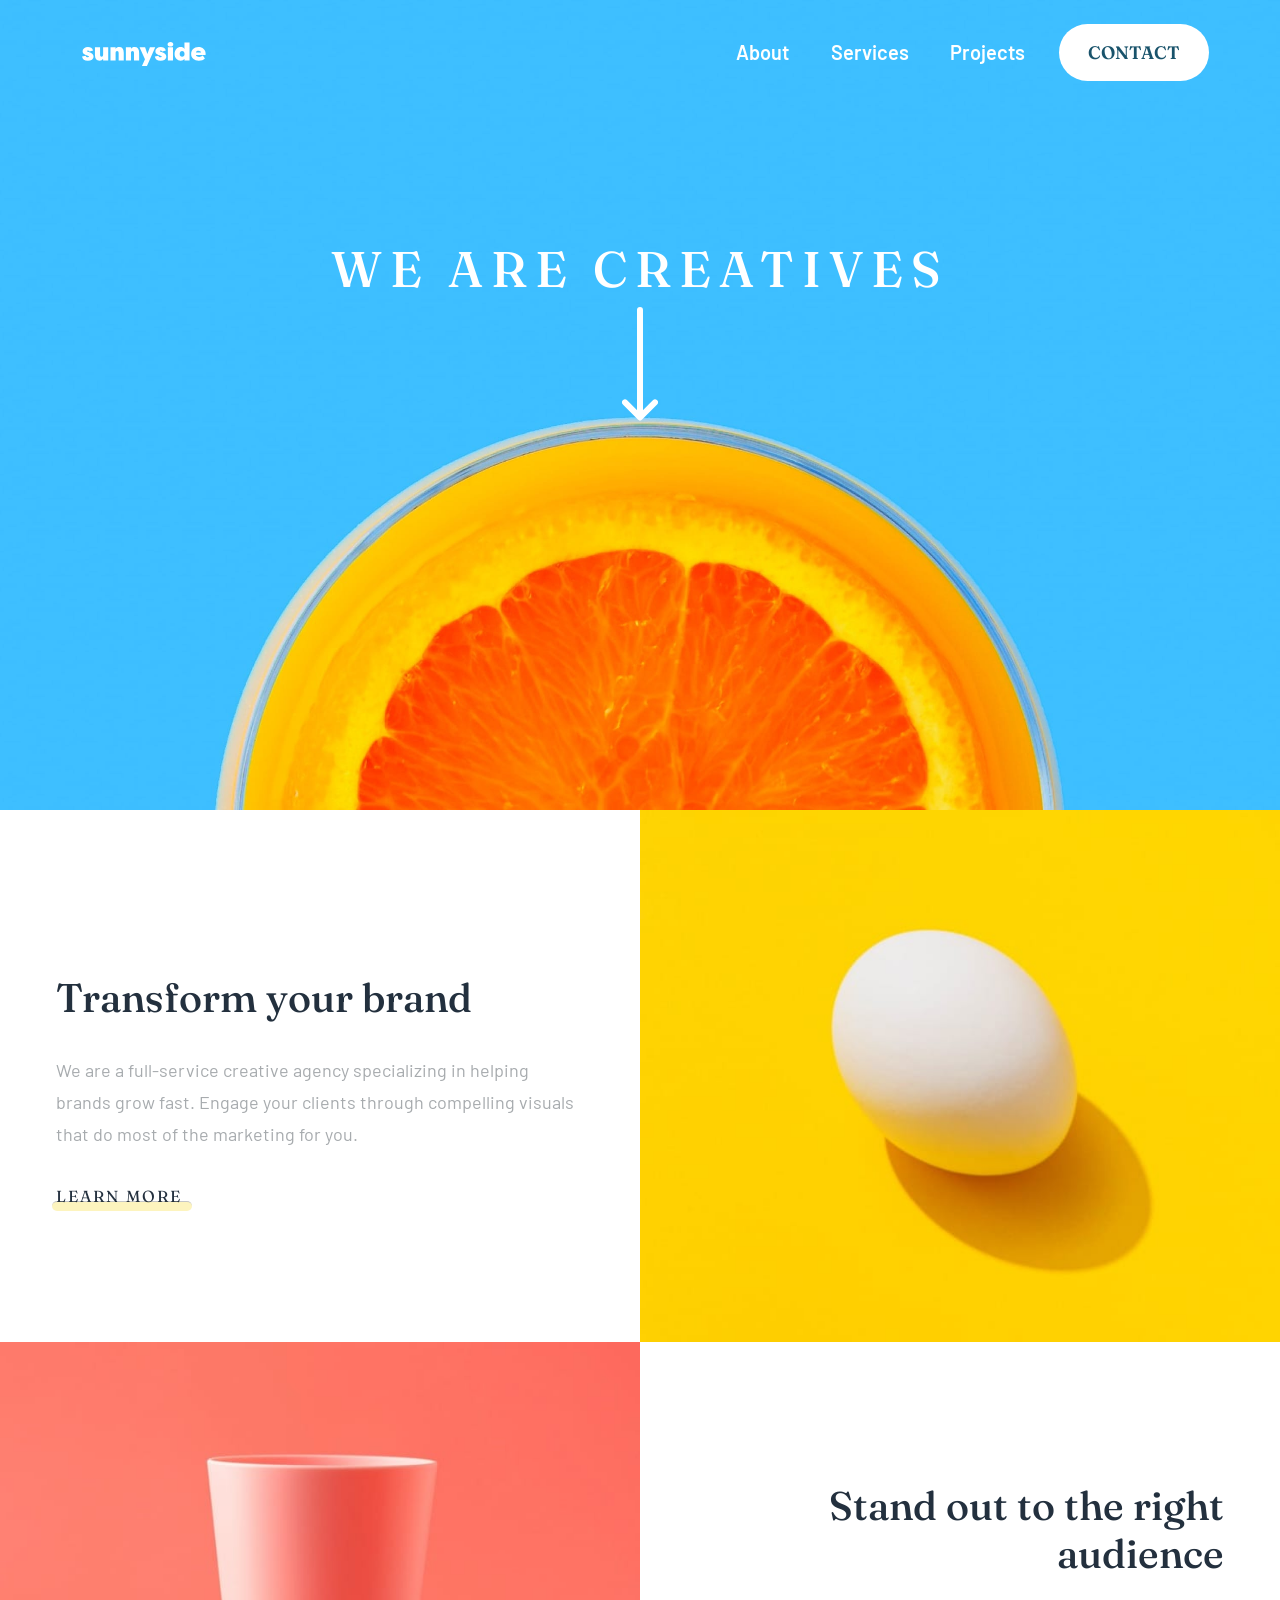
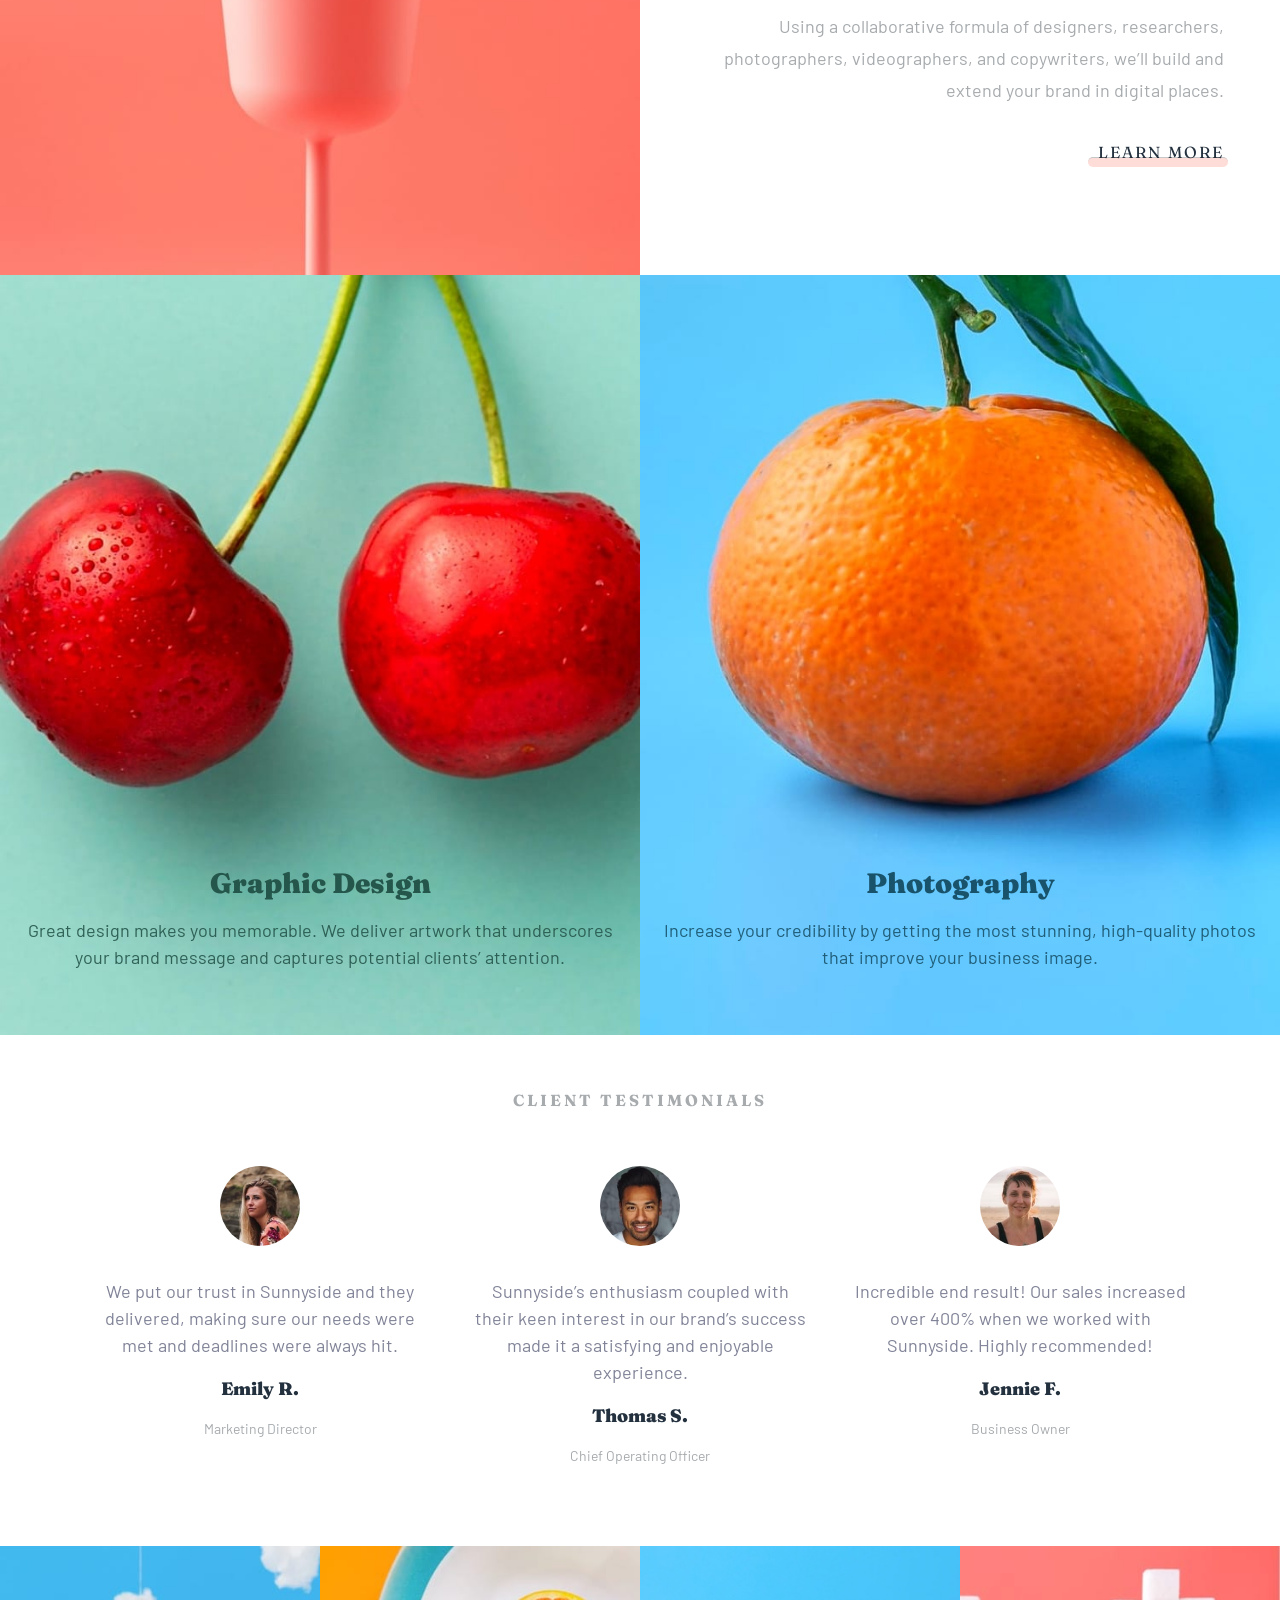
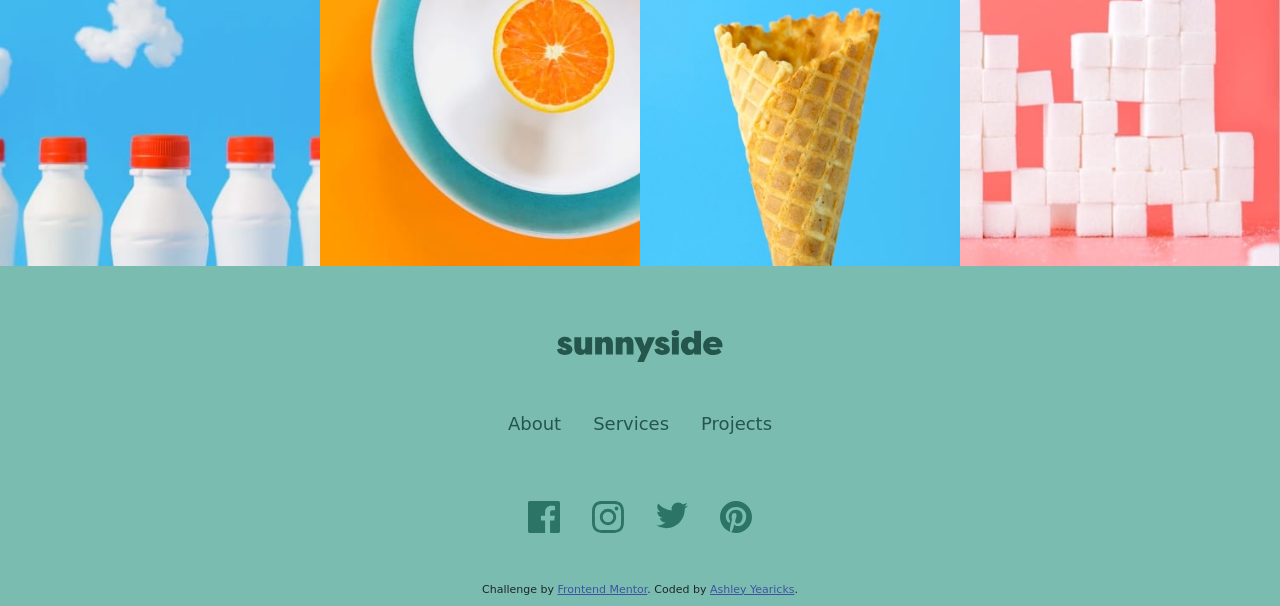
==== commit c1a78fe9: "992vp and 1440vp styles added" ====
--- a/public/index.html
+++ b/public/index.html
@@ -23,17 +23,17 @@
 <body>
 
   
-  <section id="hero" class="navigation p-2">
+  <section id="hero" class="navigation p-2 pt-lg-4">
     
     <nav class="navbar navbar-expand-lg navbar-dark">
       <div class="container">
         <a class="navbar-brand" href="#"><img src="./assets/images/logo.svg" alt="sunnyside"></a>
-        <button class="navbar-toggler border-0" type="button" data-bs-toggle="collapse" data-bs-target="#mobile-menu" aria-controls="mobile-menu" aria-expanded="false" aria-label="Toggle navigation">
+        <button class="navbar-toggler border-0" type="button" data-bs-toggle="collapse" data-bs-target="#menu" aria-controls="menu" aria-expanded="false" aria-label="Toggle navigation">
           <span class="navbar-toggler-icon"></span>
         </button>
-        <div class="collapse navbar-collapse" id="mobile-menu">
+        <div class="collapse navbar-collapse" id="menu">
           <div id="mobile-menu-flair"></div>
-          <ul class="navbar-nav me-auto mb-2 mb-lg-0">
+          <ul class="navbar-nav mb-2 mb-lg-0">
             <li class="nav-item">
               <a class="nav-link" href="#">About</a>
             </li>
@@ -61,7 +61,7 @@
 
   <section id="transform" class="container-fluid learn">
     <div class="row">
-      <div class="col-12 col-md-6 order-2 order-md-1 text-center text-md-start px-4 py-md-5">
+      <div class="col-12 col-md-6 order-2 order-md-1 text-center text-md-start px-4 align-self-lg-center">
         <h2>Transform your brand</h2>
         <p>We are a full-service creative agency specializing in helping brands grow fast. 
           Engage your clients through compelling visuals that do most of the marketing for you.</p>
@@ -76,7 +76,7 @@
 
   <section id="stand-out" class="container-fluid learn">
     <div class="row">
-      <div class="col-12 col-md-6 order-2 text-center text-md-end px-4">
+      <div class="col-12 col-md-6 order-2 text-center text-md-end px-4 align-self-lg-center">
         <h2>Stand out to the right audience</h2>
         <p>Using a collaborative formula of designers, researchers, photographers, videographers, and copywriters, we’ll build and extend your brand in digital places. </p>
         <a href="http://" class="learn-more">Learn more</a>
@@ -134,41 +134,22 @@
 
   <footer class="container-fluid">
     
-    <!-- Footer Gallery Specific to Mobile View -->
-    <div id="mobile-gallery" class="d-lg-none">
+    <!-- Footer Gallery -->
+    <div id="footer-gallery">
         <div class="row">
-          <div class="col-6">
+          <div class="col-6 col-md-3">
             <img src="./assets/images/mobile/image-gallery-milkbottles.jpg" alt="Milk Bottles">
           </div>
-          <div class="col-6">
+          <div class="col-6 col-md-3">
             <img src="./assets/images/mobile/image-gallery-orange.jpg" alt="Orange Slice on Plate">
           </div>
-        </div>
-        <div class="row">
-          <div class="col-6">
+          <div class="col-6 col-md-3">
             <img src="./assets/images/mobile/image-gallery-cone.jpg" alt="Empty Ice Cream Cone">
           </div>
-          <div class="col-6">
+          <div class="col-6 col-md-3">
             <img src="./assets/images/mobile/image-gallery-sugar-cubes.jpg" alt="Stacked Sugar Cubes">
           </div>
         </div>
-      </div>
-    </div>
-    
-
-    <!-- Footer Gallery Specific to Tablet/Desktop View -->
-    <div class="row d-none d-lg-flex" id="desktop-gallery">
-      <div class="col-md-6">
-        <img src="./assets/images/desktop/image-gallery-milkbottles.jpg" alt="Milk Bottles">
-      </div>
-      <div class="col-md-6">
-        <img src="./assets/images/desktop/image-gallery-orange.jpg" alt="Orange Slice on Plate">
-      </div>
-      <div class="col-md-6">
-        <img src="./assets/images/desktop/image-gallery-cone.jpg" alt="Empty Ice Cream Cone">
-      </div>
-      <div class="col-md-6">
-        <img src="./assets/images/desktop/image-gallery-sugarcubes.jpg" alt="Stacked Sugar Cubes">
       </div>
     </div>
 
@@ -181,7 +162,7 @@
 
     <!-- Footer Social and Regular Links -->
     <nav id="footer-nav">
-      <ul class="nav justify-content-around">
+      <ul class="nav justify-content-around justify-content-lg-center">
         <li class="nav-item"><a href="" class="nav-link">About</a></li>
         <li class="nav-item"><a href="" class="nav-link">Services</a></li>
         <li class="nav-item"><a href="" class="nav-link">Projects</a></li>
--- a/public/assets/styles.css
+++ b/public/assets/styles.css
@@ -62,17 +62,25 @@
 
 /* |>Mobile Menu */
 
-#hero #mobile-menu .navbar-nav{
+#hero #menu .navbar-nav{
     background-color: var(--white);
     position: absolute;
-    min-width: 85vw;
-    min-height: 40vh;
-    margin: 3rem 0;
-    padding: 1rem 0;
+    width: 90%;
+    left: 5%;
+    margin-top: 2rem;
     text-align: center;
 }
 
-#hero #mobile-menu .nav-link {
+#mobile-menu-flair {
+    position: absolute;
+    top: 100%;
+    right: 5%;
+    border-right: 25px solid var(--white);
+    border-bottom: 25px solid transparent;
+    border-top: 25px solid transparent;
+}
+
+#hero #menu .nav-link {
     font-family: var(--barlow);
     font-size: 20px;
     padding: 1rem;
@@ -80,7 +88,7 @@
     color: var(--grayBlue);
 }
 
-#hero #mobile-menu .nav-item:last-child .nav-link {
+#hero #menu .nav-item:last-child .nav-link {
     background-color: var(--yellow);
     font-family: var(--fraunces);
     font-size: 18px;
@@ -91,14 +99,7 @@
     margin: 1.5rem auto;
 }
 
-#mobile-menu-flair {
-    position: absolute;
-    margin-top: 1.5rem;
-    margin-left: 78.5vw;
-    border-right: 25px solid var(--white);
-    border-bottom: 25px solid transparent;
-    border-top: 25px solid transparent;
-}
+
 
 /* |> Learn */
 
@@ -170,8 +171,8 @@
 }
 
 #design .design-photo h2 {
-    margin-top: 50vh;
-    margin-bottom: 2rem;
+    margin-top: 100%;
+    margin-bottom: 1rem;
     text-align: center;
     font-family: var(--fraunces);
     font-weight: 900;
@@ -227,11 +228,11 @@
 
 /* |> Footer Gallery */
 
-#mobile-gallery .row div{
+#footer-gallery .row div{
     padding: 0;
 }
 
-#mobile-gallery img {
+#footer-gallery img {
     max-width: 100%;
 }
 
@@ -275,98 +276,35 @@
 @media (min-width: 576px) {
     
     #hero {
-        background: url(./images/desktop/image-header.jpg) no-repeat center fixed;
+        background: url(./images/desktop/image-header.jpg) no-repeat center;
         background-size: cover;
     }
 
-
-    /* |> Mobile Menu  >=576px */
-
-    #hero #mobile-menu .navbar-nav{
-        min-width: 75vw;
-        margin: 1rem 0;
-    }
-
-    #hero #mobile-menu .nav-link {    
-        padding: .5rem;
-    }
-
-    #hero #mobile-menu .nav-item:last-child .nav-link {
-        margin: .5rem auto;
-    }
-
-    #mobile-menu-flair {
-        margin-top: -.5rem;
-        margin-left: 71.25vw;
+}
+
+/* || >= 768px Display  */
+
+@media (min-width: 768px) {
+
+
+    #hero h1 {
+        margin-top: 5rem;
     }
 
 
     /* |> Learn */
 
-    .learn .image-learn{
-        max-width: 80%;
-        margin-top: 3rem;
-    }
-
-
-    /* |> Non-link Blocks >=576px */
-
-    #design {
-        margin: 0;
-    }
-
-    #design .design-photo {
-        min-height: 100vh;
-    }
-
-    #design .design-photo h2 {
-        margin-top: 3rem;
-    }
-
-    #design .design-photo#photo h2{
-        margin-top: 12rem;
-    } 
-
-}
-
-/* || >= 768px Display  */
-
-@media (min-width: 768px) {
-
-    #hero {
-        background-image: url(./images/desktop/image-header.jpg);
-        background-attachment: unset;
-        height: 60vh;
-    } 
-
-    #hero h1 {
-        margin-top: 7rem;
-    }
-
-
-    /* |>Mobile Menu */
-
-    #hero #mobile-menu .navbar-nav{
-        min-width: 88.5vw;
-    }
-
-    #hero #mobile-menu .nav-link {
-        margin-top: 2rem;
-    }
-
-    #hero #mobile-menu .nav-item:last-child .nav-link {
-        margin: 2.5rem auto;
-    }
-
-    #mobile-menu-flair {
-        margin-left: 85.3vw;
-    }
-
-
-    /* |> Learn */
-
-    .learn .image-learn{
-        max-width: 90%;
+    .learn{
+        margin-bottom: 0;
+    }
+    
+    .learn h2 {
+        font-size: 28px;
+    }
+    
+    .learn p {
+        font-size: 16px;
+        line-height: 1.5rem;
     }
 
     .learn .learn-hr {
@@ -377,770 +315,124 @@
         margin: -8px -2px 0 auto;
     }
 
-
-    /* |> Non-link Blocks */
+    /*  |> Non-link Blocks */
 
     #design .design-photo {
-        background-size: contain;
-        min-height: 100%;
-    }
-
-    #design .design-photo h2 {
-        margin-top: 25rem;
-    }
-
-    #design .design-photo#photo h2{
-        margin-top: 25rem;
+        min-height: unset;
+    }
+
+}
+
+/* || >= 992px Display  */
+
+@media (min-width: 992px) {
+
+    #hero {
+        min-height: 90vh;
+    }
+
+    /* |>Navigation Menu */
+    #mobile-menu-flair {
+        display: none;
+    }
+
+    #hero #menu .navbar-nav{
+        background-color: transparent;
+        margin-top: 0;
+        justify-content: end;
+        align-items: center;
+    }
+
+    #hero #menu .nav-link {
+        color: var(--white);
+        padding: .5rem;
+        margin-right: 2vw;  
+    }
+
+    #hero #menu .nav-item:last-child .nav-link {
+        background-color: var(--white);
+        padding: 15px 6px;
+        margin: 0;
+    }
+
+    #hero h1 {
+        margin-top: 15vh;
+        font-size: 50px;
+    }
+
+
+    /* |> Learn */
+
+    .learn h2 {
+        font-size: 40px;
+        margin: 2rem;
+    }
+    .learn {
+        margin-bottom: 0;
+    }
+    
+    .learn p {
+        font-size: 18px;
+        line-height: 2rem;
+        margin: 0 2rem 2rem 2rem;
+    }
+
+    .learn .learn-more {
+        margin: 0 2rem 2rem 2rem;
+    }
+
+    .learn .learn-hr {
+        margin: -8px 0 0 28px;
+    }
+
+    .learn .learn-hr.red-learn {
+        margin: -8px 28px 0 auto;
+    }
+
+    /*  |> Footer Navigation */
+
+
+    #footer-nav #social-nav img {
+        width: 2.5vw;
+    }
+
+}
+
+/* || >= 1200px Display  */
+
+@media (min-width: 1200px) {
+  
+
+}
+
+/* || >= 1440px Display  */
+
+@media (min-width: 1440px) {
+
+    /* |> Learn */
+
+    .learn h2, .learn p, .learn .learn-more {
+        padding: 2rem;
+    }
+
+    .learn .learn-hr.yellow-learn {
+        margin: -8px 0 0 60px;
+        background-color: var(--yellow);
+    }
+
+    .learn .learn-hr.red-learn {
+        margin: -8px 60px 0 auto;
+        background-color: var(--softRed);
+    }
+
+    .learn .image-learn{
+        min-width: 100%;
     }
 
     /* |> Footer Gallery */
 
-    #mobile-gallery .row div{
-        padding: 0;
-    }
-    
-    #mobile-gallery img {
-        width: 100%;
-    }
-
-    
-    /*  |> Footer Navigation */
-
-    #footer-nav a {
-        font-size: 22px;
-    }
-
-    #footer-nav #social-nav li a img {
-        width: 2rem;
-    }
-
-}
-
-/* || >= 992px Display  */
-
-@media (min-width: 992px) {
-
-
-    #hero {
-        background-image: url(./images/mobile/image-header.jpg);
-        background-size: cover;
-        background-position: center center;
-        background-repeat: no-repeat;
-        min-height: 70vh;
-        font-family: var(--fraunces);
-    }
-
-    #hero nav button span.navbar-toggler-icon {
-        background-image: url("data:image/svg+xml,%3csvg xmlns='http://www.w3.org/2000/svg' viewBox='0 0 30 30'%3e%3cpath stroke='rgba%28255, 255, 255, 1%29' stroke-linecap='round' stroke-miterlimit='10' stroke-width='2' d='M4 7h22M4 15h22M4 23h22'/%3e%3c/svg%3e");
-    }
-
-    #hero h1 {
-        text-transform: uppercase;
-        color: white;
-        font-size: 40px;
-        letter-spacing: .5rem;
-        text-align: center;
-    }
-
-
-    /* |>Mobile Menu */
-
-    #hero #mobile-menu .navbar-nav{
-        background-color: var(--white);
-        position: absolute;
-        min-width: 85vw;
-        min-height: 40vh;
-        margin: 3rem 0;
-        padding: 1rem 0;
-        text-align: center;
-    }
-
-    #hero #mobile-menu .nav-link {
-        font-family: var(--barlow);
-        font-size: 20px;
-        padding: 1rem;
-        font-weight: 600;
-        color: var(--grayBlue);
-    }
-
-    #hero #mobile-menu .nav-item:last-child .nav-link {
-        background-color: var(--yellow);
-        font-family: var(--fraunces);
-        font-size: 18px;
-        text-transform: uppercase;
-        color: var(--darkBlueText);
-        width: 150px;
-        border-radius: 30px;
-        margin: 1.5rem auto;
-    }
-
-    #mobile-menu-flair {
-        position: absolute;
-        margin-top: 1.5rem;
-        margin-left: 78.5vw;
-        border-right: 25px solid var(--white);
-        border-bottom: 25px solid transparent;
-        border-top: 25px solid transparent;
-    }
-
-    /* |> Learn */
-
-    .learn{
-        margin-bottom: 3rem;
-    }
-
-    .learn h2 {
-        margin-top: 3rem;
-        font-family: var(--fraunces);
-        font-size: 32px;
-        color: var(--veryDarkBlue);
-    }
-
-    .learn p {
-        font-family: var(--barlow);
-        line-height: 2rem;
-        color: var(--grayBlue);
-        margin: 2rem 0;
-    }
-
-    .learn .learn-more {
-        text-decoration: none;
-        font-family: var(--fraunces);
-        font-size: 16px;
-        letter-spacing: 2px;
-        text-transform: uppercase;
-        color: var(--veryDarkBlue);
-    }
-
-    .learn .learn-hr {
-        height: 10px;
-        width: 140px;
-        border-radius: 20px;
-        margin: -8px auto 0 auto;
-    }
-
-    .learn .yellow-learn {
-        background-color: var(--yellow);
-    }
-
-    .learn .red-learn {
-        background-color: var(--softRed);
-    }
-
-    .learn .image-learn{
-        max-width: 100%;
-    }
-
-    /* |> Non-link Blocks */
-
-    #graphic-design {
-        background-image: url(./images/mobile/image-graphic-design.jpg);
-    }
-
-    #photography {
-        background-image: url(./images/mobile/image-photography.jpg);
-    }
-
-    .design-photo {
-        max-width: 100%;
-        background-size: cover;
-        background-position: top;
-        background-repeat: no-repeat;
-        min-height: 70vh;
-        padding-bottom: 3rem;
-    }
-
-    .design-photo h2 {
-        margin-top: 45vh;
-        margin-bottom: 2rem;
-        text-align: center;
-        font-family: var(--fraunces);
-        font-weight: 900;
-        font-size: 28px;
-    }
-
-    #graphic-design{
-        color: var(--darkCyanText);
-    }
-
-    #photography{
-        color: var(--darkBlueText);
-    }
-
-    .design-photo p {
-        text-align: center;
-        font-family: var(--barlow);
-        opacity: 90%;
-    }
-
-
-    /* |> Client Testimonials */
-
-    #client-feedback h2{
-        margin: 3.5rem 0;
-        text-transform: uppercase;
-        font-family: var(--fraunces);
-        font-weight: 700;
-        font-size: 16px;
-        letter-spacing: 3px;
-        color: var(--grayBlue);
-    }
-
-    #client-feedback .feedback {
-        margin-bottom: 4rem;
-    }
-
-    #client-feedback .client-photo {
-        border-radius: 50%;
-        max-width: 80px;
-        margin-bottom: 2rem;
-    }
-
-    #client-feedback .client-text {
-        font-family: var(--barlow);
-        font-weight: 400;
-        color: var(--darkGrayBlue);
-    }
-
-    #client-feedback .client-name {
-        font-family: var(--fraunces);
-        font-weight: 900;
-        color: var(--veryDarkBlue);
-    }
-
-    #client-feedback .client-role {
-        font-family: var(--barlow);
-        font-size: 14px;
-        color: var(--grayBlue);
-    }
-
-    /* |> Footer Gallery */
-
-    #mobile-gallery .row div{
-        padding: 0;
-    }
-
-    #mobile-gallery img {
-        max-width: 100%;
-    }
-
-    /*  |> Footer Navigation */
-
-    footer {
-        background-color: var(--darkCyanFooter);
-    }
-
-    footer #footer-logo {
-        height: 32px;
-        margin: 4rem 0 2.5rem 0;
-    }
-
-    #footer-nav {
-        min-height: 20vh;
-    }
-
-    #footer-nav a {
-        color: var(--darkCyanText);
-    }
-
-    #footer-nav #social-nav {
-        margin-top: 3rem;
-    }
-
-    /* |> Attribution */
-
-    .attribution {
-        font-size: 11px; text-align: center; 
-    }
-
-    .attribution a {
-        color: hsl(228, 45%, 44%); 
-    }
-}
-
-/* || >= 1200px Display  */
-
-@media (min-width: 1200px) {
-
-
-
-    #hero {
-        background-image: url(./images/mobile/image-header.jpg);
-        background-size: cover;
-        background-position: center center;
-        background-repeat: no-repeat;
-        min-height: 70vh;
-        font-family: var(--fraunces);
-    }
-
-    #hero nav button span.navbar-toggler-icon {
-        background-image: url("data:image/svg+xml,%3csvg xmlns='http://www.w3.org/2000/svg' viewBox='0 0 30 30'%3e%3cpath stroke='rgba%28255, 255, 255, 1%29' stroke-linecap='round' stroke-miterlimit='10' stroke-width='2' d='M4 7h22M4 15h22M4 23h22'/%3e%3c/svg%3e");
-    }
-
-    #hero h1 {
-        text-transform: uppercase;
-        color: white;
-        font-size: 40px;
-        letter-spacing: .5rem;
-        text-align: center;
-    }
-
-
-    /* |>Mobile Menu */
-
-    #hero #mobile-menu .navbar-nav{
-        background-color: var(--white);
-        position: absolute;
-        min-width: 85vw;
-        min-height: 40vh;
-        margin: 3rem 0;
-        padding: 1rem 0;
-        text-align: center;
-    }
-
-    #hero #mobile-menu .nav-link {
-        font-family: var(--barlow);
-        font-size: 20px;
-        padding: 1rem;
-        font-weight: 600;
-        color: var(--grayBlue);
-    }
-
-    #hero #mobile-menu .nav-item:last-child .nav-link {
-        background-color: var(--yellow);
-        font-family: var(--fraunces);
-        font-size: 18px;
-        text-transform: uppercase;
-        color: var(--darkBlueText);
-        width: 150px;
-        border-radius: 30px;
-        margin: 1.5rem auto;
-    }
-
-    #mobile-menu-flair {
-        position: absolute;
-        margin-top: 1.5rem;
-        margin-left: 78.5vw;
-        border-right: 25px solid var(--white);
-        border-bottom: 25px solid transparent;
-        border-top: 25px solid transparent;
-    }
-
-    /* |> Learn */
-
-    .learn{
-        margin-bottom: 3rem;
-    }
-
-    .learn h2 {
-        margin-top: 3rem;
-        font-family: var(--fraunces);
-        font-size: 32px;
-        color: var(--veryDarkBlue);
-    }
-
-    .learn p {
-        font-family: var(--barlow);
-        line-height: 2rem;
-        color: var(--grayBlue);
-        margin: 2rem 0;
-    }
-
-    .learn .learn-more {
-        text-decoration: none;
-        font-family: var(--fraunces);
-        font-size: 16px;
-        letter-spacing: 2px;
-        text-transform: uppercase;
-        color: var(--veryDarkBlue);
-    }
-
-    .learn .learn-hr {
-        height: 10px;
-        width: 140px;
-        border-radius: 20px;
-        margin: -8px auto 0 auto;
-    }
-
-    .learn .yellow-learn {
-        background-color: var(--yellow);
-    }
-
-    .learn .red-learn {
-        background-color: var(--softRed);
-    }
-
-    .learn .image-learn{
-        max-width: 100%;
-    }
-
-    /* |> Non-link Blocks */
-
-    #graphic-design {
-        background-image: url(./images/mobile/image-graphic-design.jpg);
-    }
-
-    #photography {
-        background-image: url(./images/mobile/image-photography.jpg);
-    }
-
-    .design-photo {
-        max-width: 100%;
-        background-size: cover;
-        background-position: top;
-        background-repeat: no-repeat;
-        min-height: 70vh;
-        padding-bottom: 3rem;
-    }
-
-    .design-photo h2 {
-        margin-top: 45vh;
-        margin-bottom: 2rem;
-        text-align: center;
-        font-family: var(--fraunces);
-        font-weight: 900;
-        font-size: 28px;
-    }
-
-    #graphic-design{
-        color: var(--darkCyanText);
-    }
-
-    #photography{
-        color: var(--darkBlueText);
-    }
-
-    .design-photo p {
-        text-align: center;
-        font-family: var(--barlow);
-        opacity: 90%;
-    }
-
-
-    /* |> Client Testimonials */
-
-    #client-feedback h2{
-        margin: 3.5rem 0;
-        text-transform: uppercase;
-        font-family: var(--fraunces);
-        font-weight: 700;
-        font-size: 16px;
-        letter-spacing: 3px;
-        color: var(--grayBlue);
-    }
-
-    #client-feedback .feedback {
-        margin-bottom: 4rem;
-    }
-
-    #client-feedback .client-photo {
-        border-radius: 50%;
-        max-width: 80px;
-        margin-bottom: 2rem;
-    }
-
-    #client-feedback .client-text {
-        font-family: var(--barlow);
-        font-weight: 400;
-        color: var(--darkGrayBlue);
-    }
-
-    #client-feedback .client-name {
-        font-family: var(--fraunces);
-        font-weight: 900;
-        color: var(--veryDarkBlue);
-    }
-
-    #client-feedback .client-role {
-        font-family: var(--barlow);
-        font-size: 14px;
-        color: var(--grayBlue);
-    }
-
-    /* |> Footer Gallery */
-
-    #mobile-gallery .row div{
-        padding: 0;
-    }
-
-    #mobile-gallery img {
-        max-width: 100%;
-    }
-
-    /*  |> Footer Navigation */
-
-    footer {
-        background-color: var(--darkCyanFooter);
-    }
-
-    footer #footer-logo {
-        height: 32px;
-        margin: 4rem 0 2.5rem 0;
-    }
-
-    #footer-nav {
-        min-height: 20vh;
-    }
-
-    #footer-nav a {
-        color: var(--darkCyanText);
-    }
-
-    #footer-nav #social-nav {
-        margin-top: 3rem;
-    }
-
-    /* |> Attribution */
-
-    .attribution {
-        font-size: 11px; text-align: center; 
-    }
-
-    .attribution a {
-        color: hsl(228, 45%, 44%); 
-    }
-
-}
-
-
-/* || >= 1440px Display  */
-
-@media (min-width: 1440px) {
-
-
-    #hero {
-        background-image: url(./images/mobile/image-header.jpg);
-        background-size: cover;
-        background-position: center center;
-        background-repeat: no-repeat;
-        min-height: 70vh;
-        font-family: var(--fraunces);
-    }
-
-    #hero nav button span.navbar-toggler-icon {
-        background-image: url("data:image/svg+xml,%3csvg xmlns='http://www.w3.org/2000/svg' viewBox='0 0 30 30'%3e%3cpath stroke='rgba%28255, 255, 255, 1%29' stroke-linecap='round' stroke-miterlimit='10' stroke-width='2' d='M4 7h22M4 15h22M4 23h22'/%3e%3c/svg%3e");
-    }
-
-    #hero h1 {
-        text-transform: uppercase;
-        color: white;
-        font-size: 40px;
-        letter-spacing: .5rem;
-        text-align: center;
-    }
-
-
-    /* |>Mobile Menu */
-
-    #hero #mobile-menu .navbar-nav{
-        background-color: var(--white);
-        position: absolute;
-        min-width: 85vw;
-        min-height: 40vh;
-        margin: 3rem 0;
-        padding: 1rem 0;
-        text-align: center;
-    }
-
-    #hero #mobile-menu .nav-link {
-        font-family: var(--barlow);
-        font-size: 20px;
-        padding: 1rem;
-        font-weight: 600;
-        color: var(--grayBlue);
-    }
-
-    #hero #mobile-menu .nav-item:last-child .nav-link {
-        background-color: var(--yellow);
-        font-family: var(--fraunces);
-        font-size: 18px;
-        text-transform: uppercase;
-        color: var(--darkBlueText);
-        width: 150px;
-        border-radius: 30px;
-        margin: 1.5rem auto;
-    }
-
-    #mobile-menu-flair {
-        position: absolute;
-        margin-top: 1.5rem;
-        margin-left: 78.5vw;
-        border-right: 25px solid var(--white);
-        border-bottom: 25px solid transparent;
-        border-top: 25px solid transparent;
-    }
-
-    /* |> Learn */
-
-    .learn{
-        margin-bottom: 3rem;
-    }
-
-    .learn h2 {
-        margin-top: 3rem;
-        font-family: var(--fraunces);
-        font-size: 32px;
-        color: var(--veryDarkBlue);
-    }
-
-    .learn p {
-        font-family: var(--barlow);
-        line-height: 2rem;
-        color: var(--grayBlue);
-        margin: 2rem 0;
-    }
-
-    .learn .learn-more {
-        text-decoration: none;
-        font-family: var(--fraunces);
-        font-size: 16px;
-        letter-spacing: 2px;
-        text-transform: uppercase;
-        color: var(--veryDarkBlue);
-    }
-
-    .learn .learn-hr {
-        height: 10px;
-        width: 140px;
-        border-radius: 20px;
-        margin: -8px auto 0 auto;
-    }
-
-    .learn .yellow-learn {
-        background-color: var(--yellow);
-    }
-
-    .learn .red-learn {
-        background-color: var(--softRed);
-    }
-
-    .learn .image-learn{
-        max-width: 100%;
-    }
-
-    /* |> Non-link Blocks */
-
-    #graphic-design {
-        background-image: url(./images/mobile/image-graphic-design.jpg);
-    }
-
-    #photography {
-        background-image: url(./images/mobile/image-photography.jpg);
-    }
-
-    .design-photo {
-        max-width: 100%;
-        background-size: cover;
-        background-position: top;
-        background-repeat: no-repeat;
-        min-height: 70vh;
-        padding-bottom: 3rem;
-    }
-
-    .design-photo h2 {
-        margin-top: 45vh;
-        margin-bottom: 2rem;
-        text-align: center;
-        font-family: var(--fraunces);
-        font-weight: 900;
-        font-size: 28px;
-    }
-
-    #graphic-design{
-        color: var(--darkCyanText);
-    }
-
-    #photography{
-        color: var(--darkBlueText);
-    }
-
-    .design-photo p {
-        text-align: center;
-        font-family: var(--barlow);
-        opacity: 90%;
-    }
-
-
-    /* |> Client Testimonials */
-
-    #client-feedback h2{
-        margin: 3.5rem 0;
-        text-transform: uppercase;
-        font-family: var(--fraunces);
-        font-weight: 700;
-        font-size: 16px;
-        letter-spacing: 3px;
-        color: var(--grayBlue);
-    }
-
-    #client-feedback .feedback {
-        margin-bottom: 4rem;
-    }
-
-    #client-feedback .client-photo {
-        border-radius: 50%;
-        max-width: 80px;
-        margin-bottom: 2rem;
-    }
-
-    #client-feedback .client-text {
-        font-family: var(--barlow);
-        font-weight: 400;
-        color: var(--darkGrayBlue);
-    }
-
-    #client-feedback .client-name {
-        font-family: var(--fraunces);
-        font-weight: 900;
-        color: var(--veryDarkBlue);
-    }
-
-    #client-feedback .client-role {
-        font-family: var(--barlow);
-        font-size: 14px;
-        color: var(--grayBlue);
-    }
-
-    /* |> Footer Gallery */
-
-    #mobile-gallery .row div{
-        padding: 0;
-    }
-
-    #mobile-gallery img {
-        max-width: 100%;
-    }
-
-    /*  |> Footer Navigation */
-
-    footer {
-        background-color: var(--darkCyanFooter);
-    }
-
-    footer #footer-logo {
-        height: 32px;
-        margin: 4rem 0 2.5rem 0;
-    }
-
-    #footer-nav {
-        min-height: 20vh;
-    }
-
-    #footer-nav a {
-        color: var(--darkCyanText);
-    }
-
-    #footer-nav #social-nav {
-        margin-top: 3rem;
-    }
-
-    /* |> Attribution */
-
-    .attribution {
-        font-size: 11px; text-align: center; 
-    }
-
-    .attribution a {
-        color: hsl(228, 45%, 44%); 
-    }
+    #footer-gallery img {
+        min-width: 100%;
+    }
+
 }
